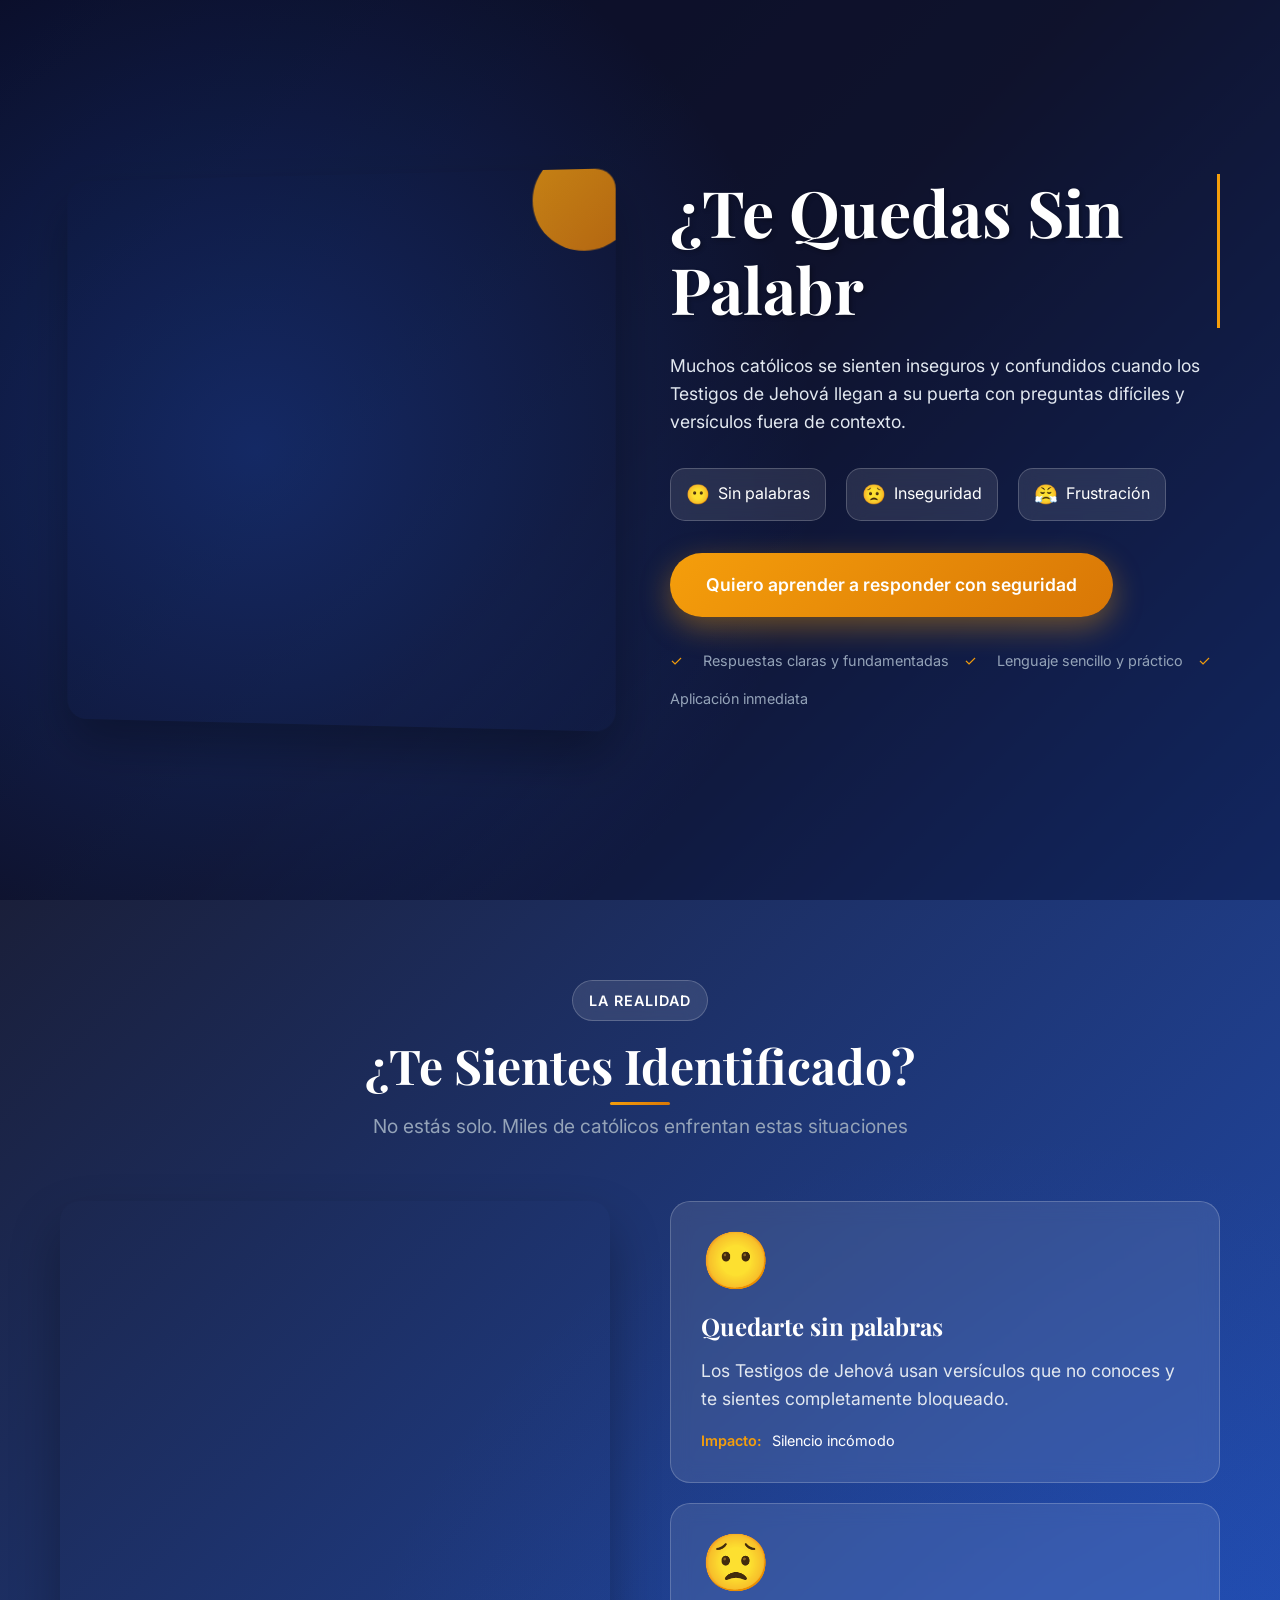
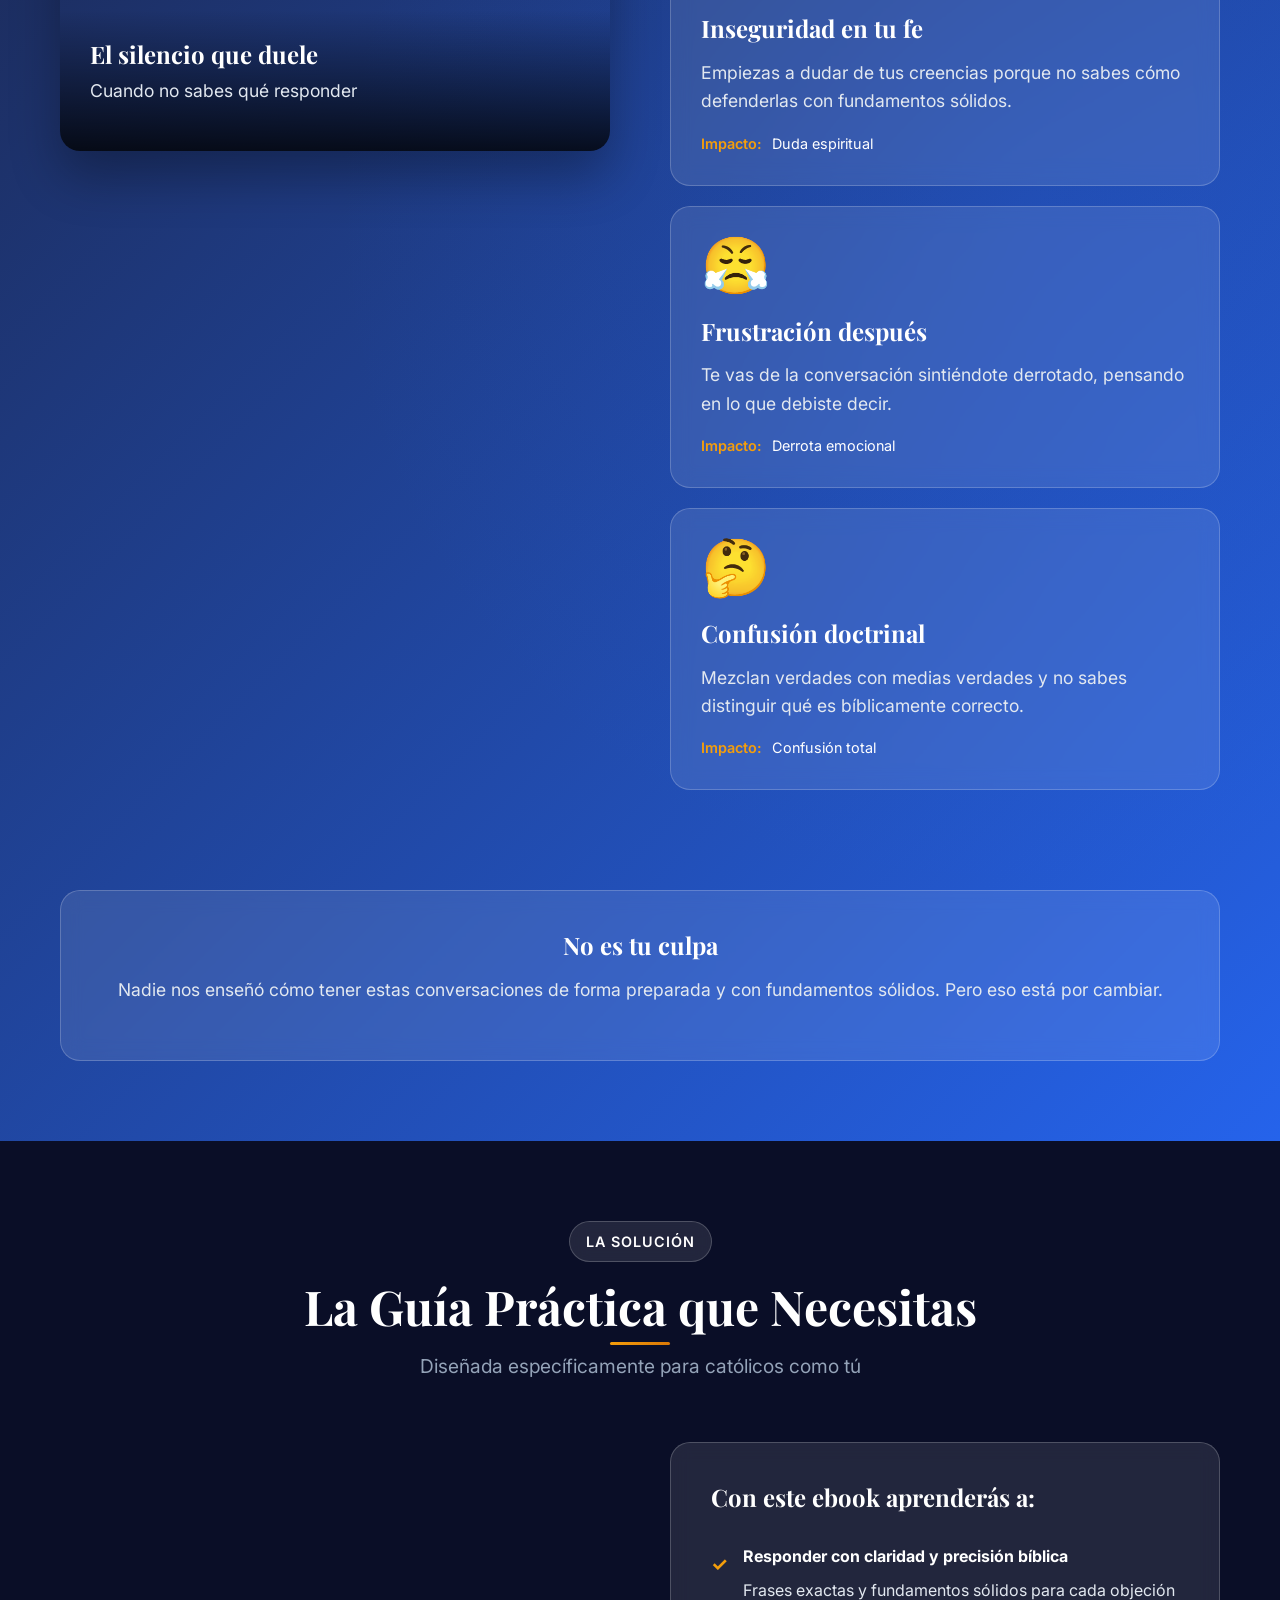
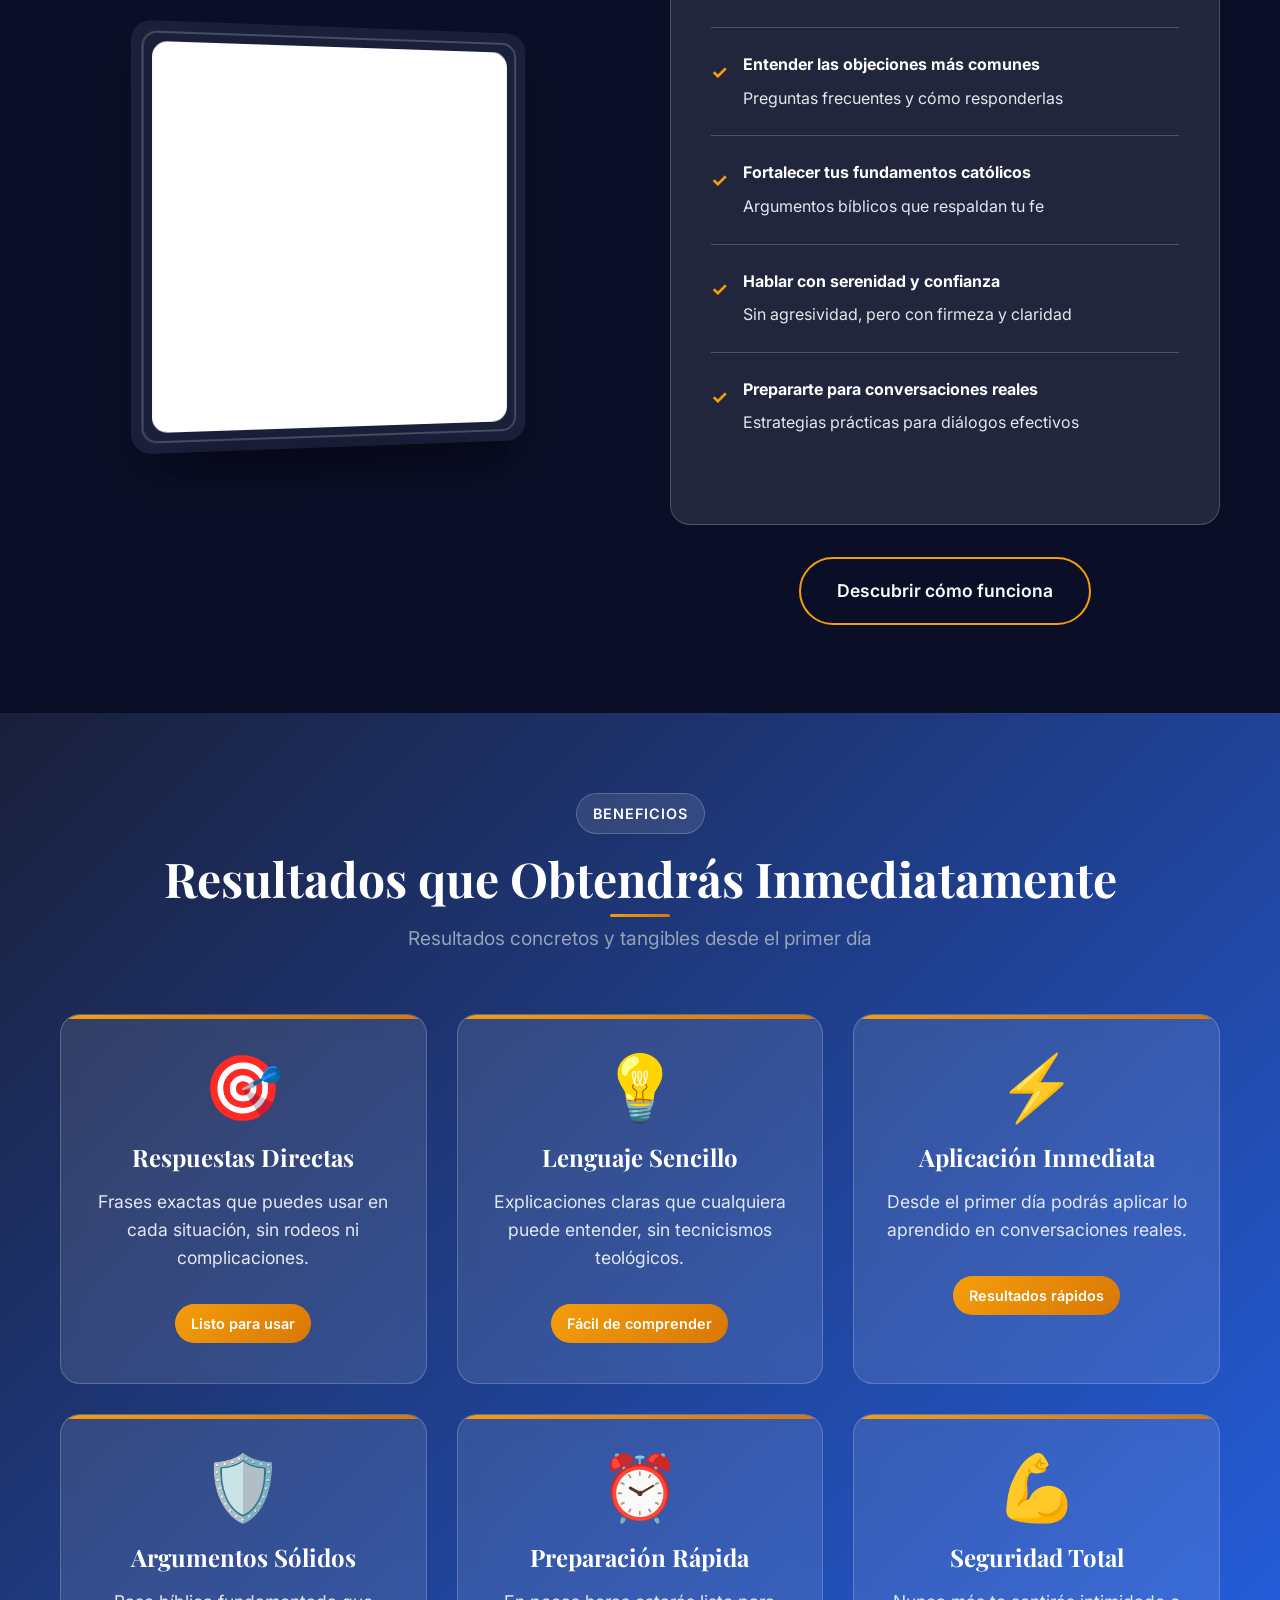
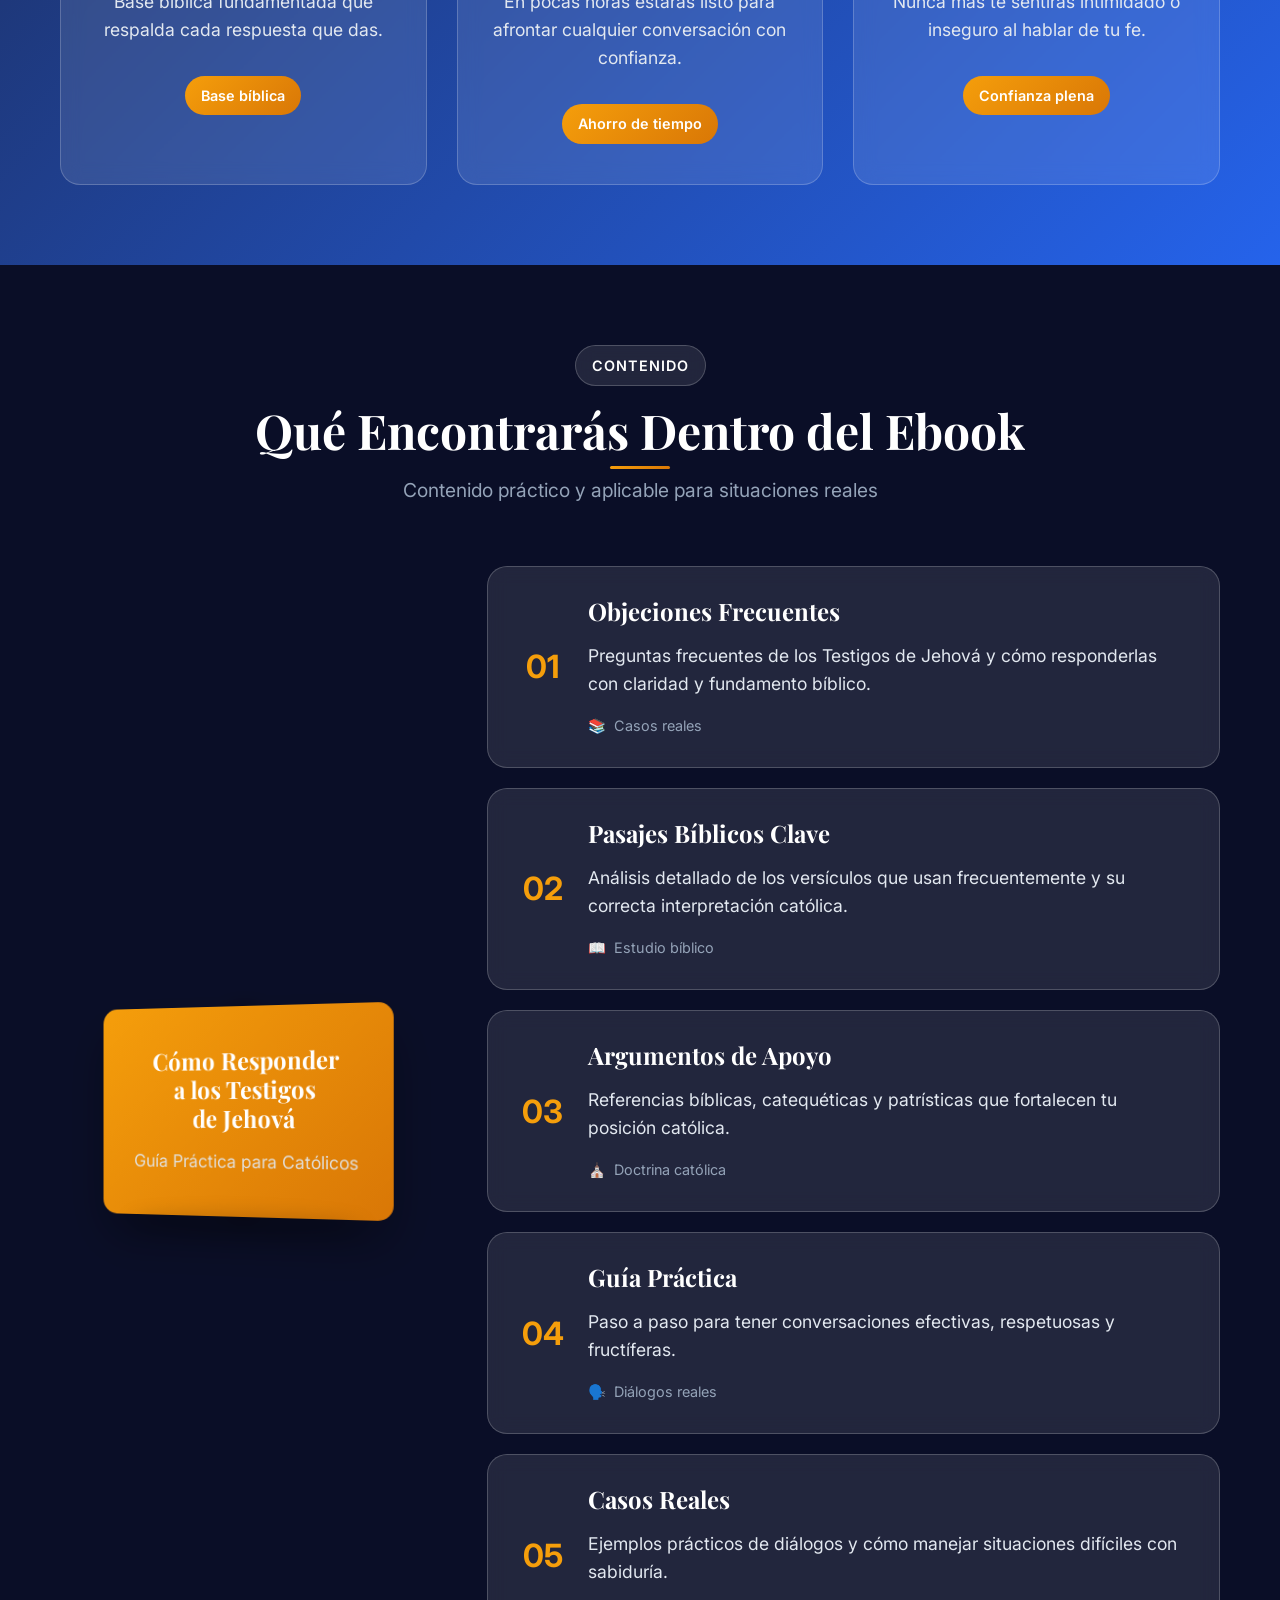
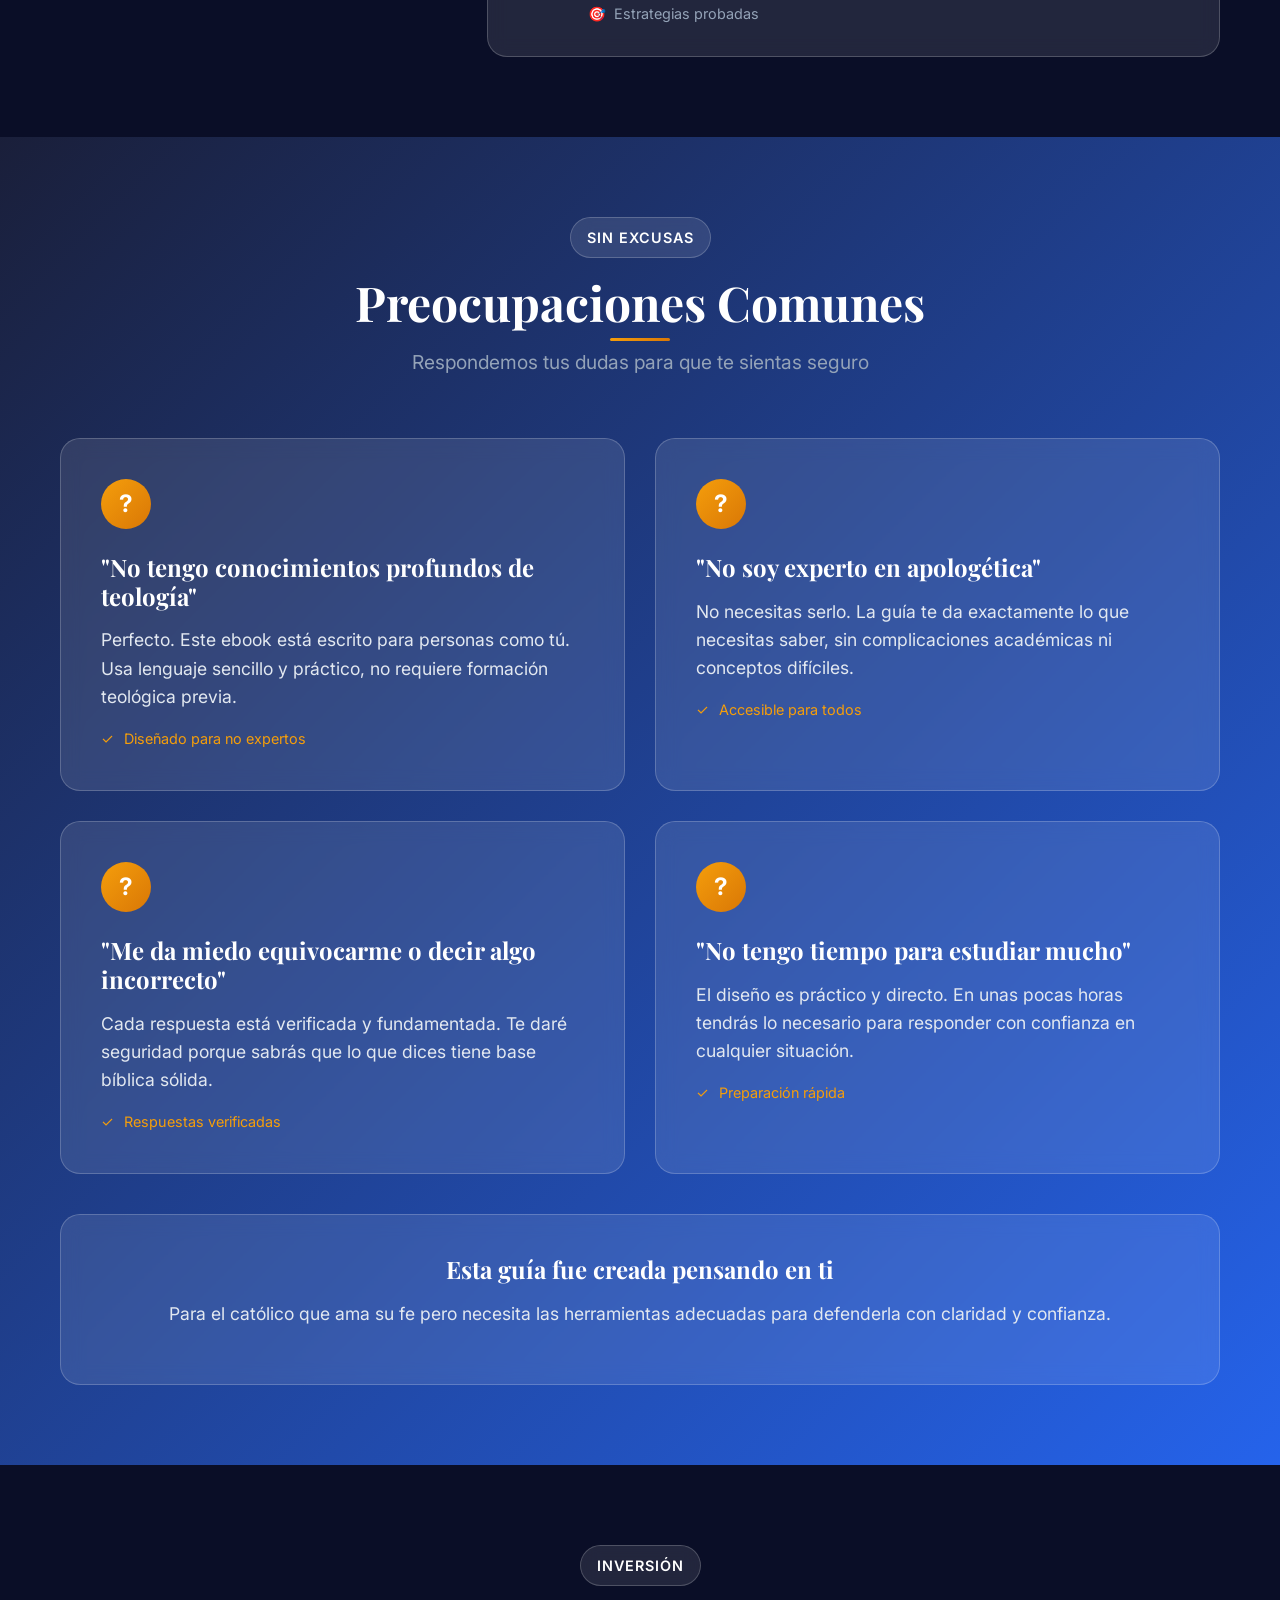
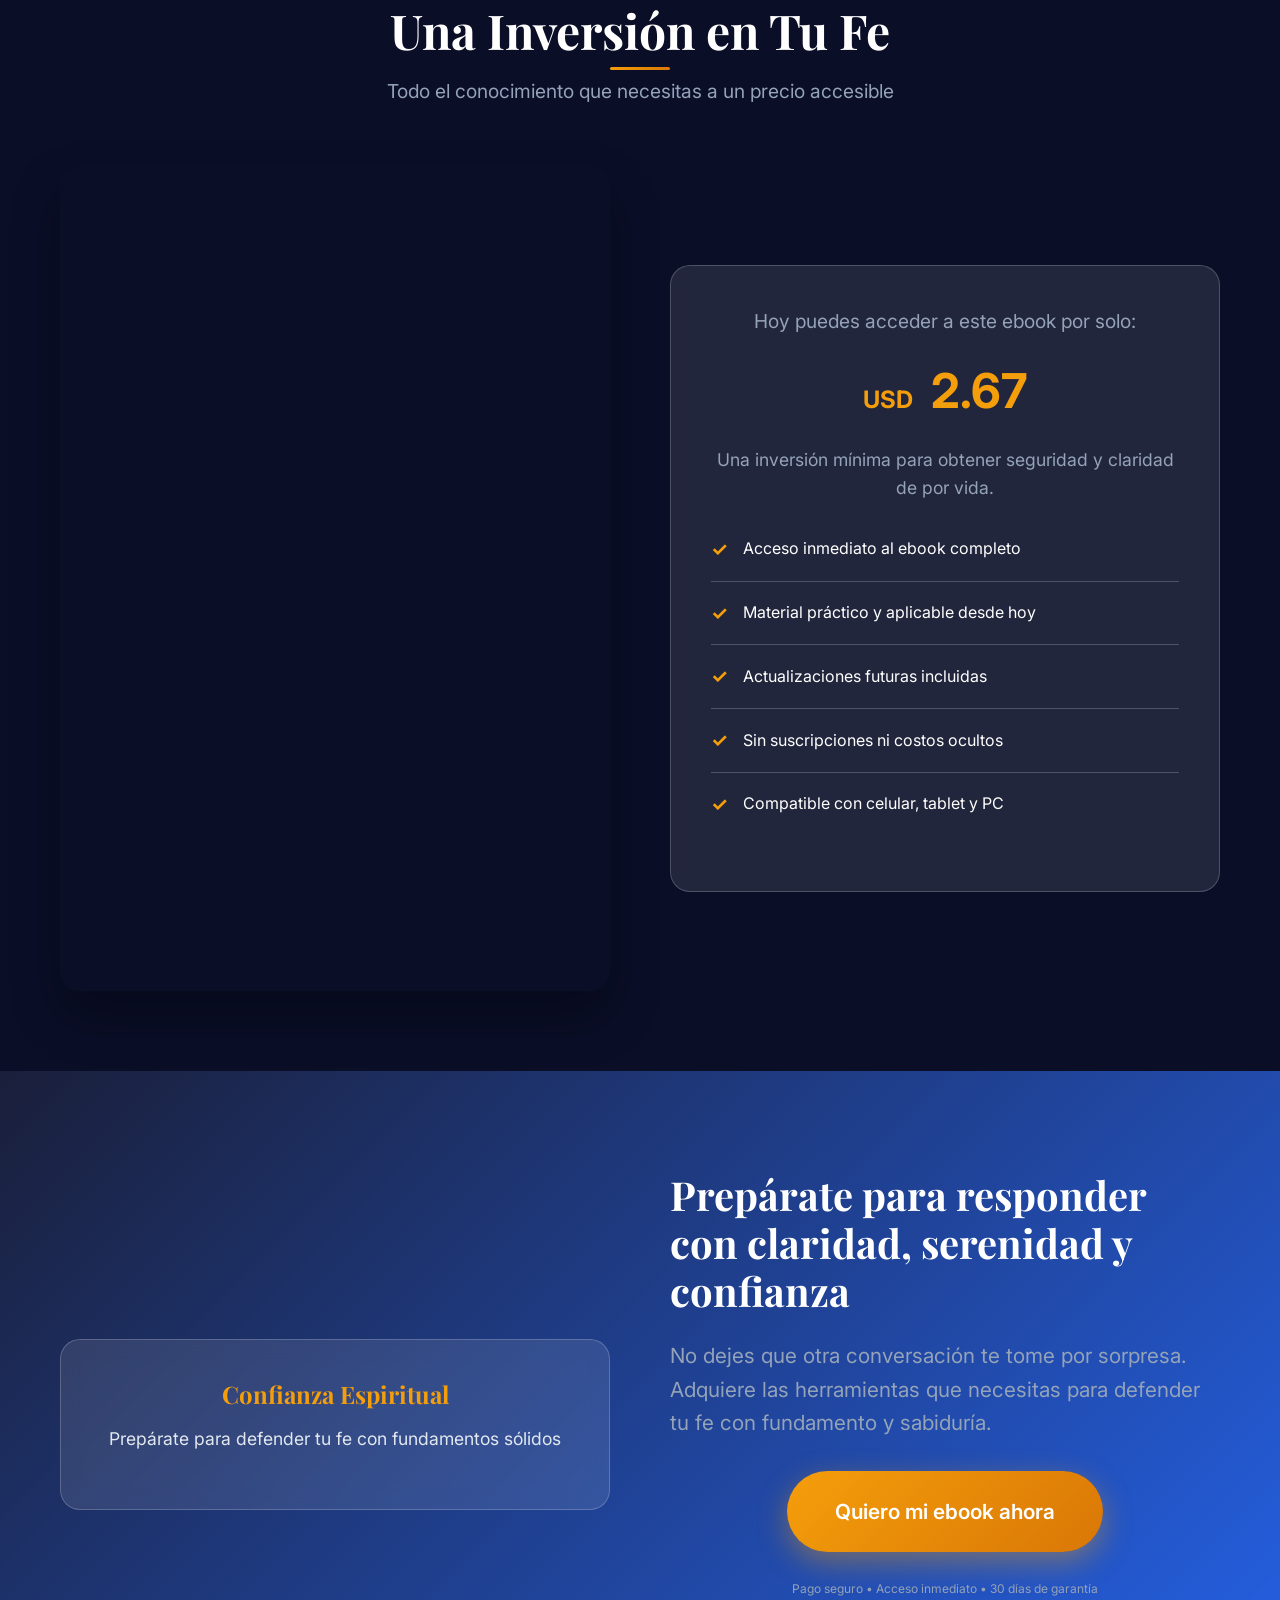
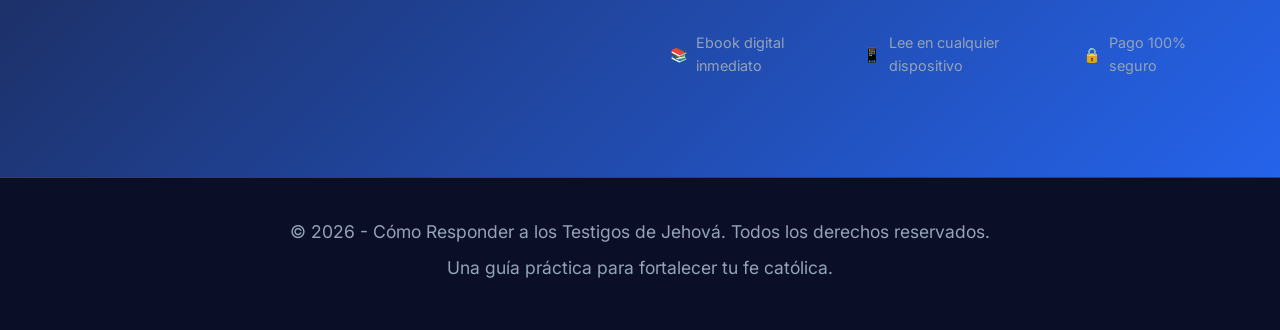
==== index.html @ f0c82db0 "Add files via upload" ====
<!DOCTYPE html>
<html lang="es">
<head>
    <meta charset="UTF-8">
    <meta name="viewport" content="width=device-width, initial-scale=1.0">
    <title>Cómo Responder a los Testigos de Jehová - Guía Práctica para Católicos</title>
    <meta name="description" content="Aprende a responder con claridad y seguridad cuando los Testigos de Jehová cuestionen tu fe. Guía práctica con respuestas bíblicas fundamentadas.">
    <link rel="stylesheet" href="styles-fixed.css">
    <link href="https://fonts.googleapis.com/css2?family=Playfair+Display:wght@700;800&family=Inter:wght@400;500;600;700&display=swap" rel="stylesheet">
    <!-- Meta Pixel Code -->
    <script>
    !function(f,b,e,v,n,t,s)
    {if(f.fbq)return;n=f.fbq=function(){n.callMethod?
    n.callMethod.apply(n,arguments):n.queue.push(arguments)};
    if(!f._fbq)f._fbq=n;n.push=n;n.loaded=!0;n.version='2.0';
    n.queue=[];t=b.createElement(e);t.async=!0;
    t.src=v;s=b.getElementsByTagName(e)[0];
    s.parentNode.insertBefore(t,s)}(window, document,'script',
    'https://connect.facebook.net/en_US/fbevents.js');
    fbq('init', '1646156149348746');
    </script>
        <!-- End Meta Pixel Code -->
</head>
<body>
    <!-- HERO SECTION -->
    <header class="hero">
        <div class="hero-background">
            <div class="hero-overlay"></div>
        </div>
        <div class="container">
            <div class="hero-content">
                <div class="hero-visual">
                    <div class="hero-image-container">
                        <img src="imagenes/1.jpeg" alt="Conversación en puerta de casa con Testigos de Jehová" class="hero-main-image">
                        <div class="image-accent"></div>
                    </div>
                </div>
                <div class="hero-text">
                    <h1 class="hero-title">
                        ¿Te Quedas Sin Palabras Cuando los Testigos de Jehová Cuestionan Tu Fe?
                    </h1>
                    <p class="hero-subtitle">
                        Muchos católicos se sienten inseguros y confundidos cuando los Testigos de Jehová llegan a su puerta con preguntas difíciles y versículos fuera de contexto.
                    </p>
                    <div class="hero-pain-points">
                        <div class="pain-point">
                            <span class="pain-icon">😶</span>
                            <span>Sin palabras</span>
                        </div>
                        <div class="pain-point">
                            <span class="pain-icon">😟</span>
                            <span>Inseguridad</span>
                        </div>
                        <div class="pain-point">
                            <span class="pain-icon">😤</span>
                            <span>Frustración</span>
                        </div>
                    </div>
                    <div class="hero-cta">
                        <a href="https://pay.hotmart.com/F104569263O?bid=1778360615763" class="cta-button primary" target="_blank" rel="noopener noreferrer">
                            Quiero aprender a responder con seguridad
                        </a>
                        <p class="hero-trust">
                            <span class="trust-icon">✓</span> Respuestas claras y fundamentadas
                            <span class="trust-icon">✓</span> Lenguaje sencillo y práctico
                            <span class="trust-icon">✓</span> Aplicación inmediata
                        </p>
                    </div>
                </div>
            </div>
        </div>
    </header>

    <!-- EL PROBLEMA -->
    <section class="problem">
        <div class="container">
            <div class="section-header">
                <div class="section-badge">LA REALIDAD</div>
                <h2 class="section-title">¿Te Sientes Identificado?</h2>
                <p class="section-subtitle">No estás solo. Miles de católicos enfrentan estas situaciones</p>
            </div>
            
            <div class="problem-content">
                <div class="problem-visual">
                    <div class="problem-image-main">
                        <img src="imagenes/2.jpeg" alt="Persona pensativa después de conversación difícil" class="problem-main-image">
                        <div class="image-overlay">
                            <div class="overlay-text">
                                <h3>El silencio que duele</h3>
                                <p>Cuando no sabes qué responder</p>
                            </div>
                        </div>
                    </div>
                </div>
                
                <div class="problems-grid">
                    <div class="problem-card">
                        <div class="problem-icon">
                            <span class="problem-emoji">😶</span>
                        </div>
                        <h3>Quedarte sin palabras</h3>
                        <p>Los Testigos de Jehová usan versículos que no conoces y te sientes completamente bloqueado.</p>
                        <div class="problem-impact">
                            <span class="impact-label">Impacto:</span>
                            <span class="impact-text">Silencio incómodo</span>
                        </div>
                    </div>
                    
                    <div class="problem-card">
                        <div class="problem-icon">
                            <span class="problem-emoji">😟</span>
                        </div>
                        <h3>Inseguridad en tu fe</h3>
                        <p>Empiezas a dudar de tus creencias porque no sabes cómo defenderlas con fundamentos sólidos.</p>
                        <div class="problem-impact">
                            <span class="impact-label">Impacto:</span>
                            <span class="impact-text">Duda espiritual</span>
                        </div>
                    </div>
                    
                    <div class="problem-card">
                        <div class="problem-icon">
                            <span class="problem-emoji">😤</span>
                        </div>
                        <h3>Frustración después</h3>
                        <p>Te vas de la conversación sintiéndote derrotado, pensando en lo que debiste decir.</p>
                        <div class="problem-impact">
                            <span class="impact-label">Impacto:</span>
                            <span class="impact-text">Derrota emocional</span>
                        </div>
                    </div>
                    
                    <div class="problem-card">
                        <div class="problem-icon">
                            <span class="problem-emoji">🤔</span>
                        </div>
                        <h3>Confusión doctrinal</h3>
                        <p>Mezclan verdades con medias verdades y no sabes distinguir qué es bíblicamente correcto.</p>
                        <div class="problem-impact">
                            <span class="impact-label">Impacto:</span>
                            <span class="impact-text">Confusión total</span>
                        </div>
                    </div>
                </div>
                
                <div class="problem-emotional">
                    <div class="emotional-content">
                        <h3>No es tu culpa</h3>
                        <p>Nadie nos enseñó cómo tener estas conversaciones de forma preparada y con fundamentos sólidos. Pero eso está por cambiar.</p>
                    </div>
                </div>
            </div>
        </div>
    </section>

    <!-- PRESENTACIÓN DE LA SOLUCIÓN -->
    <section class="solution">
        <div class="container">
            <div class="section-header">
                <div class="section-badge">LA SOLUCIÓN</div>
                <h2 class="section-title">La Guía Práctica que Necesitas</h2>
                <p class="section-subtitle">Diseñada específicamente para católicos como tú</p>
            </div>
            
            <div class="solution-content">
                <div class="solution-visual">
                    <div class="ebook-mockup">
                        <div class="mockup-device">
                            <div class="device-screen">
                                <img src="imagenes/5.jpeg" alt="Guía Práctica para Católicos" class="ebook-cover-image">
                            </div>
                            <div class="device-frame"></div>
                        </div>
                        <div class="mockup-shadow"></div>
                    </div>
                </div>
                
                <div class="solution-text">
                    <div class="solution-box">
                        <h3>Con este ebook aprenderás a:</h3>
                        <ul class="solution-list">
                            <li>
                                <span class="check-icon">✓</span>
                                <div class="list-content">
                                    <strong>Responder con claridad y precisión bíblica</strong>
                                    <p>Frases exactas y fundamentos sólidos para cada objeción</p>
                                </div>
                            </li>
                            <li>
                                <span class="check-icon">✓</span>
                                <div class="list-content">
                                    <strong>Entender las objeciones más comunes</strong>
                                    <p>Preguntas frecuentes y cómo responderlas</p>
                                </div>
                            </li>
                            <li>
                                <span class="check-icon">✓</span>
                                <div class="list-content">
                                    <strong>Fortalecer tus fundamentos católicos</strong>
                                    <p>Argumentos bíblicos que respaldan tu fe</p>
                                </div>
                            </li>
                            <li>
                                <span class="check-icon">✓</span>
                                <div class="list-content">
                                    <strong>Hablar con serenidad y confianza</strong>
                                    <p>Sin agresividad, pero con firmeza y claridad</p>
                                </div>
                            </li>
                            <li>
                                <span class="check-icon">✓</span>
                                <div class="list-content">
                                    <strong>Prepararte para conversaciones reales</strong>
                                    <p>Estrategias prácticas para diálogos efectivos</p>
                                </div>
                            </li>
                        </ul>
                    </div>
                    
                    <div class="solution-cta">
                        <a href="https://pay.hotmart.com/F104569263O?bid=1778360615763" class="cta-button secondary" target="_blank" rel="noopener noreferrer">
                            Descubrir cómo funciona
                        </a>
                    </div>
                </div>
            </div>
        </div>
    </section>

    <!-- BENEFICIOS -->
    <section class="benefits">
        <div class="container">
            <div class="section-header">
                <div class="section-badge">BENEFICIOS</div>
                <h2 class="section-title">Resultados que Obtendrás Inmediatamente</h2>
                <p class="section-subtitle">Resultados concretos y tangibles desde el primer día</p>
            </div>
            
            <div class="benefits-grid">
                <div class="benefit-card">
                    <div class="benefit-emoji">
                        🎯
                    </div>
                    <h3>Respuestas Directas</h3>
                    <p>Frases exactas que puedes usar en cada situación, sin rodeos ni complicaciones.</p>
                    <div class="benefit-highlight">
                        <span>Listo para usar</span>
                    </div>
                </div>
                
                <div class="benefit-card">
                    <div class="benefit-emoji">
                        💡
                    </div>
                    <h3>Lenguaje Sencillo</h3>
                    <p>Explicaciones claras que cualquiera puede entender, sin tecnicismos teológicos.</p>
                    <div class="benefit-highlight">
                        <span>Fácil de comprender</span>
                    </div>
                </div>
                
                <div class="benefit-card">
                    <div class="benefit-emoji">
                        ⚡
                    </div>
                    <h3>Aplicación Inmediata</h3>
                    <p>Desde el primer día podrás aplicar lo aprendido en conversaciones reales.</p>
                    <div class="benefit-highlight">
                        <span>Resultados rápidos</span>
                    </div>
                </div>
                
                <div class="benefit-card">
                    <div class="benefit-emoji">
                        🛡️
                    </div>
                    <h3>Argumentos Sólidos</h3>
                    <p>Base bíblica fundamentada que respalda cada respuesta que das.</p>
                    <div class="benefit-highlight">
                        <span>Base bíblica</span>
                    </div>
                </div>
                
                <div class="benefit-card">
                    <div class="benefit-emoji">
                        ⏰
                    </div>
                    <h3>Preparación Rápida</h3>
                    <p>En pocas horas estarás listo para afrontar cualquier conversación con confianza.</p>
                    <div class="benefit-highlight">
                        <span>Ahorro de tiempo</span>
                    </div>
                </div>
                
                <div class="benefit-card">
                    <div class="benefit-emoji">
                        💪
                    </div>
                    <h3>Seguridad Total</h3>
                    <p>Nunca más te sentirás intimidado o inseguro al hablar de tu fe.</p>
                    <div class="benefit-highlight">
                        <span>Confianza plena</span>
                    </div>
                </div>
            </div>
        </div>
    </section>

    <!-- QUÉ ENCONTRARÁ DENTRO -->
    <section class="contents">
        <div class="container">
            <div class="section-header">
                <div class="section-badge">CONTENIDO</div>
                <h2 class="section-title">Qué Encontrarás Dentro del Ebook</h2>
                <p class="section-subtitle">Contenido práctico y aplicable para situaciones reales</p>
            </div>
            
            <div class="contents-showcase">
                <div class="contents-visual">
                    <div class="ebook-preview-3d">
                        <div class="book-spine"></div>
                        <div class="book-front">
                            <div class="book-cover">
                                <h3>Cómo Responder<br>a los Testigos<br>de Jehová</h3>
                                <p>Guía Práctica para Católicos</p>
                            </div>
                        </div>
                        <div class="book-shadow"></div>
                    </div>
                </div>
                
                <div class="contents-list">
                    <div class="content-item">
                        <div class="content-number">01</div>
                        <div class="content-text">
                            <h3>Objeciones Frecuentes</h3>
                            <p>Preguntas frecuentes de los Testigos de Jehová y cómo responderlas con claridad y fundamento bíblico.</p>
                            <div class="content-feature">
                                <span class="feature-icon">📚</span>
                                <span>Casos reales</span>
                            </div>
                        </div>
                    </div>
                    
                    <div class="content-item">
                        <div class="content-number">02</div>
                        <div class="content-text">
                            <h3>Pasajes Bíblicos Clave</h3>
                            <p>Análisis detallado de los versículos que usan frecuentemente y su correcta interpretación católica.</p>
                            <div class="content-feature">
                                <span class="feature-icon">📖</span>
                                <span>Estudio bíblico</span>
                            </div>
                        </div>
                    </div>
                    
                    <div class="content-item">
                        <div class="content-number">03</div>
                        <div class="content-text">
                            <h3>Argumentos de Apoyo</h3>
                            <p>Referencias bíblicas, catequéticas y patrísticas que fortalecen tu posición católica.</p>
                            <div class="content-feature">
                                <span class="feature-icon">⛪</span>
                                <span>Doctrina católica</span>
                            </div>
                        </div>
                    </div>
                    
                    <div class="content-item">
                        <div class="content-number">04</div>
                        <div class="content-text">
                            <h3>Guía Práctica</h3>
                            <p>Paso a paso para tener conversaciones efectivas, respetuosas y fructíferas.</p>
                            <div class="content-feature">
                                <span class="feature-icon">🗣️</span>
                                <span>Diálogos reales</span>
                            </div>
                        </div>
                    </div>
                    
                    <div class="content-item">
                        <div class="content-number">05</div>
                        <div class="content-text">
                            <h3>Casos Reales</h3>
                            <p>Ejemplos prácticos de diálogos y cómo manejar situaciones difíciles con sabiduría.</p>
                            <div class="content-feature">
                                <span class="feature-icon">🎯</span>
                                <span>Estrategias probadas</span>
                            </div>
                        </div>
                    </div>
                </div>
            </div>
        </div>
    </section>

    <!-- ROMPER OBJECIONES -->
    <section class="objections">
        <div class="container">
            <div class="section-header">
                <div class="section-badge">SIN EXCUSAS</div>
                <h2 class="section-title">Preocupaciones Comunes</h2>
                <p class="section-subtitle">Respondemos tus dudas para que te sientas seguro</p>
            </div>
            
            <div class="objections-grid">
                <div class="objection-card">
                    <div class="objection-icon">
                        <span class="icon-question">?</span>
                    </div>
                    <div class="objection-content">
                        <h3>"No tengo conocimientos profundos de teología"</h3>
                        <p>Perfecto. Este ebook está escrito para personas como tú. Usa lenguaje sencillo y práctico, no requiere formación teológica previa.</p>
                        <div class="objection-solution">
                            <span class="solution-icon">✓</span>
                            <span>Diseñado para no expertos</span>
                        </div>
                    </div>
                </div>
                
                <div class="objection-card">
                    <div class="objection-icon">
                        <span class="icon-question">?</span>
                    </div>
                    <div class="objection-content">
                        <h3>"No soy experto en apologética"</h3>
                        <p>No necesitas serlo. La guía te da exactamente lo que necesitas saber, sin complicaciones académicas ni conceptos difíciles.</p>
                        <div class="objection-solution">
                            <span class="solution-icon">✓</span>
                            <span>Accesible para todos</span>
                        </div>
                    </div>
                </div>
                
                <div class="objection-card">
                    <div class="objection-icon">
                        <span class="icon-question">?</span>
                    </div>
                    <div class="objection-content">
                        <h3>"Me da miedo equivocarme o decir algo incorrecto"</h3>
                        <p>Cada respuesta está verificada y fundamentada. Te daré seguridad porque sabrás que lo que dices tiene base bíblica sólida.</p>
                        <div class="objection-solution">
                            <span class="solution-icon">✓</span>
                            <span>Respuestas verificadas</span>
                        </div>
                    </div>
                </div>
                
                <div class="objection-card">
                    <div class="objection-icon">
                        <span class="icon-question">?</span>
                    </div>
                    <div class="objection-content">
                        <h3>"No tengo tiempo para estudiar mucho"</h3>
                        <p>El diseño es práctico y directo. En unas pocas horas tendrás lo necesario para responder con confianza en cualquier situación.</p>
                        <div class="objection-solution">
                            <span class="solution-icon">✓</span>
                            <span>Preparación rápida</span>
                        </div>
                    </div>
                </div>
            </div>
            
            <div class="objections-reassurance">
                <div class="reassurance-content">
                    <h3>Esta guía fue creada pensando en ti</h3>
                    <p>Para el católico que ama su fe pero necesita las herramientas adecuadas para defenderla con claridad y confianza.</p>
                </div>
            </div>
        </div>
    </section>

    <!-- PRECIO -->
    <section id="precio" class="pricing">
        <div class="container">
            <div class="section-header">
                <div class="section-badge">INVERSIÓN</div>
                <h2 class="section-title">Una Inversión en Tu Fe</h2>
                <p class="section-subtitle">Todo el conocimiento que necesitas a un precio accesible</p>
            </div>
            
            <div class="pricing-content">
                <div class="pricing-visual">
                    <div class="pricing-image">
                        <img src="imagenes/3.png" alt="Inversión en conocimiento" class="pricing-main-image">
                    </div>
                </div>
                
                <div class="pricing-box">
                    <div class="price-reveal">
                        <p class="price-intro">Hoy puedes acceder a este ebook por solo:</p>
                        <div class="price-amount">
                            <span class="currency">USD</span>
                            <span class="price">6.99</span>
                        </div>
                        <p class="price-description">
                            Una inversión mínima para obtener seguridad y claridad de por vida.
                        </p>
                    </div>
                    
                    <div class="price-features">
                        <div class="feature-item">
                            <span class="feature-check">✓</span>
                            <span>Acceso inmediato al ebook completo</span>
                        </div>
                        <div class="feature-item">
                            <span class="feature-check">✓</span>
                            <span>Material práctico y aplicable desde hoy</span>
                        </div>
                        <div class="feature-item">
                            <span class="feature-check">✓</span>
                            <span>Actualizaciones futuras incluidas</span>
                        </div>
                        <div class="feature-item">
                            <span class="feature-check">✓</span>
                            <span>Sin suscripciones ni costos ocultos</span>
                        </div>
                        <div class="feature-item">
                            <span class="feature-check">✓</span>
                            <span>Compatible con celular, tablet y PC</span>
                        </div>
                    </div>
                </div>
            </div>
        </div>
    </section>

    <!-- CTA FINAL -->
    <section class="final-cta">
        <div class="container">
            <div class="final-content">
                <div class="final-visual">
                    <div class="final-image">
                        <div class="final-visual-content">
                            <h3>Confianza Espiritual</h3>
                            <p>Prepárate para defender tu fe con fundamentos sólidos</p>
                        </div>
                    </div>
                </div>
                
                <div class="final-text">
                    <h2 class="final-title">Prepárate para responder con claridad, serenidad y confianza</h2>
                    <p class="final-subtitle">No dejes que otra conversación te tome por sorpresa. Adquiere las herramientas que necesitas para defender tu fe con fundamento y sabiduría.</p>
                    
                    <div class="final-cta-button">
                        <a href="https://pay.hotmart.com/F104569263O?bid=1778360615763" class="cta-button primary large" target="_blank" rel="noopener noreferrer">
                            Quiero mi ebook ahora
                        </a>
                        <p class="payment-info">
                            <small>Pago seguro • Acceso inmediato • 30 días de garantía</small>
                        </p>
                    </div>
                    
                    <div class="final-benefits">
                        <div class="benefit-item-small">
                            <span class="benefit-icon">📚</span>
                            <span>Ebook digital inmediato</span>
                        </div>
                        <div class="benefit-item-small">
                            <span class="benefit-icon">📱</span>
                            <span>Lee en cualquier dispositivo</span>
                        </div>
                        <div class="benefit-item-small">
                            <span class="benefit-icon">🔒</span>
                            <span>Pago 100% seguro</span>
                        </div>
                    </div>
                </div>
            </div>
        </div>
    </section>

    <!-- FOOTER -->
    <footer class="footer">
        <div class="container">
            <div class="footer-content">
                <p>&copy; 2026 - Cómo Responder a los Testigos de Jehová. Todos los derechos reservados.</p>
                <p>Una guía práctica para fortalecer tu fe católica.</p>
            </div>
        </div>
    </footer>

    <script src="script-fixed.js"></script>
</body>
</html>
---- styles-fixed.css ----
/* ESTILOS MODERNOS Y PROFESIONALES */

/* ===== VARIABLES DE COLOR ===== */
:root {
    --primary-dark: #0a0e27;
    --secondary-dark: #1a1f3a;
    --accent-blue: #2563eb;
    --accent-gold: #f59e0b;
    --text-primary: #ffffff;
    --text-secondary: #e2e8f0;
    --text-muted: #94a3b8;
    --gradient-primary: linear-gradient(135deg, #0a0e27 0%, #1a1f3a 50%, #2563eb 100%);
    --gradient-secondary: linear-gradient(135deg, #1a1f3a 0%, #2563eb 100%);
    --gradient-accent: linear-gradient(135deg, #f59e0b 0%, #d97706 100%);
    --glass-bg: rgba(255, 255, 255, 0.1);
    --glass-border: rgba(255, 255, 255, 0.2);
}

/* ===== ESTILOS GENERALES ===== */
* {
    margin: 0;
    padding: 0;
    box-sizing: border-box;
}

body {
    font-family: 'Inter', -apple-system, BlinkMacSystemFont, 'Segoe UI', Roboto, sans-serif;
    line-height: 1.6;
    color: var(--text-primary);
    background: var(--gradient-primary);
    overflow-x: hidden;
    min-height: 100vh;
}

.container {
    max-width: 1200px;
    margin: 0 auto;
    padding: 0 20px;
}

/* ===== TIPOGRAFÍA ===== */
h1, h2, h3 {
    font-family: 'Playfair Display', serif;
    font-weight: 700;
    line-height: 1.2;
}

h1 {
    font-size: clamp(2.5rem, 5vw, 4rem);
    margin-bottom: 1.5rem;
    color: var(--text-primary);
    text-shadow: 2px 2px 4px rgba(0,0,0,0.3);
}

h2 {
    font-size: clamp(2rem, 4vw, 3rem);
    margin-bottom: 1rem;
    color: var(--text-primary);
}

h3 {
    font-size: clamp(1.25rem, 3vw, 1.5rem);
    margin-bottom: 1rem;
    color: var(--text-primary);
}

p {
    font-size: 1.1rem;
    margin-bottom: 1rem;
    color: var(--text-secondary);
}

/* ===== SECCIONES ===== */
section {
    padding: 80px 0;
    position: relative;
}

/* ===== HERO SECTION ===== */
.hero {
    min-height: 100vh;
    display: flex;
    align-items: center;
    position: relative;
    background: var(--gradient-primary);
    overflow: hidden;
}

.hero::before {
    content: '';
    position: absolute;
    top: 0;
    left: 0;
    right: 0;
    bottom: 0;
    background: radial-gradient(circle at 20% 50%, rgba(37, 99, 235, 0.3) 0%, transparent 50%);
    z-index: 1;
}

.hero-background {
    position: absolute;
    top: 0;
    left: 0;
    right: 0;
    bottom: 0;
    background: linear-gradient(135deg, #0a0e27 0%, #1a1f3a 50%, #2563eb 100%);
    z-index: 0;
}

.hero-overlay {
    position: absolute;
    top: 0;
    left: 0;
    right: 0;
    bottom: 0;
    background: rgba(10, 14, 39, 0.7);
    z-index: 1;
}

.hero-content {
    display: grid;
    grid-template-columns: 1fr 1fr;
    gap: 60px;
    align-items: center;
    position: relative;
    z-index: 2;
}

.hero-visual {
    position: relative;
}

.hero-image-container {
    position: relative;
    border-radius: 20px;
    overflow: hidden;
    box-shadow: 0 25px 50px rgba(0, 0, 0, 0.3);
    transform: perspective(1000px) rotateY(-5deg);
    transition: transform 0.3s ease;
}

.hero-image-container:hover {
    transform: perspective(1000px) rotateY(0deg);
}

.hero-main-image {
    width: 100%;
    height: auto;
    display: block;
}

.image-accent {
    position: absolute;
    top: -20px;
    right: -20px;
    width: 100px;
    height: 100px;
    background: var(--gradient-accent);
    border-radius: 50%;
    opacity: 0.8;
    animation: float 3s ease-in-out infinite;
}

@keyframes float {
    0%, 100% { transform: translateY(0px); }
    50% { transform: translateY(-20px); }
}

.hero-badge {
    display: inline-block;
    padding: 8px 16px;
    background: var(--gradient-accent);
    color: white;
    border-radius: 25px;
    font-size: 0.9rem;
    font-weight: 600;
    margin-bottom: 1rem;
    text-transform: uppercase;
    letter-spacing: 1px;
}

.hero-pain-points {
    display: flex;
    gap: 20px;
    margin: 2rem 0;
}

.pain-point {
    display: flex;
    align-items: center;
    gap: 8px;
    padding: 10px 15px;
    background: var(--glass-bg);
    border: 1px solid var(--glass-border);
    border-radius: 15px;
    backdrop-filter: blur(10px);
}

.pain-icon {
    font-size: 1.2rem;
}

.hero-trust {
    display: flex;
    flex-wrap: wrap;
    gap: 15px;
    margin-top: 1.5rem;
    font-size: 0.9rem;
    color: var(--text-muted);
}

.trust-icon {
    color: var(--accent-gold);
    margin-right: 5px;
}

/* ===== BOTONES ===== */
.cta-button {
    display: inline-block;
    padding: 18px 36px;
    border-radius: 50px;
    text-decoration: none;
    font-weight: 600;
    font-size: 1.1rem;
    text-align: center;
    transition: all 0.3s ease;
    cursor: pointer;
    border: none;
    position: relative;
    overflow: hidden;
}

.cta-button::before {
    content: '';
    position: absolute;
    top: 0;
    left: -100%;
    width: 100%;
    height: 100%;
    background: rgba(255, 255, 255, 0.2);
    transition: left 0.3s ease;
}

.cta-button:hover::before {
    left: 100%;
}

.cta-button.primary {
    background: var(--gradient-accent);
    color: white;
    box-shadow: 0 10px 30px rgba(245, 158, 11, 0.4);
}

.cta-button.primary:hover {
    transform: translateY(-2px);
    box-shadow: 0 15px 40px rgba(245, 158, 11, 0.5);
}

.cta-button.secondary {
    background: transparent;
    color: var(--text-primary);
    border: 2px solid var(--accent-gold);
}

.cta-button.secondary:hover {
    background: var(--accent-gold);
    color: white;
}

.cta-button.large {
    padding: 24px 48px;
    font-size: 1.3rem;
}

/* ===== SECTION HEADERS ===== */
.section-header {
    text-align: center;
    margin-bottom: 60px;
}

.section-badge {
    display: inline-block;
    padding: 8px 16px;
    background: var(--glass-bg);
    border: 1px solid var(--glass-border);
    border-radius: 25px;
    font-size: 0.9rem;
    font-weight: 600;
    margin-bottom: 1rem;
    text-transform: uppercase;
    letter-spacing: 1px;
    backdrop-filter: blur(10px);
}

.section-title {
    margin-bottom: 1rem;
    position: relative;
}

.section-title::after {
    content: '';
    position: absolute;
    bottom: -10px;
    left: 50%;
    transform: translateX(-50%);
    width: 60px;
    height: 3px;
    background: var(--gradient-accent);
    border-radius: 2px;
}

.section-subtitle {
    font-size: 1.2rem;
    color: var(--text-muted);
    max-width: 600px;
    margin: 0 auto;
}

/* ===== PROBLEM SECTION ===== */
.problem {
    background: var(--gradient-secondary);
    position: relative;
}

.problem::before {
    content: '';
    position: absolute;
    top: 0;
    left: 0;
    right: 0;
    bottom: 0;
    background: radial-gradient(circle at 80% 50%, rgba(37, 99, 235, 0.2) 0%, transparent 50%);
}

.problem-content {
    display: grid;
    grid-template-columns: 1fr 1fr;
    gap: 60px;
    align-items: start;
}

.problem-visual {
    position: relative;
}

.problem-image-main {
    position: relative;
    border-radius: 20px;
    overflow: hidden;
    box-shadow: 0 25px 50px rgba(0, 0, 0, 0.3);
}

.problem-main-image {
    width: 100%;
    height: auto;
    display: block;
}

.image-overlay {
    position: absolute;
    bottom: 0;
    left: 0;
    right: 0;
    background: linear-gradient(to top, rgba(0,0,0,0.8) 0%, transparent 100%);
    padding: 30px;
    color: white;
}

.overlay-text h3 {
    margin-bottom: 0.5rem;
}

.problems-grid {
    display: grid;
    grid-template-columns: 1fr;
    gap: 20px;
}

.problem-card {
    padding: 30px;
    background: var(--glass-bg);
    border: 1px solid var(--glass-border);
    border-radius: 20px;
    backdrop-filter: blur(10px);
    transition: all 0.3s ease;
}

.problem-card:hover {
    transform: translateY(-5px);
    box-shadow: 0 15px 30px rgba(0, 0, 0, 0.2);
}

.problem-icon {
    margin-bottom: 1.5rem;
}

.problem-emoji {
    font-size: 3.5rem;
    line-height: 1;
}

.problem-impact {
    display: flex;
    align-items: center;
    gap: 10px;
    margin-top: 1rem;
    font-size: 0.9rem;
}

.impact-label {
    color: var(--accent-gold);
    font-weight: 600;
}

.problem-emotional {
    grid-column: 1 / -1;
    text-align: center;
    padding: 40px;
    background: var(--glass-bg);
    border: 1px solid var(--glass-border);
    border-radius: 20px;
    backdrop-filter: blur(10px);
    margin-top: 40px;
}

/* ===== SOLUTION SECTION ===== */
.solution {
    background: var(--primary-dark);
}

.solution-content {
    display: grid;
    grid-template-columns: 1fr 1fr;
    gap: 60px;
    align-items: center;
}

.solution-visual {
    position: relative;
}

.ebook-mockup {
    position: relative;
    max-width: 400px;
    margin: 0 auto;
}

.mockup-device {
    position: relative;
    background: var(--secondary-dark);
    border-radius: 20px;
    padding: 20px;
    box-shadow: 0 25px 50px rgba(0, 0, 0, 0.3);
    transform: perspective(1000px) rotateY(10deg);
    transition: transform 0.3s ease;
}

.mockup-device:hover {
    transform: perspective(1000px) rotateY(0deg);
}

.device-screen {
    background: white;
    border-radius: 15px;
    padding: 40px 30px;
    text-align: center;
    color: var(--primary-dark);
}

.ebook-cover-image {
    width: 100%;
    height: auto;
    display: block;
    border-radius: 10px;
}

.ebook-preview h3 {
    font-size: 1.2rem;
    margin-bottom: 0.5rem;
}

.ebook-preview p {
    font-size: 1rem;
    color: var(--text-muted);
}

.device-frame {
    position: absolute;
    top: 10px;
    left: 10px;
    right: 10px;
    bottom: 10px;
    border: 2px solid var(--glass-border);
    border-radius: 15px;
    pointer-events: none;
}

.mockup-shadow {
    position: absolute;
    bottom: -20px;
    left: 50%;
    transform: translateX(-50%);
    width: 80%;
    height: 20px;
    background: rgba(0, 0, 0, 0.2);
    border-radius: 50%;
    filter: blur(10px);
}

.solution-box {
    padding: 40px;
    background: var(--glass-bg);
    border: 1px solid var(--glass-border);
    border-radius: 20px;
    backdrop-filter: blur(10px);
}

.solution-list {
    list-style: none;
    margin-top: 2rem;
}

.solution-list li {
    display: flex;
    align-items: flex-start;
    gap: 15px;
    margin-bottom: 1.5rem;
    padding-bottom: 1.5rem;
    border-bottom: 1px solid var(--glass-border);
}

.solution-list li:last-child {
    border-bottom: none;
}

.check-icon {
    color: var(--accent-gold);
    font-size: 1.2rem;
    font-weight: bold;
    margin-top: 5px;
    flex-shrink: 0;
}

.list-content strong {
    display: block;
    margin-bottom: 0.5rem;
    color: var(--text-primary);
}

.list-content p {
    margin-bottom: 0;
    font-size: 1rem;
}

.solution-cta {
    text-align: center;
    margin-top: 2rem;
}

/* ===== BENEFITS SECTION ===== */
.benefits {
    background: var(--gradient-secondary);
}

.benefits-grid {
    display: grid;
    grid-template-columns: repeat(auto-fit, minmax(350px, 1fr));
    gap: 30px;
}

.benefit-card {
    padding: 40px 30px;
    background: var(--glass-bg);
    border: 1px solid var(--glass-border);
    border-radius: 20px;
    backdrop-filter: blur(10px);
    text-align: center;
    transition: all 0.3s ease;
    position: relative;
    overflow: hidden;
}

.benefit-card::before {
    content: '';
    position: absolute;
    top: 0;
    left: 0;
    right: 0;
    height: 4px;
    background: var(--gradient-accent);
}

.benefit-card:hover {
    transform: translateY(-10px);
    box-shadow: 0 20px 40px rgba(0, 0, 0, 0.2);
}

.benefit-emoji {
    font-size: 4rem;
    margin-bottom: 1.5rem;
    line-height: 1;
}

.benefit-highlight {
    display: inline-block;
    padding: 8px 16px;
    background: var(--gradient-accent);
    color: white;
    border-radius: 25px;
    font-size: 0.9rem;
    font-weight: 600;
    margin-top: 1rem;
}

/* ===== CONTENTS SECTION ===== */
.contents {
    background: var(--primary-dark);
}

.contents-showcase {
    display: grid;
    grid-template-columns: 1fr 2fr;
    gap: 60px;
    align-items: center;
}

.contents-visual {
    position: relative;
}

.ebook-preview-3d {
    position: relative;
    max-width: 300px;
    margin: 0 auto;
    transform: perspective(1000px) rotateY(-15deg);
    transition: transform 0.3s ease;
}

.ebook-preview-3d:hover {
    transform: perspective(1000px) rotateY(0deg);
}

.book-spine {
    position: absolute;
    left: 50%;
    top: 0;
    bottom: 0;
    width: 30px;
    background: var(--secondary-dark);
    transform: translateX(-50%);
    border-radius: 5px;
    box-shadow: 0 0 20px rgba(0, 0, 0, 0.3);
}

.book-front {
    background: var(--gradient-accent);
    border-radius: 15px;
    padding: 40px 30px;
    text-align: center;
    color: white;
    box-shadow: 0 25px 50px rgba(0, 0, 0, 0.3);
    position: relative;
}

.book-cover h3 {
    font-size: 1.5rem;
    margin-bottom: 1rem;
    line-height: 1.2;
}

.book-cover p {
    margin-bottom: 0;
    opacity: 0.9;
}

.book-shadow {
    position: absolute;
    bottom: -20px;
    left: 50%;
    transform: translateX(-50%);
    width: 80%;
    height: 20px;
    background: rgba(0, 0, 0, 0.2);
    border-radius: 50%;
    filter: blur(10px);
}

.contents-list {
    display: grid;
    grid-template-columns: 1fr;
    gap: 20px;
}

.content-item {
    display: flex;
    gap: 20px;
    padding: 30px;
    background: var(--glass-bg);
    border: 1px solid var(--glass-border);
    border-radius: 20px;
    backdrop-filter: blur(10px);
    transition: all 0.3s ease;
}

.content-item:hover {
    transform: translateX(10px);
    box-shadow: 0 15px 30px rgba(0, 0, 0, 0.2);
}

.content-number {
    font-size: 2rem;
    font-weight: bold;
    color: var(--accent-gold);
    min-width: 50px;
    display: flex;
    align-items: center;
    justify-content: center;
}

.content-text {
    flex: 1;
}

.content-feature {
    display: flex;
    align-items: center;
    gap: 8px;
    margin-top: 1rem;
    font-size: 0.9rem;
    color: var(--text-muted);
}

.feature-icon {
    color: var(--accent-gold);
}

/* ===== OBJECTIONS SECTION ===== */
.objections {
    background: var(--gradient-secondary);
}

.objections-grid {
    display: grid;
    grid-template-columns: repeat(auto-fit, minmax(400px, 1fr));
    gap: 30px;
}

.objection-card {
    padding: 40px;
    background: var(--glass-bg);
    border: 1px solid var(--glass-border);
    border-radius: 20px;
    backdrop-filter: blur(10px);
    transition: all 0.3s ease;
}

.objection-card:hover {
    transform: translateY(-5px);
    box-shadow: 0 15px 30px rgba(0, 0, 0, 0.2);
}

.objection-icon {
    width: 50px;
    height: 50px;
    background: var(--gradient-accent);
    border-radius: 50%;
    display: flex;
    align-items: center;
    justify-content: center;
    margin-bottom: 1.5rem;
}

.icon-question {
    color: white;
    font-size: 1.5rem;
    font-weight: bold;
}

.objection-solution {
    display: flex;
    align-items: center;
    gap: 10px;
    margin-top: 1rem;
    font-size: 0.9rem;
    color: var(--accent-gold);
}

.solution-icon {
    color: var(--accent-gold);
}

.objections-reassurance {
    text-align: center;
    padding: 40px;
    background: var(--glass-bg);
    border: 1px solid var(--glass-border);
    border-radius: 20px;
    backdrop-filter: blur(10px);
    margin-top: 40px;
}

/* ===== PRICING SECTION ===== */
.pricing {
    background: var(--primary-dark);
}

.pricing-content {
    display: grid;
    grid-template-columns: 1fr 1fr;
    gap: 60px;
    align-items: center;
}

.pricing-visual {
    position: relative;
}

.pricing-image {
    position: relative;
    border-radius: 20px;
    overflow: hidden;
    box-shadow: 0 25px 50px rgba(0, 0, 0, 0.3);
}

.pricing-main-image {
    width: 100%;
    height: auto;
    display: block;
}

.pricing-box {
    padding: 40px;
    background: var(--glass-bg);
    border: 1px solid var(--glass-border);
    border-radius: 20px;
    backdrop-filter: blur(10px);
    text-align: center;
}

.price-reveal {
    margin-bottom: 2rem;
}

.price-intro {
    font-size: 1.2rem;
    margin-bottom: 1rem;
    color: var(--text-muted);
}

.price-amount {
    font-size: 3rem;
    font-weight: bold;
    color: var(--accent-gold);
    margin-bottom: 1rem;
}

.currency {
    font-size: 1.5rem;
    margin-right: 0.5rem;
}

.price-description {
    font-size: 1.1rem;
    color: var(--text-muted);
}

.price-features {
    text-align: left;
    margin-top: 2rem;
}

.feature-item {
    display: flex;
    align-items: center;
    gap: 15px;
    margin-bottom: 1rem;
    padding-bottom: 1rem;
    border-bottom: 1px solid var(--glass-border);
}

.feature-item:last-child {
    border-bottom: none;
}

.feature-check {
    color: var(--accent-gold);
    font-size: 1.2rem;
    font-weight: bold;
}

/* ===== FINAL CTA SECTION ===== */
.final-cta {
    background: var(--gradient-secondary);
    padding: 100px 0;
}

.final-content {
    display: grid;
    grid-template-columns: 1fr 1fr;
    gap: 60px;
    align-items: center;
}

.final-visual {
    position: relative;
}

.final-image {
    padding: 40px;
    background: var(--glass-bg);
    border: 1px solid var(--glass-border);
    border-radius: 20px;
    backdrop-filter: blur(10px);
    text-align: center;
}

.final-visual-content h3 {
    font-size: 1.5rem;
    margin-bottom: 1rem;
    color: var(--accent-gold);
}

.final-title {
    font-size: 2.5rem;
    margin-bottom: 1.5rem;
    line-height: 1.2;
}

.final-subtitle {
    font-size: 1.3rem;
    margin-bottom: 2rem;
    color: var(--text-muted);
}

.final-cta-button {
    text-align: center;
    margin-bottom: 2rem;
}

.payment-info {
    margin-top: 1rem;
    color: var(--text-muted);
    font-size: 0.9rem;
}

.final-benefits {
    display: flex;
    justify-content: center;
    gap: 30px;
    margin-top: 2rem;
}

.benefit-item-small {
    display: flex;
    align-items: center;
    gap: 8px;
    font-size: 0.9rem;
    color: var(--text-muted);
}

.benefit-icon {
    color: var(--accent-gold);
}

/* ===== FOOTER ===== */
.footer {
    background: var(--primary-dark);
    padding: 40px 0;
    text-align: center;
    border-top: 1px solid var(--glass-border);
}

.footer-content p {
    margin-bottom: 0.5rem;
    color: var(--text-muted);
}

/* ===== RESPONSIVE DESIGN ===== */
@media (max-width: 768px) {
    .hero-content,
    .problem-content,
    .solution-content,
    .contents-showcase,
    .pricing-content,
    .final-content {
        grid-template-columns: 1fr;
        gap: 40px;
    }
    
    .hero-pain-points {
        flex-wrap: wrap;
    }
    
    .benefits-grid {
        grid-template-columns: 1fr;
    }
    
    .objections-grid {
        grid-template-columns: 1fr;
    }
    
    .final-benefits {
        flex-direction: column;
        gap: 15px;
    }
    
    section {
        padding: 60px 0;
    }
    
    .final-cta {
        padding: 80px 0;
    }
}

@media (max-width: 480px) {
    .container {
        padding: 0 15px;
    }
    
    h1 {
        font-size: 2rem;
    }
    
    h2 {
        font-size: 1.5rem;
    }
    
    .cta-button {
        padding: 15px 30px;
        font-size: 1rem;
    }
    
    .cta-button.large {
        padding: 20px 40px;
        font-size: 1.1rem;
    }
    
    .price-amount {
        font-size: 2.5rem;
    }
    
    .final-title {
        font-size: 2rem;
    }
}

/* ===== ANIMACIONES ===== */
@keyframes fadeInUp {
    from {
        opacity: 0;
        transform: translateY(30px);
    }
    to {
        opacity: 1;
        transform: translateY(0);
    }
}

.fade-in-up {
    animation: fadeInUp 0.6s ease-out;
}

/* ===== SCROLLBAR ===== */
::-webkit-scrollbar {
    width: 10px;
}

::-webkit-scrollbar-track {
    background: var(--primary-dark);
}

::-webkit-scrollbar-thumb {
    background: var(--accent-gold);
    border-radius: 5px;
}

::-webkit-scrollbar-thumb:hover {
    background: #d97706;
}
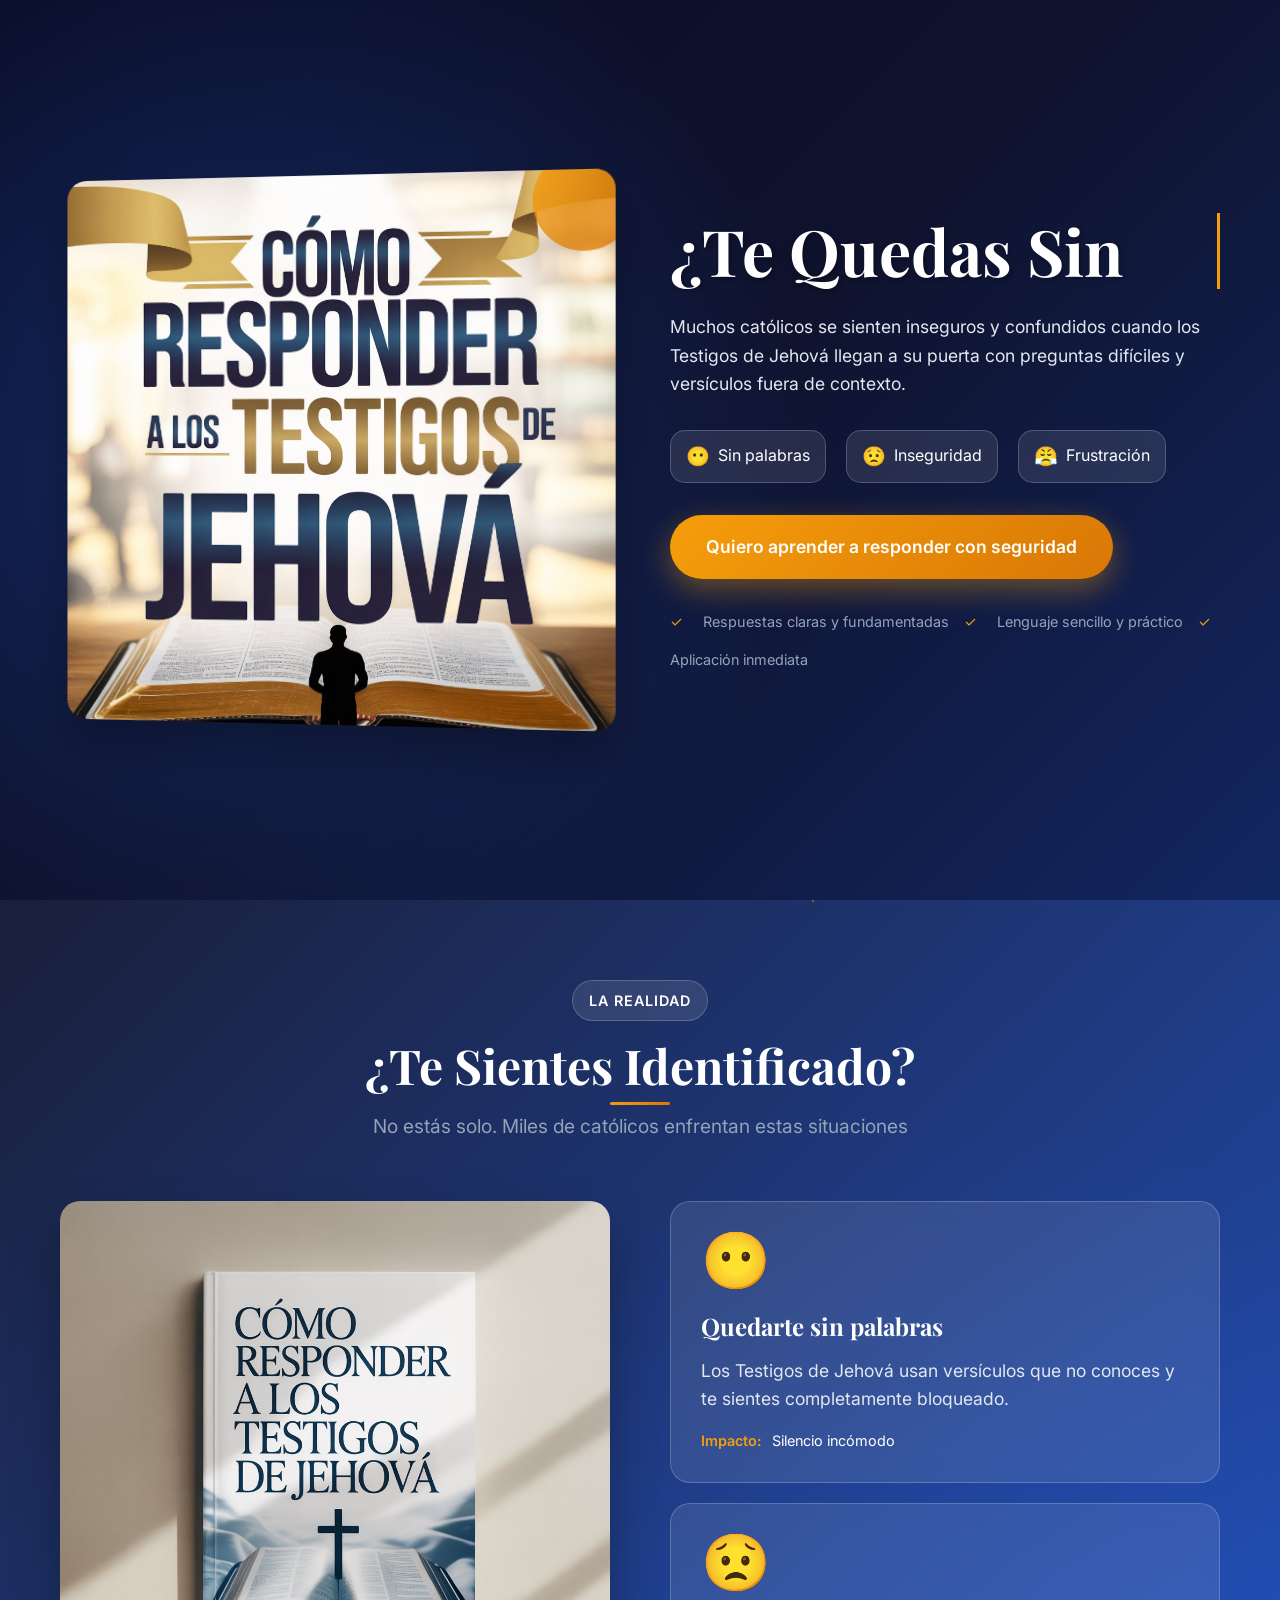
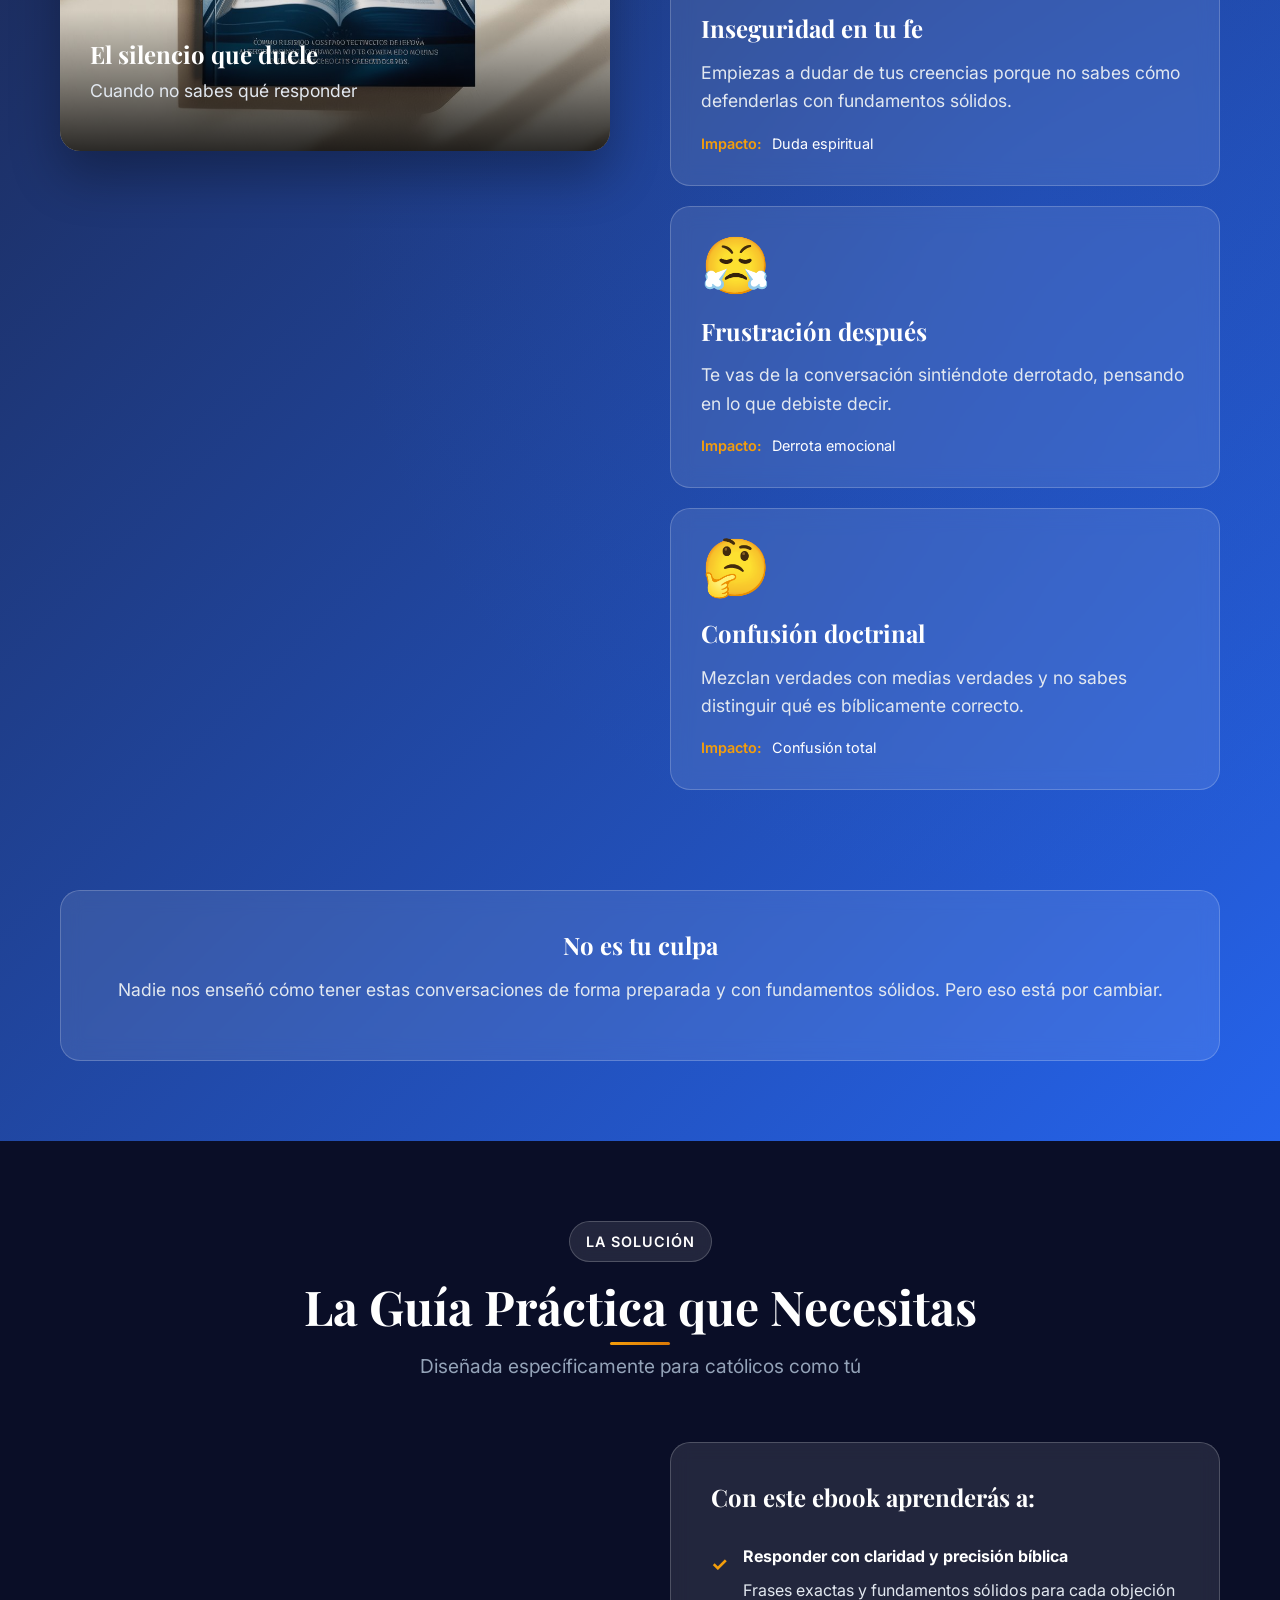
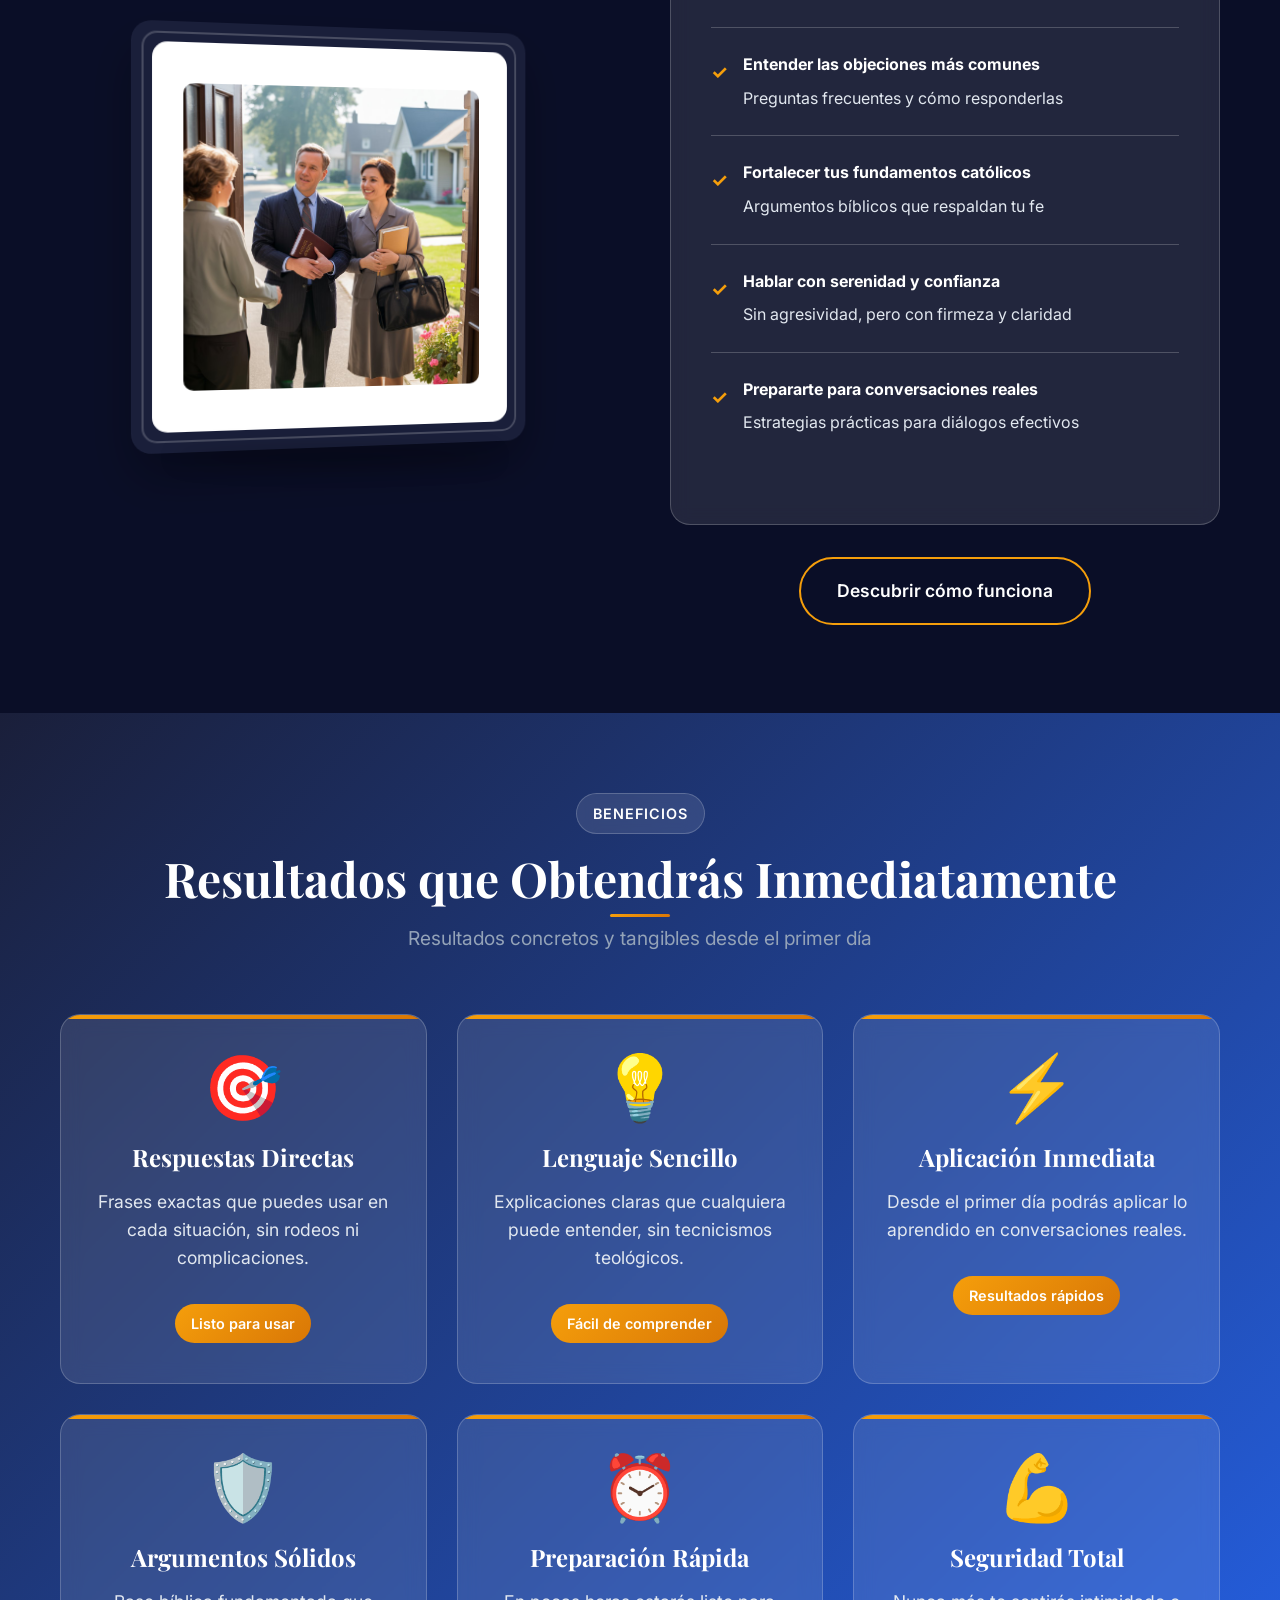
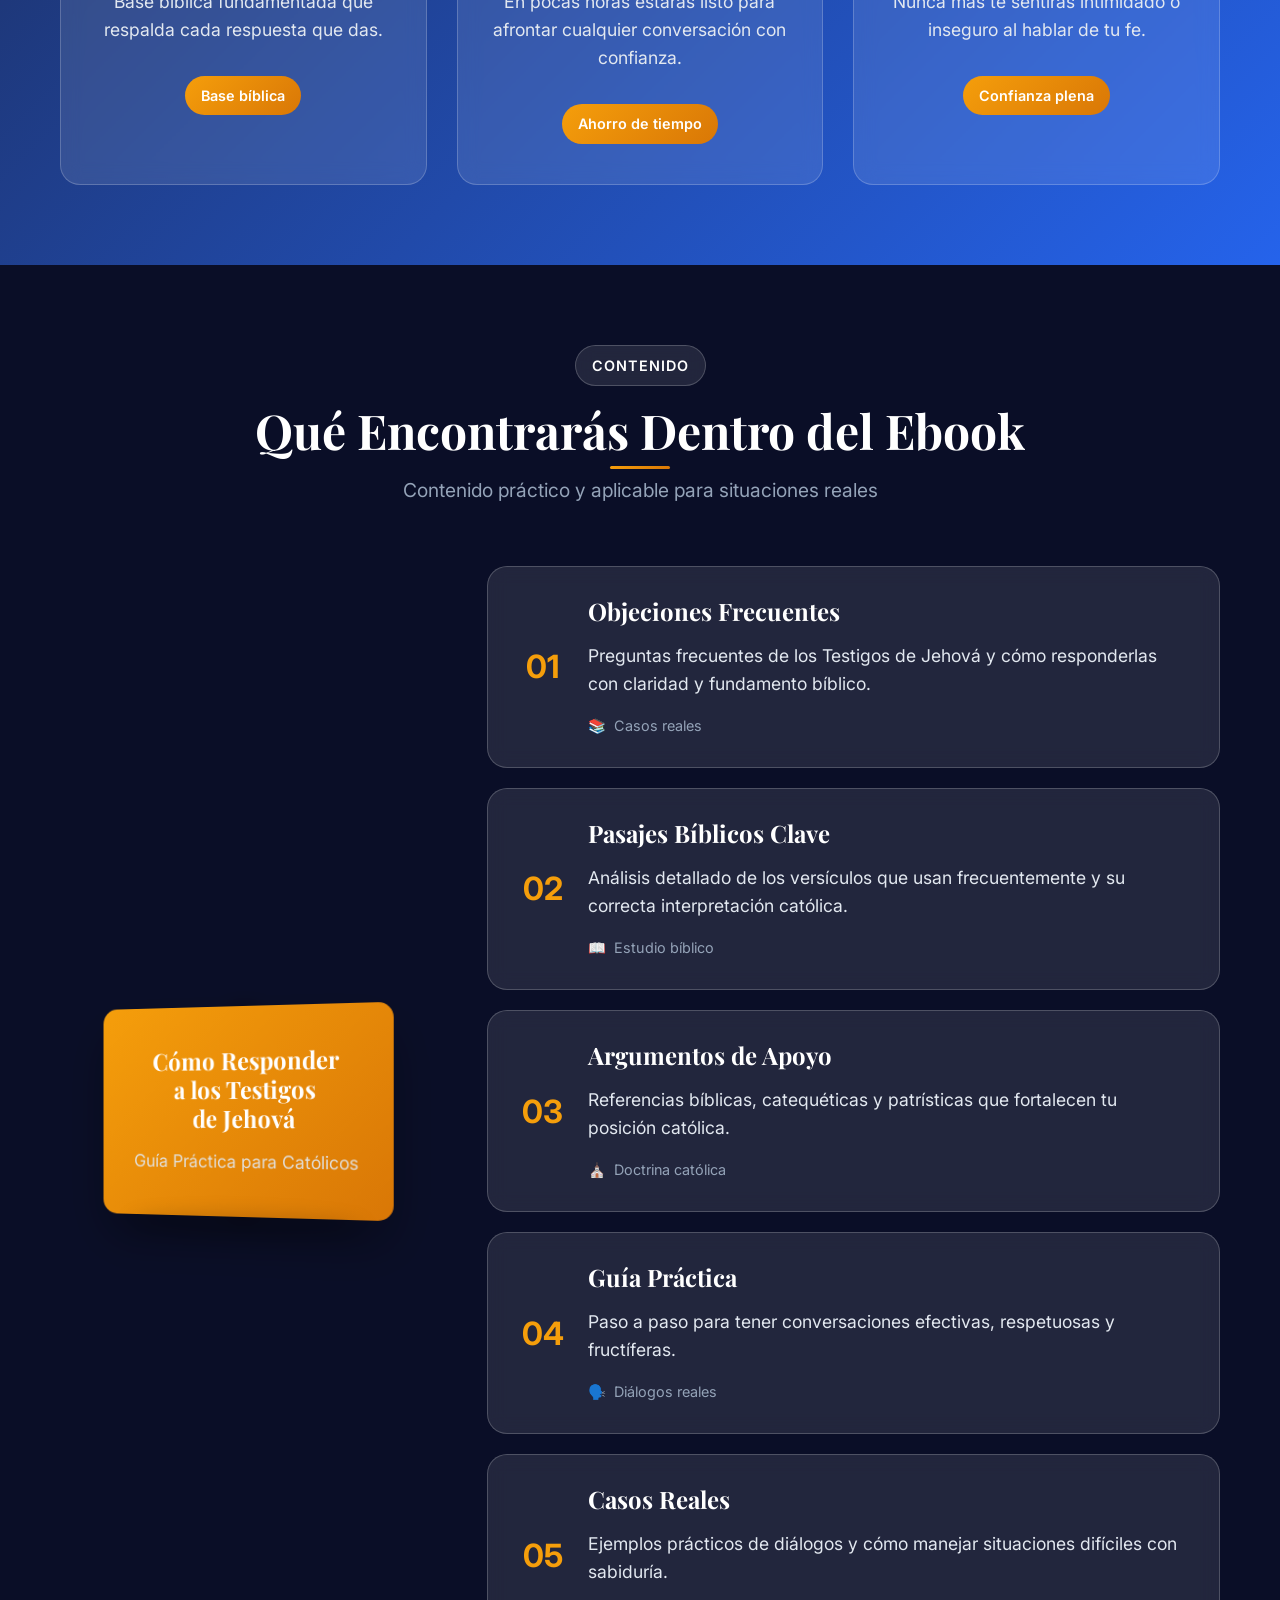
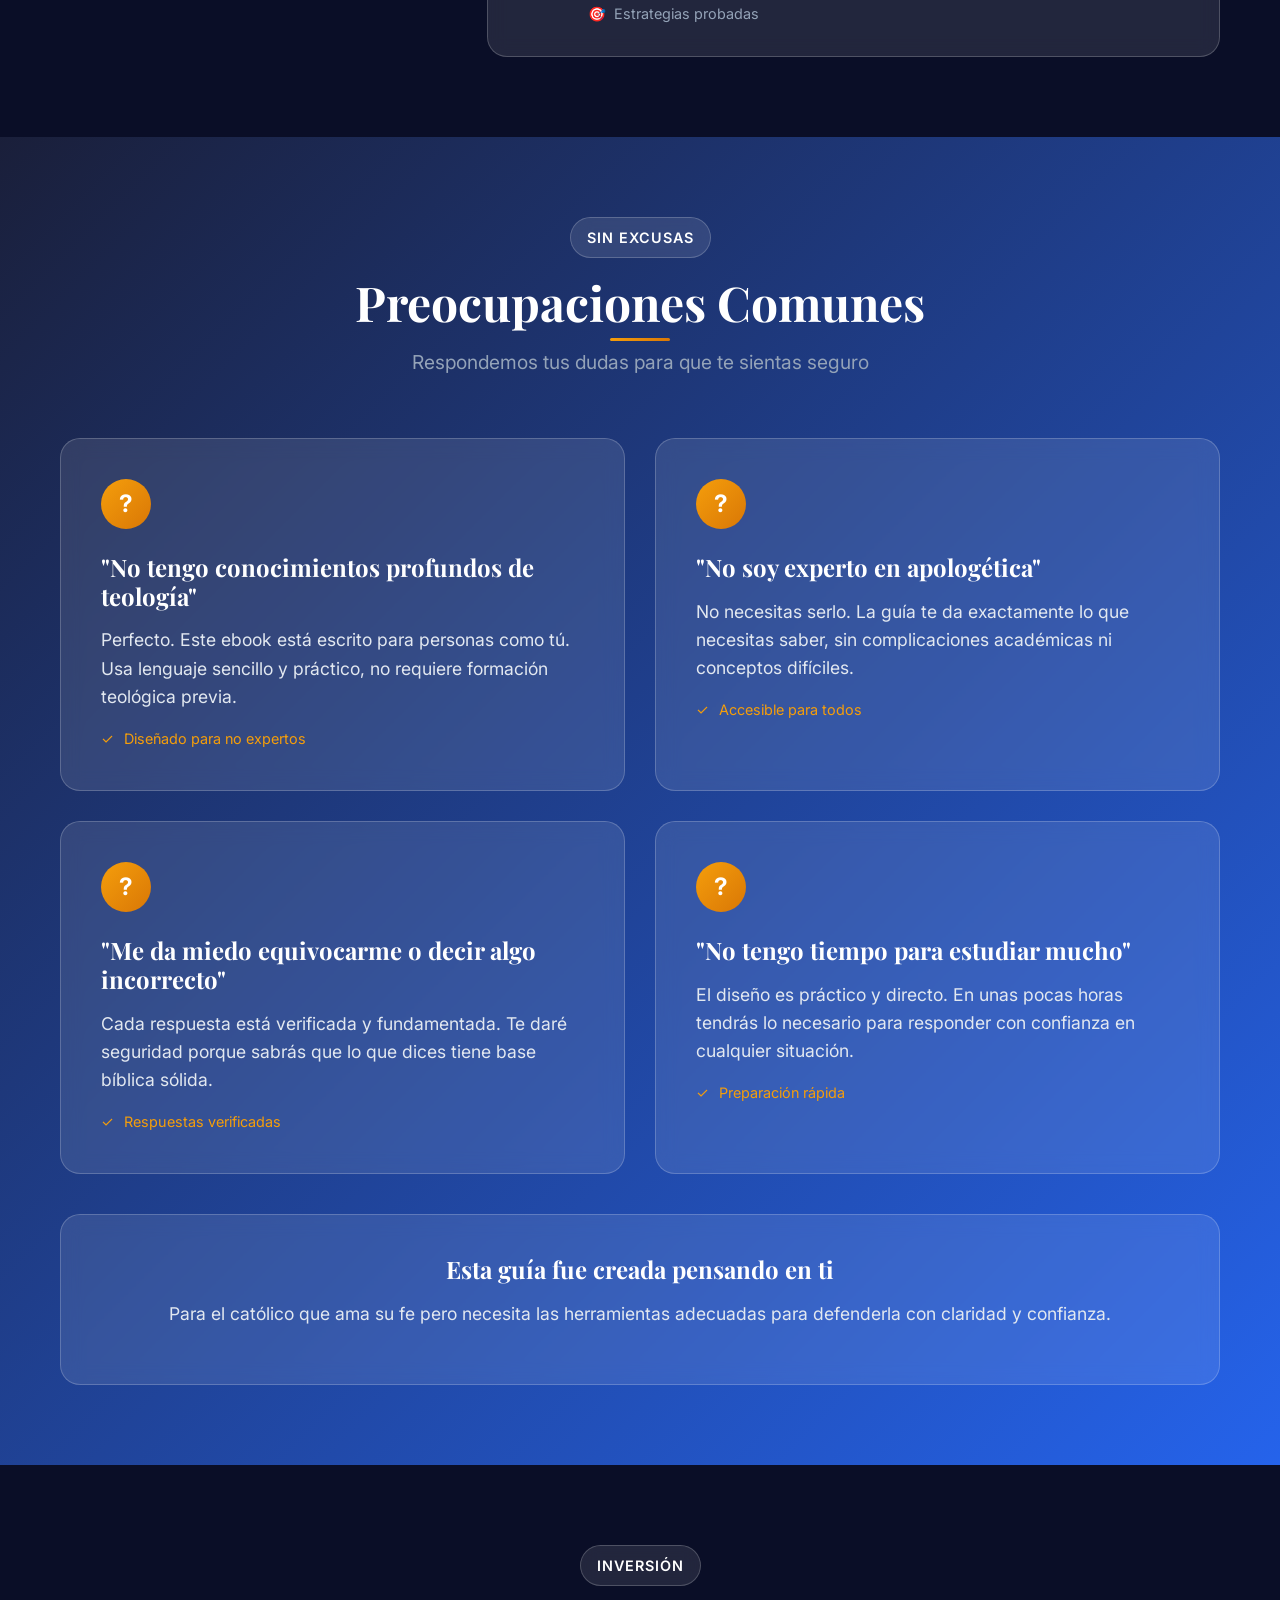
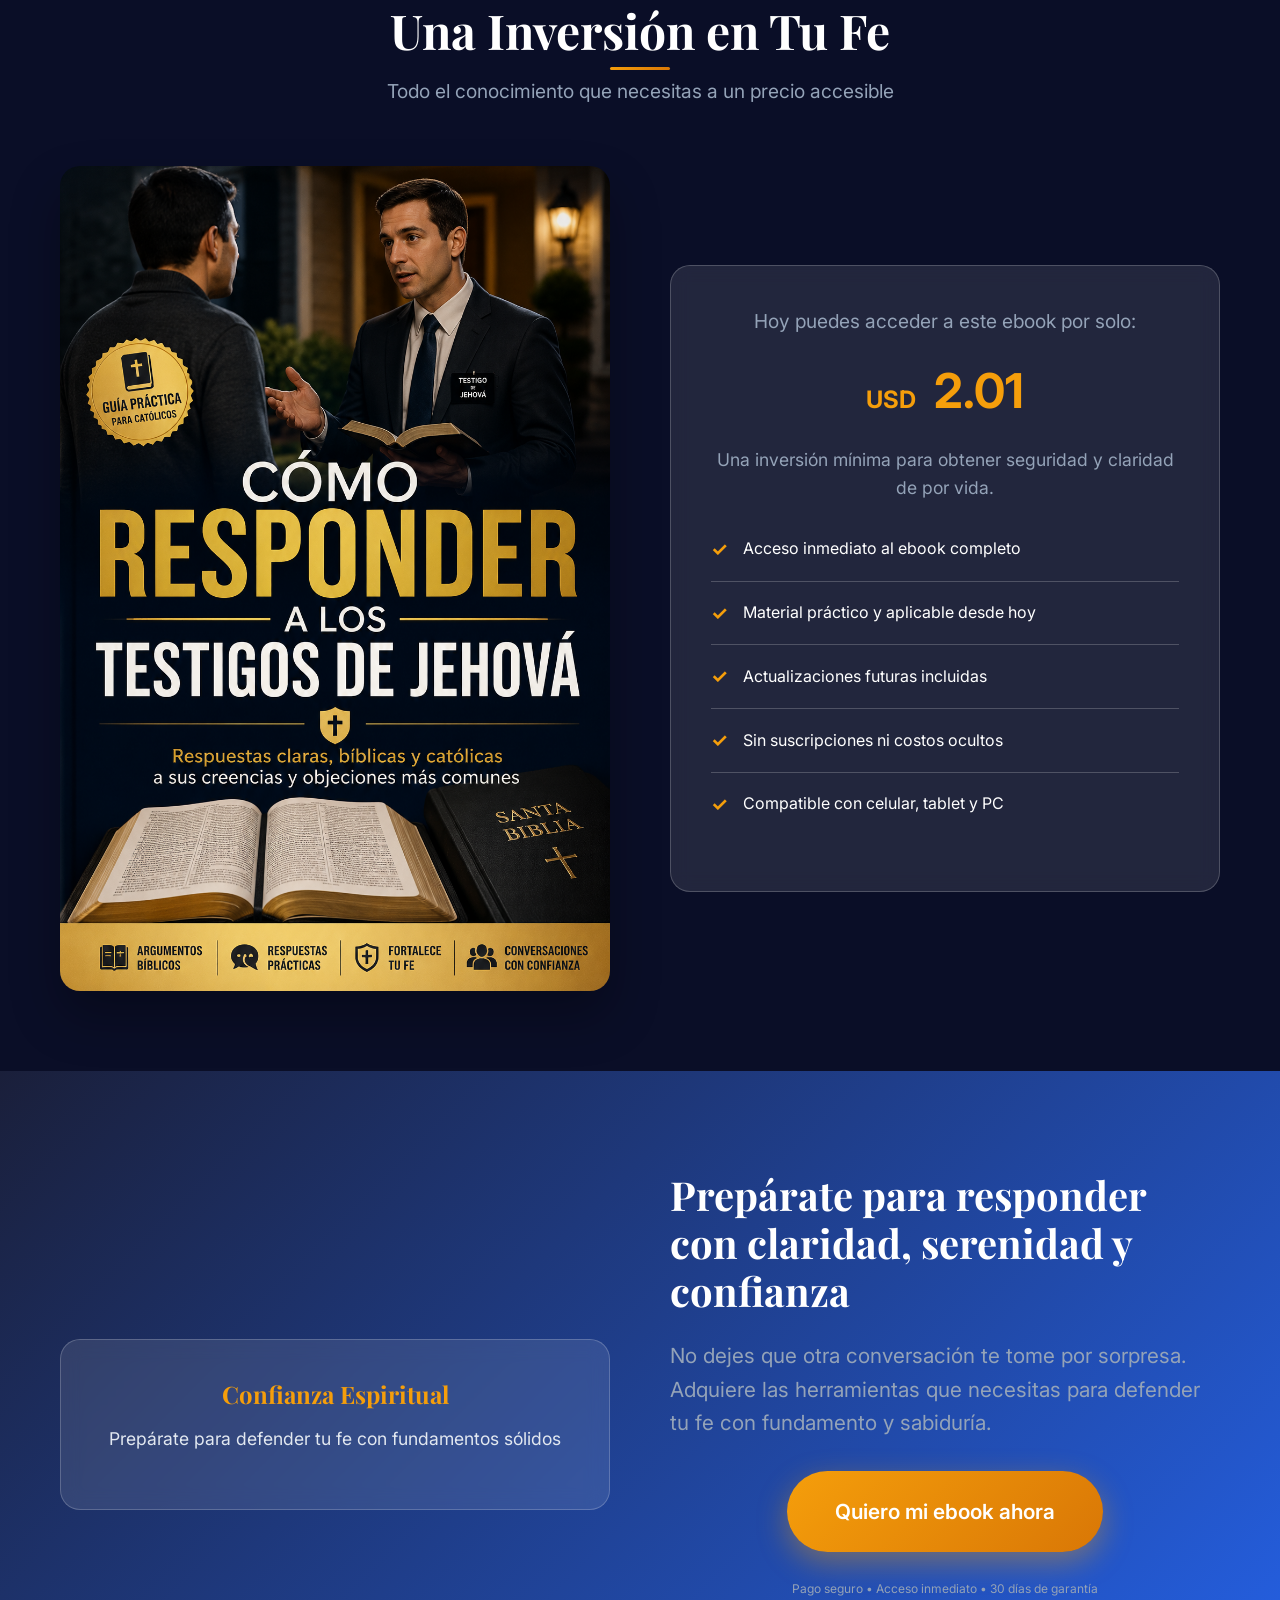
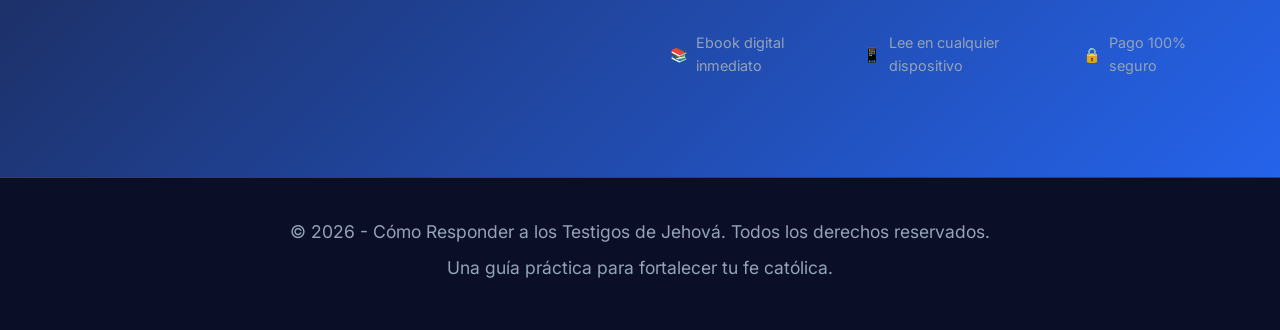
==== commit 1206b424: "Add files via upload" ====
--- a/index.html
+++ b/index.html
@@ -31,7 +31,7 @@
             <div class="hero-content">
                 <div class="hero-visual">
                     <div class="hero-image-container">
-                        <img src="imagenes/1.jpeg" alt="Conversación en puerta de casa con Testigos de Jehová" class="hero-main-image">
+                        <img src="./imagenes/1.jpeg" alt="Conversación en puerta de casa con Testigos de Jehová" class="hero-main-image">
                         <div class="image-accent"></div>
                     </div>
                 </div>
@@ -57,7 +57,7 @@
                         </div>
                     </div>
                     <div class="hero-cta">
-                        <a href="https://pay.hotmart.com/F104569263O?bid=1778360615763" class="cta-button primary" target="_blank" rel="noopener noreferrer">
+                        <a href="#solution" class="cta-button primary">
                             Quiero aprender a responder con seguridad
                         </a>
                         <p class="hero-trust">
@@ -83,7 +83,7 @@
             <div class="problem-content">
                 <div class="problem-visual">
                     <div class="problem-image-main">
-                        <img src="imagenes/2.jpeg" alt="Persona pensativa después de conversación difícil" class="problem-main-image">
+                        <img src="./imagenes/2.jpeg" alt="Persona pensativa después de conversación difícil" class="problem-main-image">
                         <div class="image-overlay">
                             <div class="overlay-text">
                                 <h3>El silencio que duele</h3>
@@ -154,7 +154,7 @@
     </section>
 
     <!-- PRESENTACIÓN DE LA SOLUCIÓN -->
-    <section class="solution">
+    <section id="solution" class="solution">
         <div class="container">
             <div class="section-header">
                 <div class="section-badge">LA SOLUCIÓN</div>
@@ -167,7 +167,7 @@
                     <div class="ebook-mockup">
                         <div class="mockup-device">
                             <div class="device-screen">
-                                <img src="imagenes/5.jpeg" alt="Guía Práctica para Católicos" class="ebook-cover-image">
+                                <img src="./imagenes/5.jpeg" alt="Guía Práctica para Católicos" class="ebook-cover-image">
                             </div>
                             <div class="device-frame"></div>
                         </div>
@@ -218,7 +218,7 @@
                     </div>
                     
                     <div class="solution-cta">
-                        <a href="https://pay.hotmart.com/F104569263O?bid=1778360615763" class="cta-button secondary" target="_blank" rel="noopener noreferrer">
+                        <a href="#contents" class="cta-button secondary">
                             Descubrir cómo funciona
                         </a>
                     </div>
@@ -307,7 +307,7 @@
     </section>
 
     <!-- QUÉ ENCONTRARÁ DENTRO -->
-    <section class="contents">
+    <section id="contents" class="contents">
         <div class="container">
             <div class="section-header">
                 <div class="section-badge">CONTENIDO</div>
@@ -482,7 +482,7 @@
             <div class="pricing-content">
                 <div class="pricing-visual">
                     <div class="pricing-image">
-                        <img src="imagenes/3.png" alt="Inversión en conocimiento" class="pricing-main-image">
+                        <img src="./imagenes/3.png" alt="Inversión en conocimiento" class="pricing-main-image">
                     </div>
                 </div>
                 
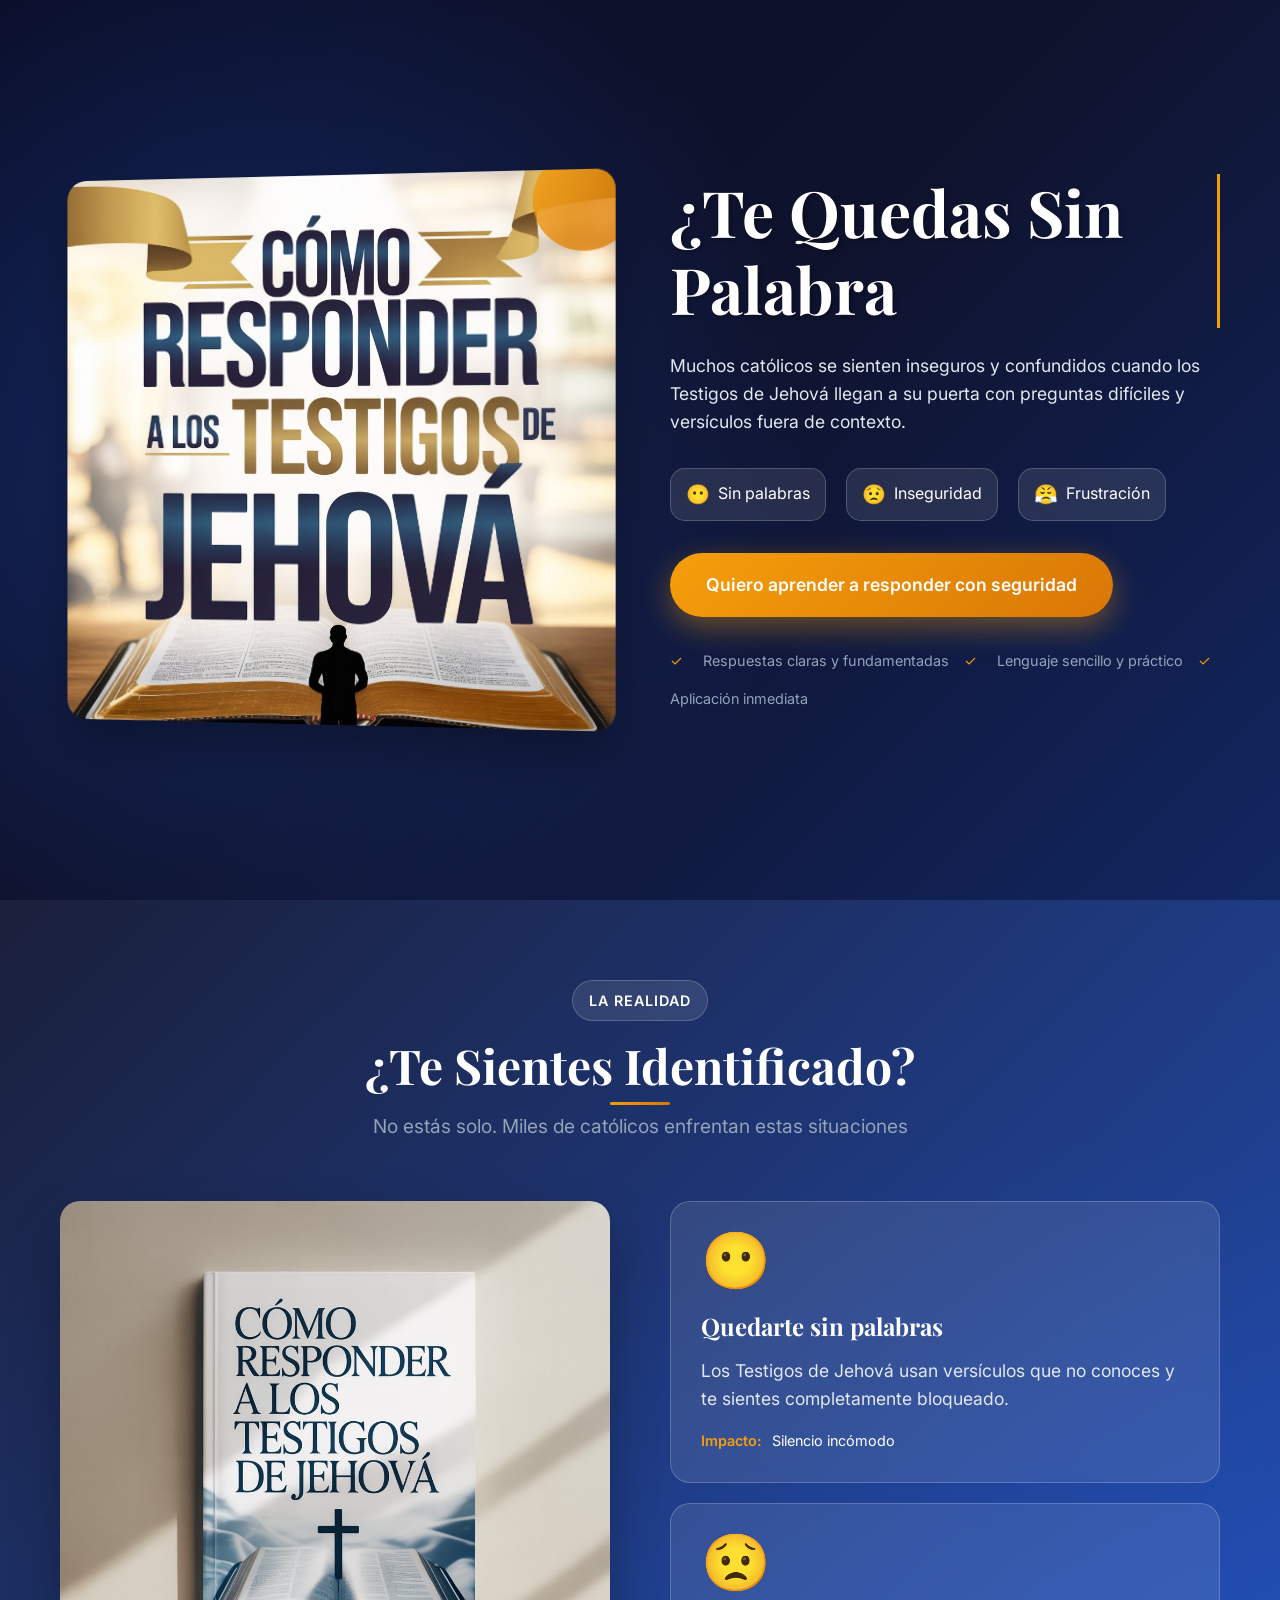
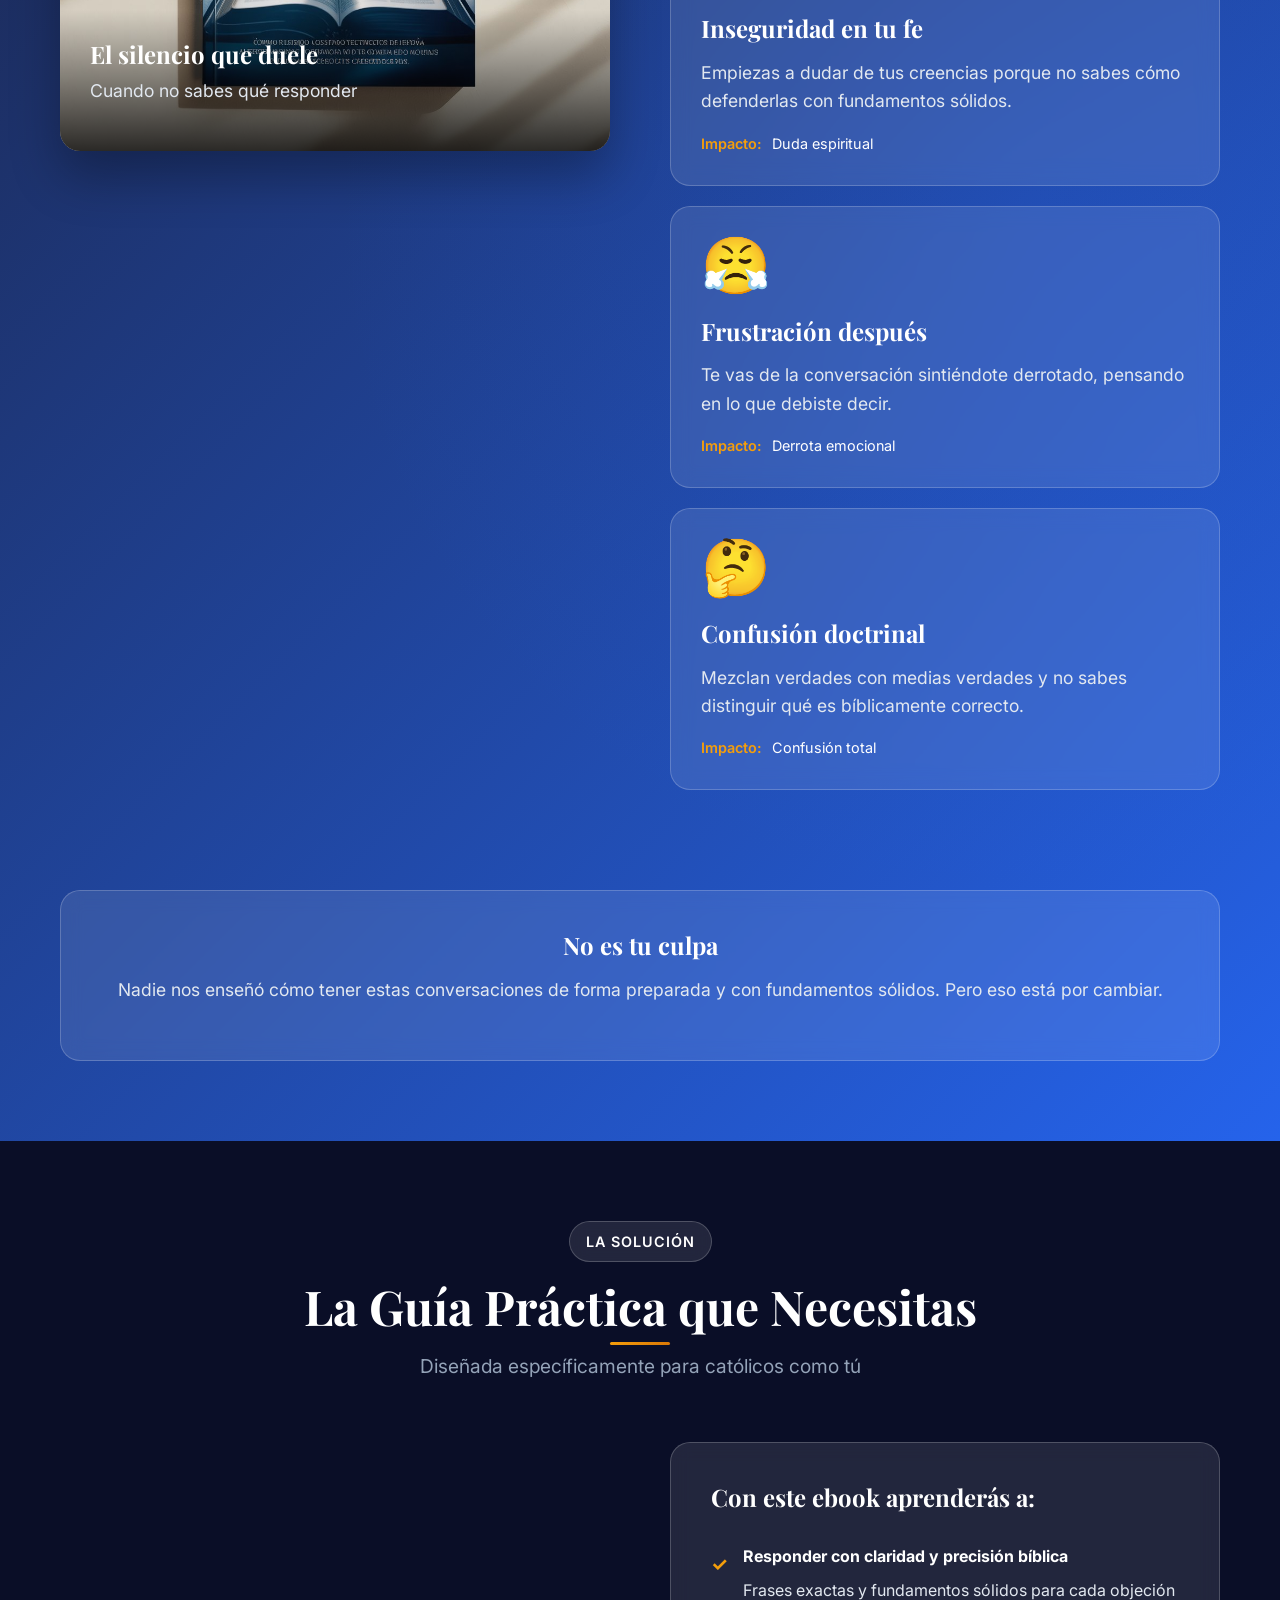
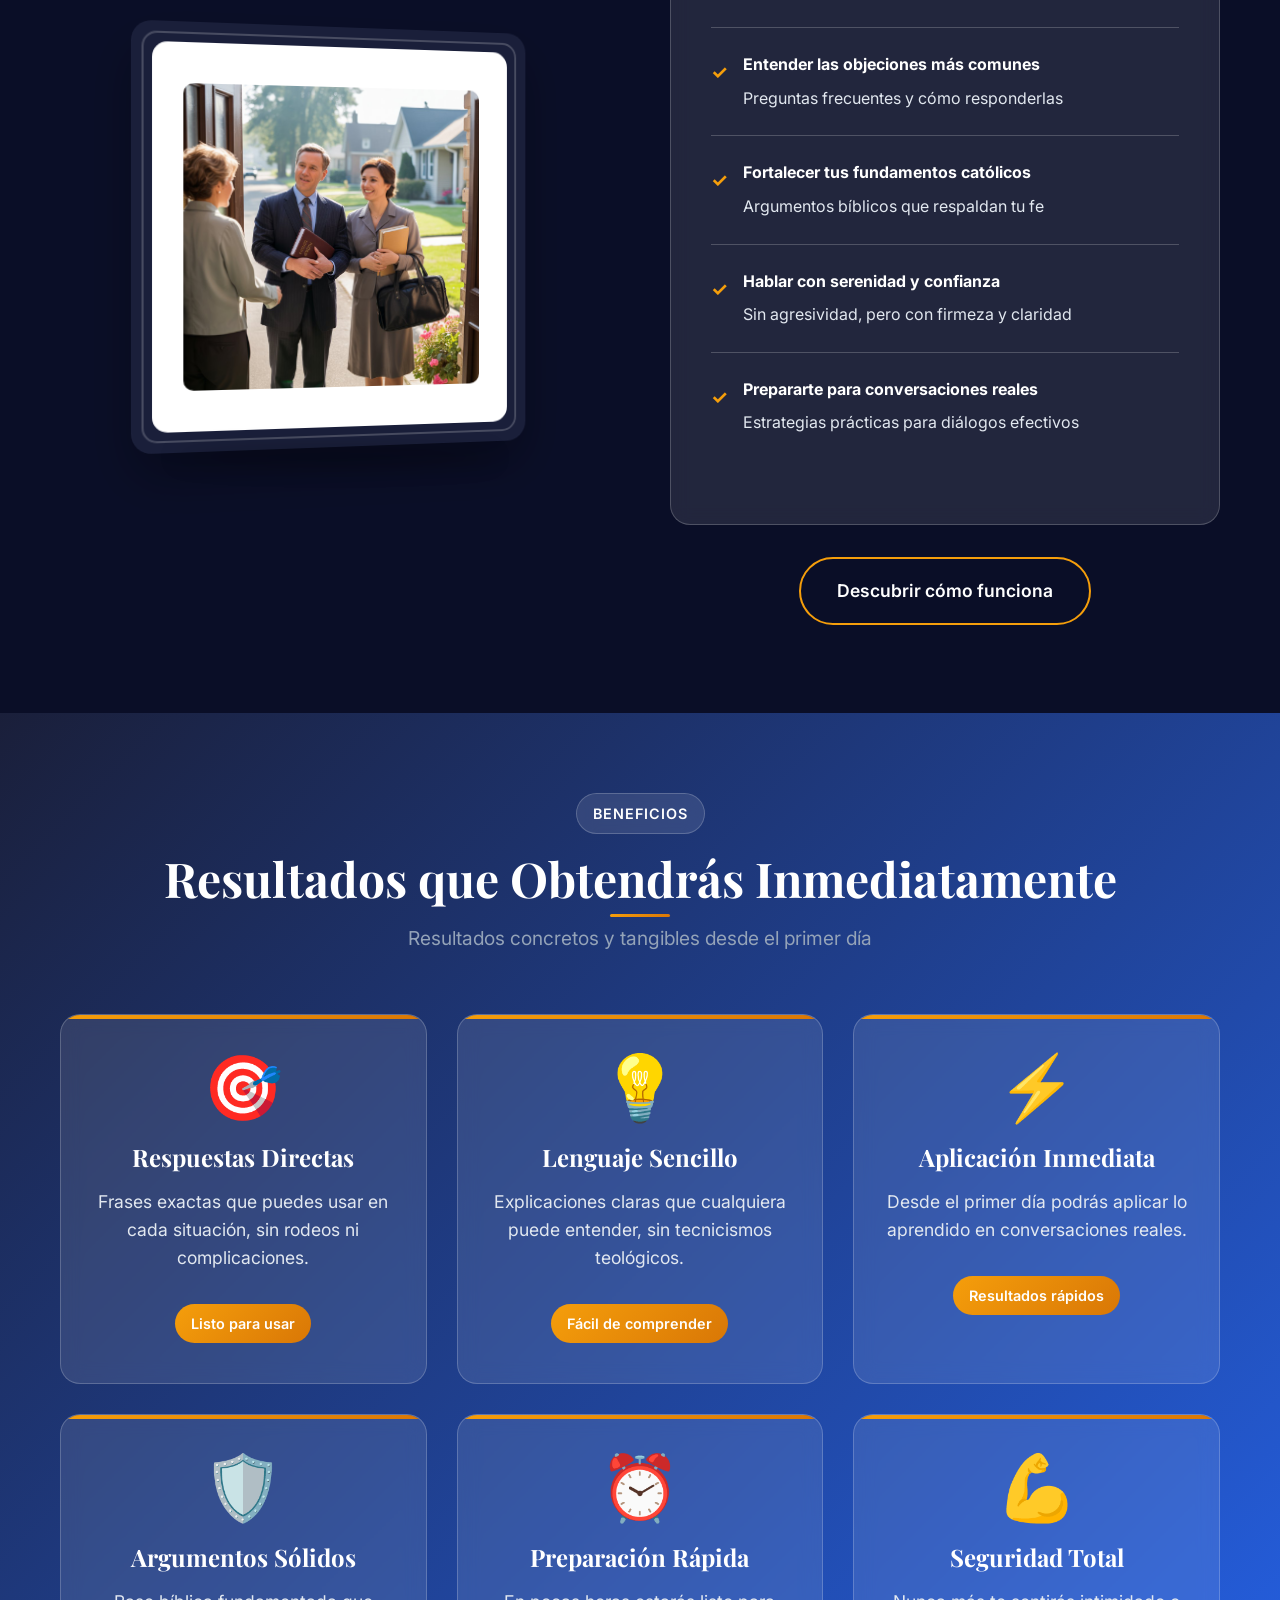
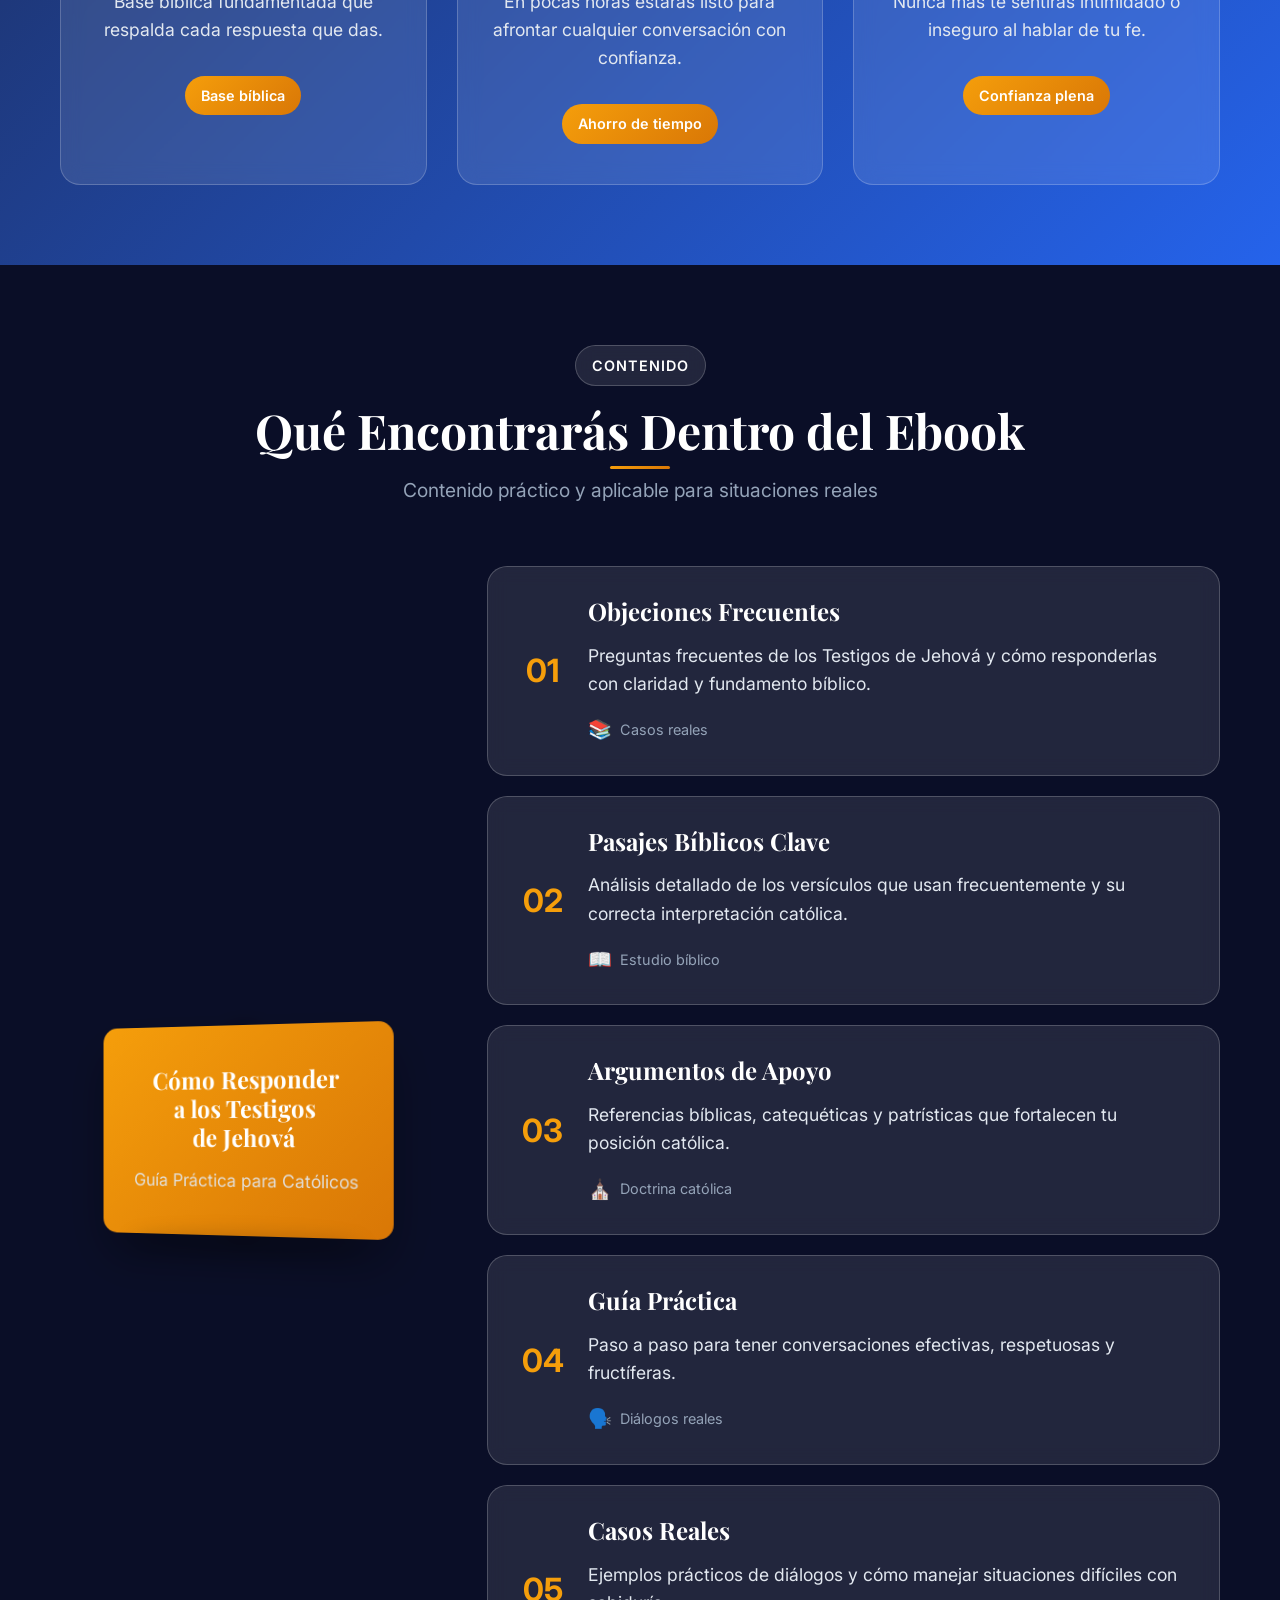
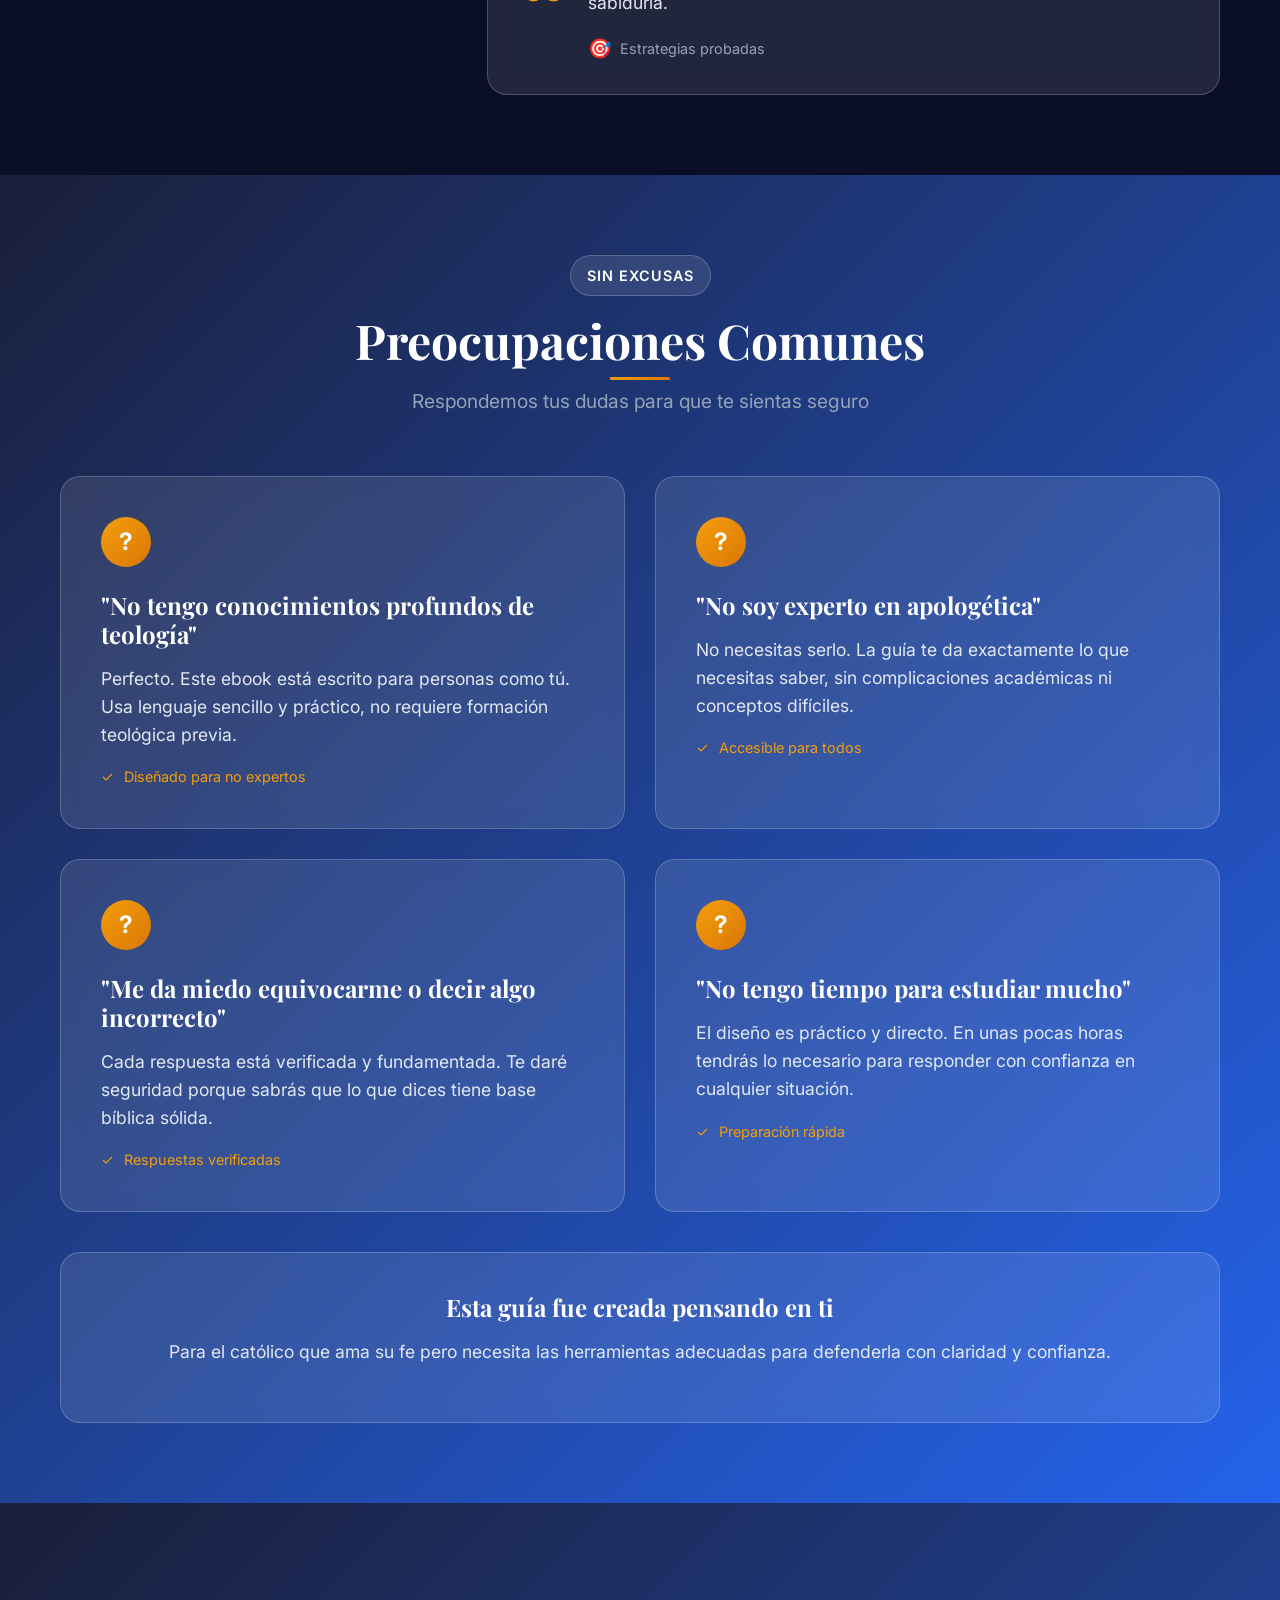
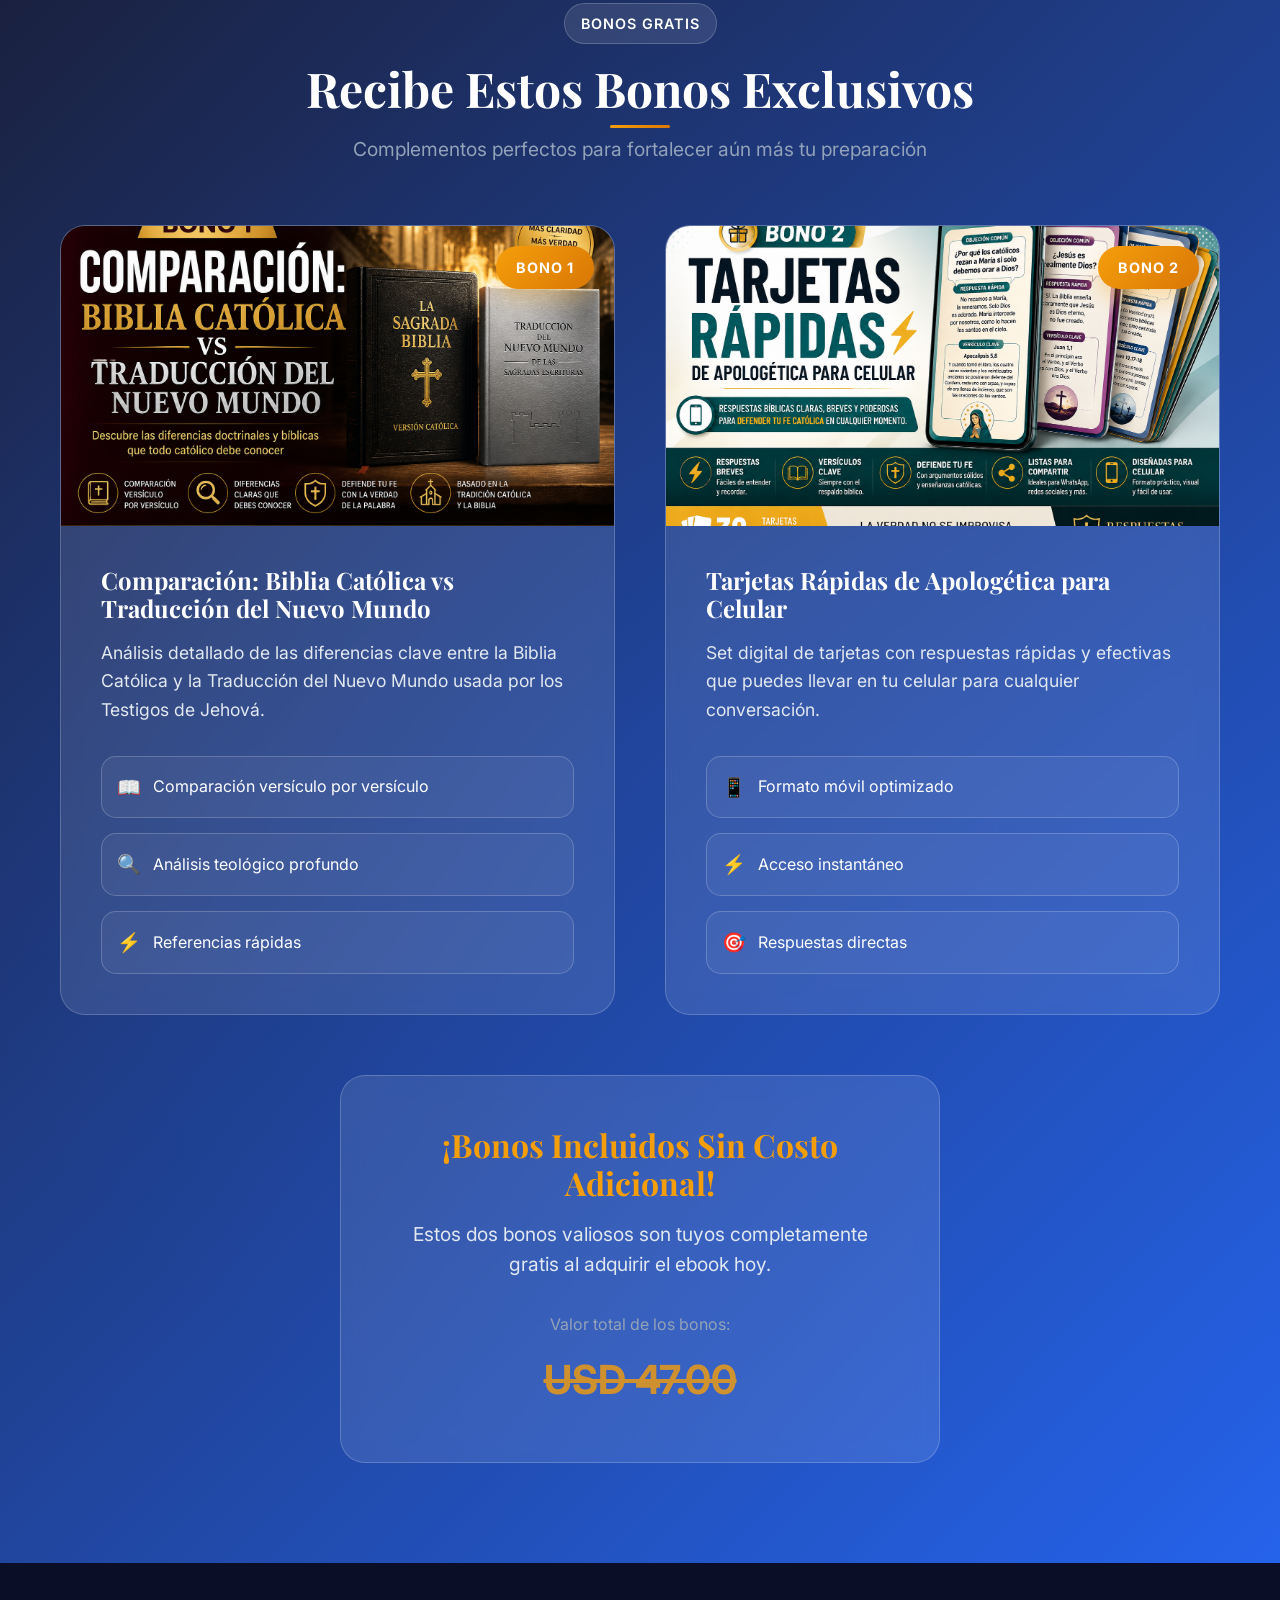
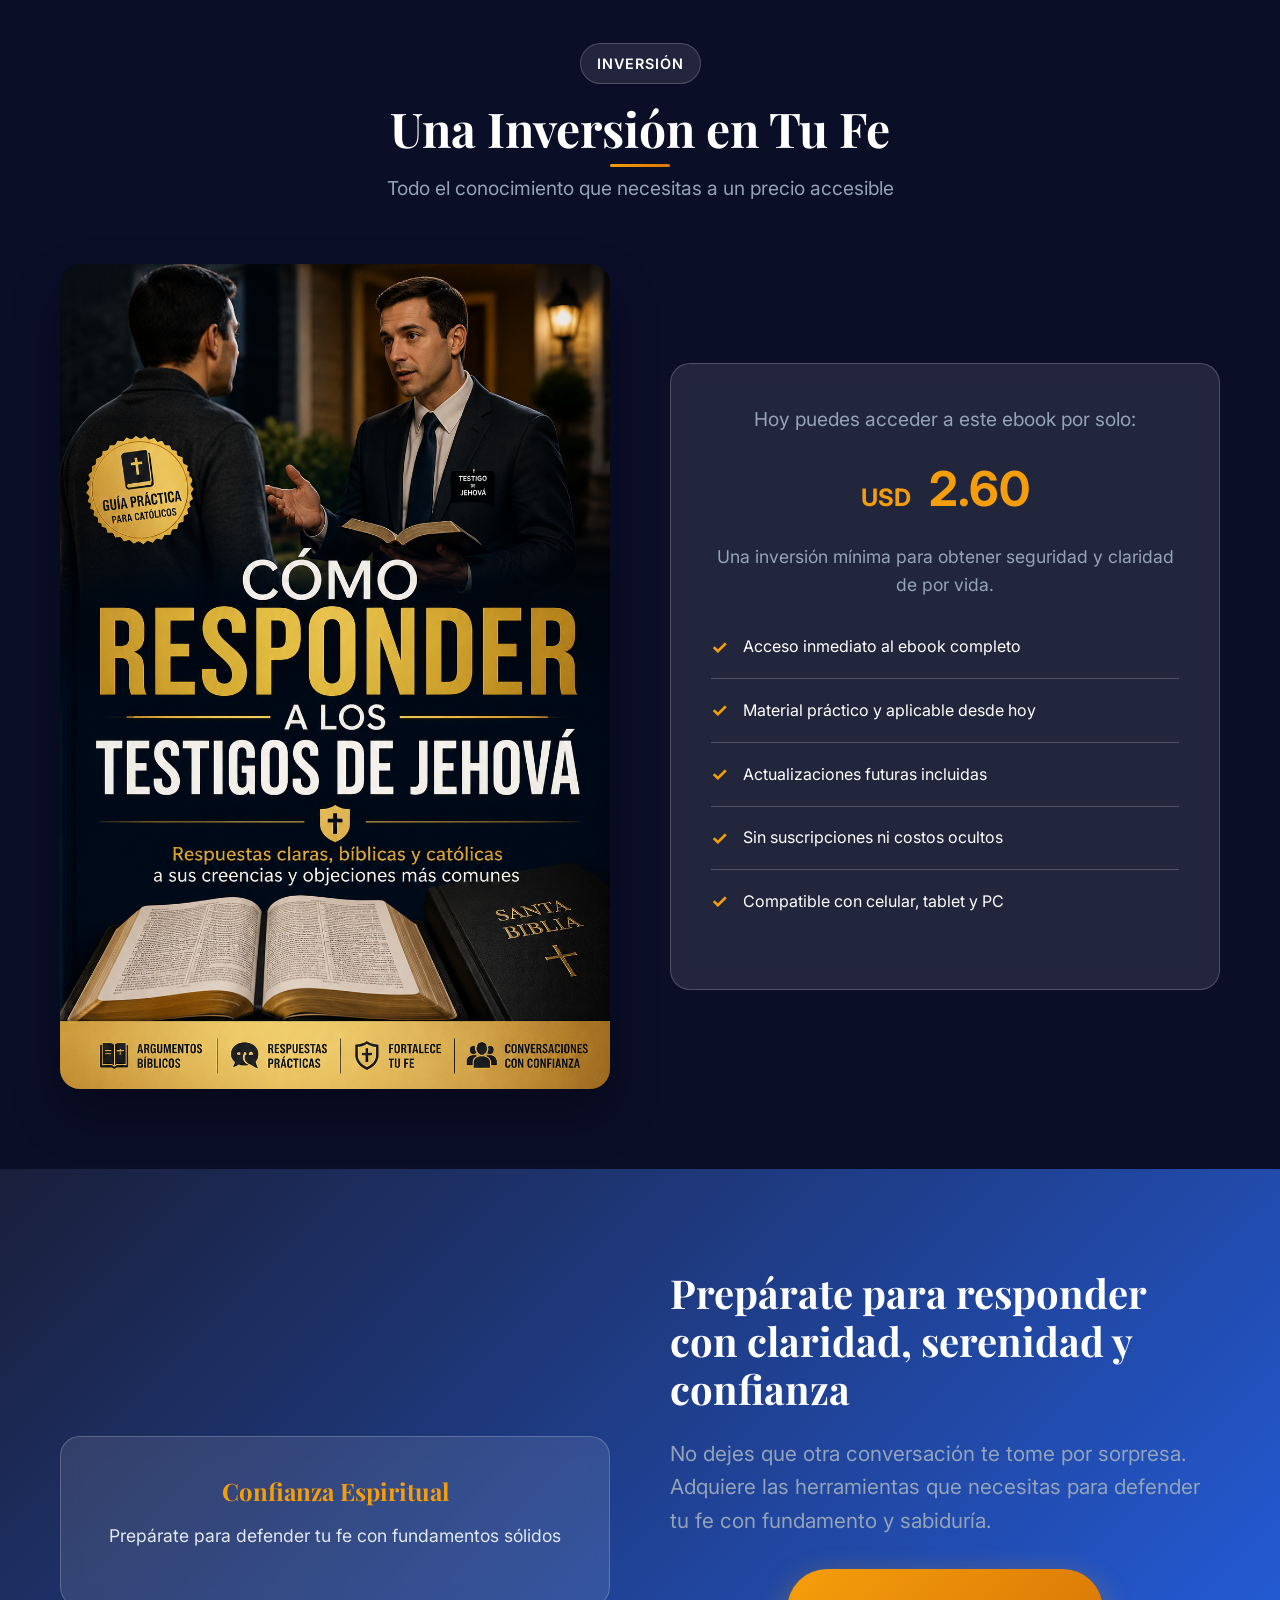
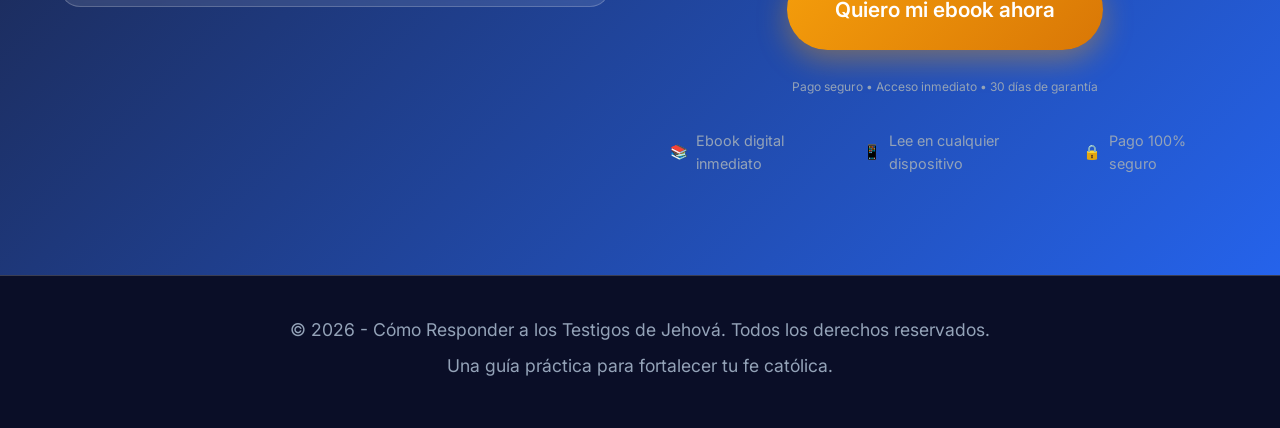
==== commit 722238ea: "Add files via upload" ====
--- a/index.html
+++ b/index.html
@@ -218,7 +218,7 @@
                     </div>
                     
                     <div class="solution-cta">
-                        <a href="#contents" class="cta-button secondary">
+                        <a href="#bonuses" class="cta-button secondary">
                             Descubrir cómo funciona
                         </a>
                     </div>
@@ -470,6 +470,80 @@
         </div>
     </section>
 
+    <!-- BONOS GRATIS -->
+    <section id="bonuses" class="bonuses">
+        <div class="container">
+            <div class="section-header">
+                <div class="section-badge">BONOS GRATIS</div>
+                <h2 class="section-title">Recibe Estos Bonos Exclusivos</h2>
+                <p class="section-subtitle">Complementos perfectos para fortalecer aún más tu preparación</p>
+            </div>
+            
+            <div class="bonuses-grid">
+                <div class="bonus-card">
+                    <div class="bonus-visual">
+                        <img src="./imagenes/BONO - 1.png" alt="Comparación: Biblia Católica vs Traducción del Nuevo Mundo" class="bonus-image">
+                        <div class="bonus-badge">BONO 1</div>
+                    </div>
+                    <div class="bonus-content">
+                        <h3>Comparación: Biblia Católica vs Traducción del Nuevo Mundo</h3>
+                        <p>Análisis detallado de las diferencias clave entre la Biblia Católica y la Traducción del Nuevo Mundo usada por los Testigos de Jehová.</p>
+                        <div class="bonus-features">
+                            <div class="bonus-feature">
+                                <span class="feature-icon">📖</span>
+                                <span>Comparación versículo por versículo</span>
+                            </div>
+                            <div class="bonus-feature">
+                                <span class="feature-icon">🔍</span>
+                                <span>Análisis teológico profundo</span>
+                            </div>
+                            <div class="bonus-feature">
+                                <span class="feature-icon">⚡</span>
+                                <span>Referencias rápidas</span>
+                            </div>
+                        </div>
+                    </div>
+                </div>
+                
+                <div class="bonus-card">
+                    <div class="bonus-visual">
+                        <img src="./imagenes/BONO - 2.png" alt="Tarjetas Rápidas de Apologética para Celular" class="bonus-image">
+                        <div class="bonus-badge">BONO 2</div>
+                    </div>
+                    <div class="bonus-content">
+                        <h3>Tarjetas Rápidas de Apologética para Celular</h3>
+                        <p>Set digital de tarjetas con respuestas rápidas y efectivas que puedes llevar en tu celular para cualquier conversación.</p>
+                        <div class="bonus-features">
+                            <div class="bonus-feature">
+                                <span class="feature-icon">📱</span>
+                                <span>Formato móvil optimizado</span>
+                            </div>
+                            <div class="bonus-feature">
+                                <span class="feature-icon">⚡</span>
+                                <span>Acceso instantáneo</span>
+                            </div>
+                            <div class="bonus-feature">
+                                <span class="feature-icon">🎯</span>
+                                <span>Respuestas directas</span>
+                            </div>
+                        </div>
+                    </div>
+                </div>
+            </div>
+            
+            <div class="bonuses-cta">
+                <div class="cta-content">
+                    <h3>¡Bonos Incluidos Sin Costo Adicional!</h3>
+                    <p>Estos dos bonos valiosos son tuyos completamente gratis al adquirir el ebook hoy.</p>
+                    <div class="bonus-value">
+                        <span class="value-label">Valor total de los bonos:</span>
+                        <span class="value-amount">USD 47.00</span>
+                    </div>
+                </div>
+            </div>
+        </div>
+    </section>
+
     <!-- PRECIO -->
     <section id="precio" class="pricing">
         <div class="container">
--- a/styles-fixed.css
+++ b/styles-fixed.css
@@ -962,6 +962,188 @@
     color: var(--accent-gold);
 }
 
+/* ===== BONOS SECTION ===== */
+.bonuses {
+    background: var(--gradient-secondary);
+    padding: 100px 0;
+    position: relative;
+}
+
+.bonuses::before {
+    content: '';
+    position: absolute;
+    top: 0;
+    left: 0;
+    right: 0;
+    bottom: 0;
+    background: radial-gradient(circle at 50% 50%, rgba(37, 99, 235, 0.1) 0%, transparent 70%);
+}
+
+.bonuses-grid {
+    display: grid;
+    grid-template-columns: repeat(auto-fit, minmax(500px, 1fr));
+    gap: 50px;
+    margin-bottom: 60px;
+}
+
+/* Responsive para bonuses */
+@media (max-width: 768px) {
+    .bonuses-grid {
+        grid-template-columns: 1fr;
+        gap: 30px;
+    }
+    
+    .bonus-card {
+        border-radius: 20px;
+    }
+    
+    .bonus-image {
+        height: 250px;
+    }
+    
+    .bonus-content {
+        padding: 30px;
+    }
+    
+    .cta-content {
+        padding: 30px;
+    }
+    
+    .cta-content h3 {
+        font-size: 1.5rem;
+    }
+    
+    .value-amount {
+        font-size: 2rem;
+    }
+}
+
+.bonus-card {
+    background: var(--glass-bg);
+    border: 1px solid var(--glass-border);
+    border-radius: 25px;
+    overflow: hidden;
+    backdrop-filter: blur(10px);
+    transition: all 0.3s ease;
+    position: relative;
+}
+
+.bonus-card:hover {
+    transform: translateY(-10px);
+    box-shadow: 0 25px 50px rgba(0, 0, 0, 0.3);
+}
+
+.bonus-visual {
+    position: relative;
+    overflow: hidden;
+}
+
+.bonus-image {
+    width: 100%;
+    height: 300px;
+    object-fit: cover;
+    display: block;
+}
+
+.bonus-badge {
+    position: absolute;
+    top: 20px;
+    right: 20px;
+    background: var(--gradient-accent);
+    color: white;
+    padding: 10px 20px;
+    border-radius: 25px;
+    font-weight: bold;
+    font-size: 0.9rem;
+    text-transform: uppercase;
+    letter-spacing: 1px;
+    box-shadow: 0 10px 20px rgba(245, 158, 11, 0.3);
+}
+
+.bonus-content {
+    padding: 40px;
+}
+
+.bonus-content h3 {
+    font-size: 1.5rem;
+    margin-bottom: 1rem;
+    color: var(--text-primary);
+}
+
+.bonus-content p {
+    font-size: 1.1rem;
+    line-height: 1.6;
+    margin-bottom: 2rem;
+    color: var(--text-secondary);
+}
+
+.bonus-features {
+    display: grid;
+    grid-template-columns: 1fr;
+    gap: 15px;
+}
+
+.bonus-feature {
+    display: flex;
+    align-items: center;
+    gap: 12px;
+    padding: 15px;
+    background: rgba(255, 255, 255, 0.05);
+    border-radius: 15px;
+    border: 1px solid var(--glass-border);
+}
+
+.feature-icon {
+    color: var(--accent-gold);
+    font-size: 1.2rem;
+}
+
+.bonuses-cta {
+    text-align: center;
+}
+
+.cta-content {
+    background: var(--glass-bg);
+    border: 1px solid var(--glass-border);
+    border-radius: 25px;
+    padding: 50px;
+    backdrop-filter: blur(10px);
+    max-width: 600px;
+    margin: 0 auto;
+}
+
+.cta-content h3 {
+    font-size: 2rem;
+    margin-bottom: 1rem;
+    color: var(--accent-gold);
+}
+
+.cta-content p {
+    font-size: 1.2rem;
+    margin-bottom: 2rem;
+    color: var(--text-secondary);
+}
+
+.bonus-value {
+    display: flex;
+    flex-direction: column;
+    align-items: center;
+    gap: 10px;
+}
+
+.value-label {
+    font-size: 1rem;
+    color: var(--text-muted);
+}
+
+.value-amount {
+    font-size: 2.5rem;
+    font-weight: bold;
+    color: var(--accent-gold);
+    text-decoration: line-through;
+    opacity: 0.8;
+}
+
 /* ===== FOOTER ===== */
 .footer {
     background: var(--primary-dark);
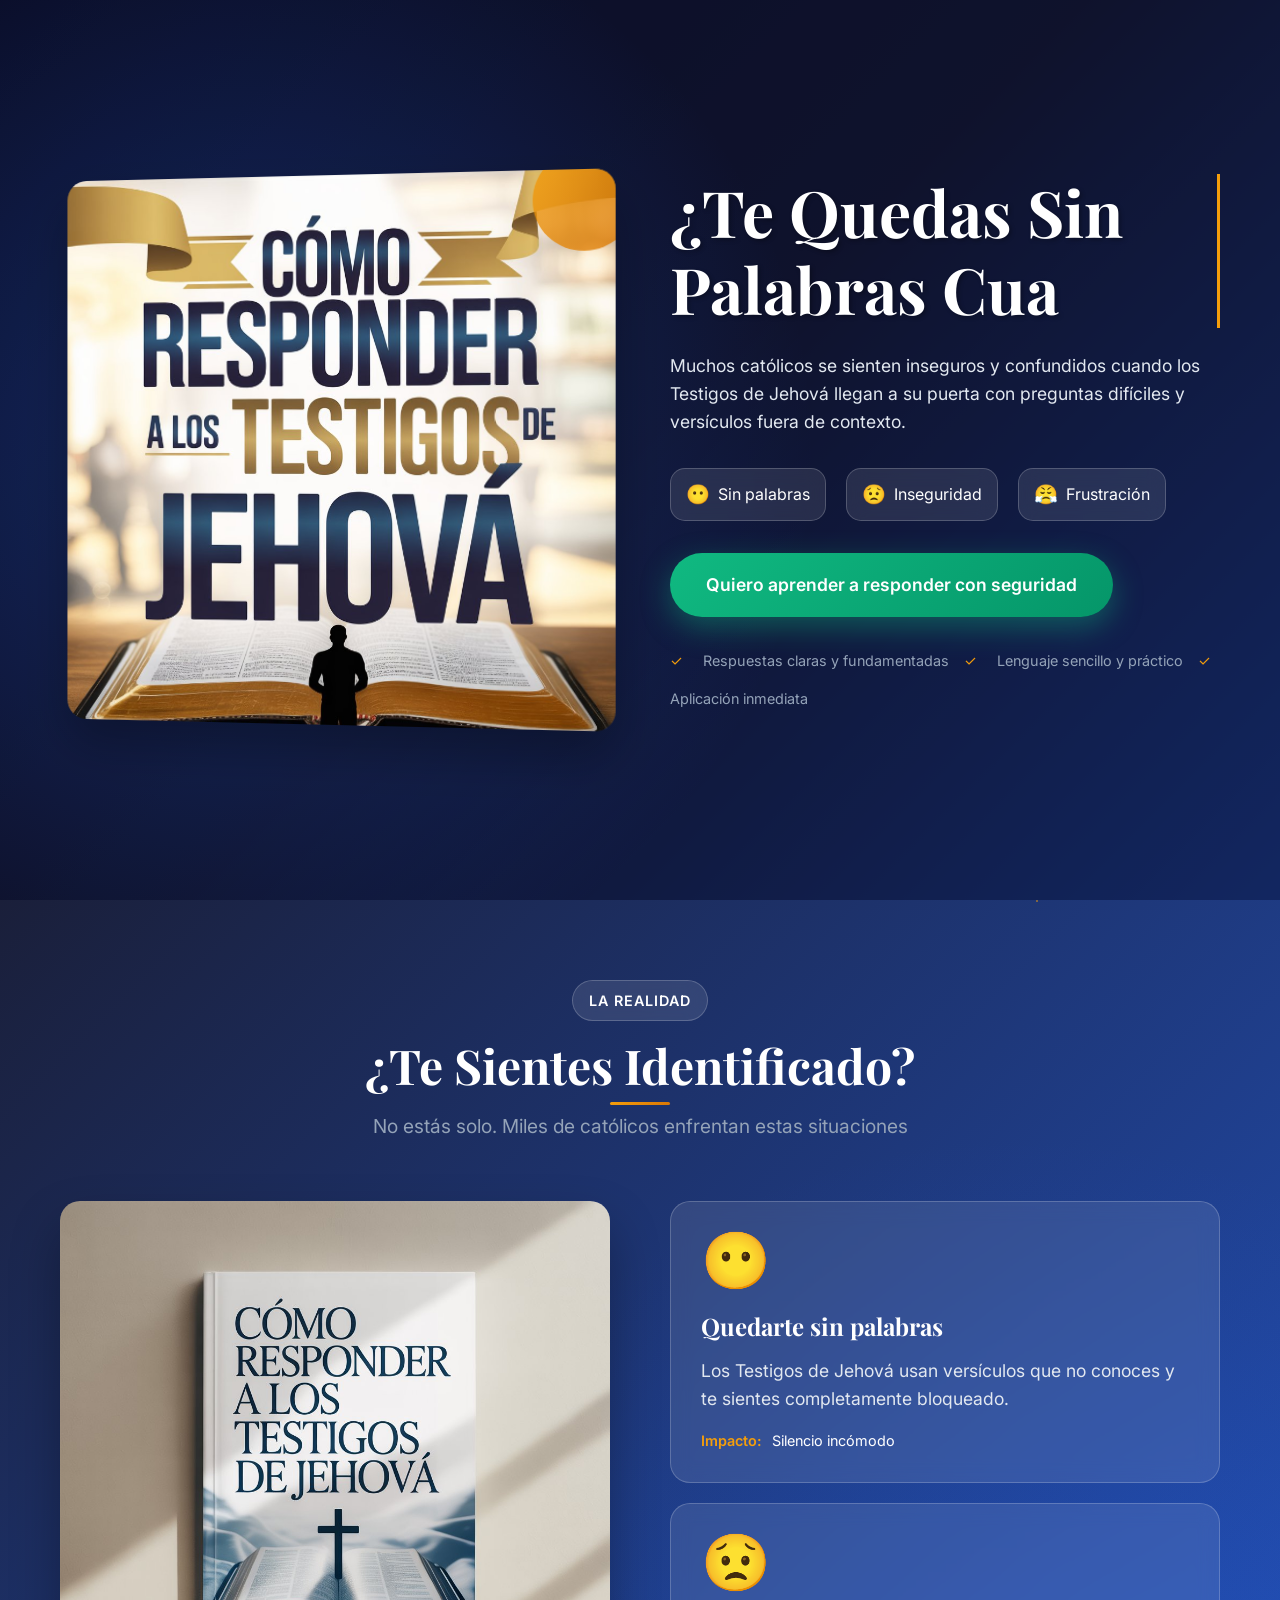
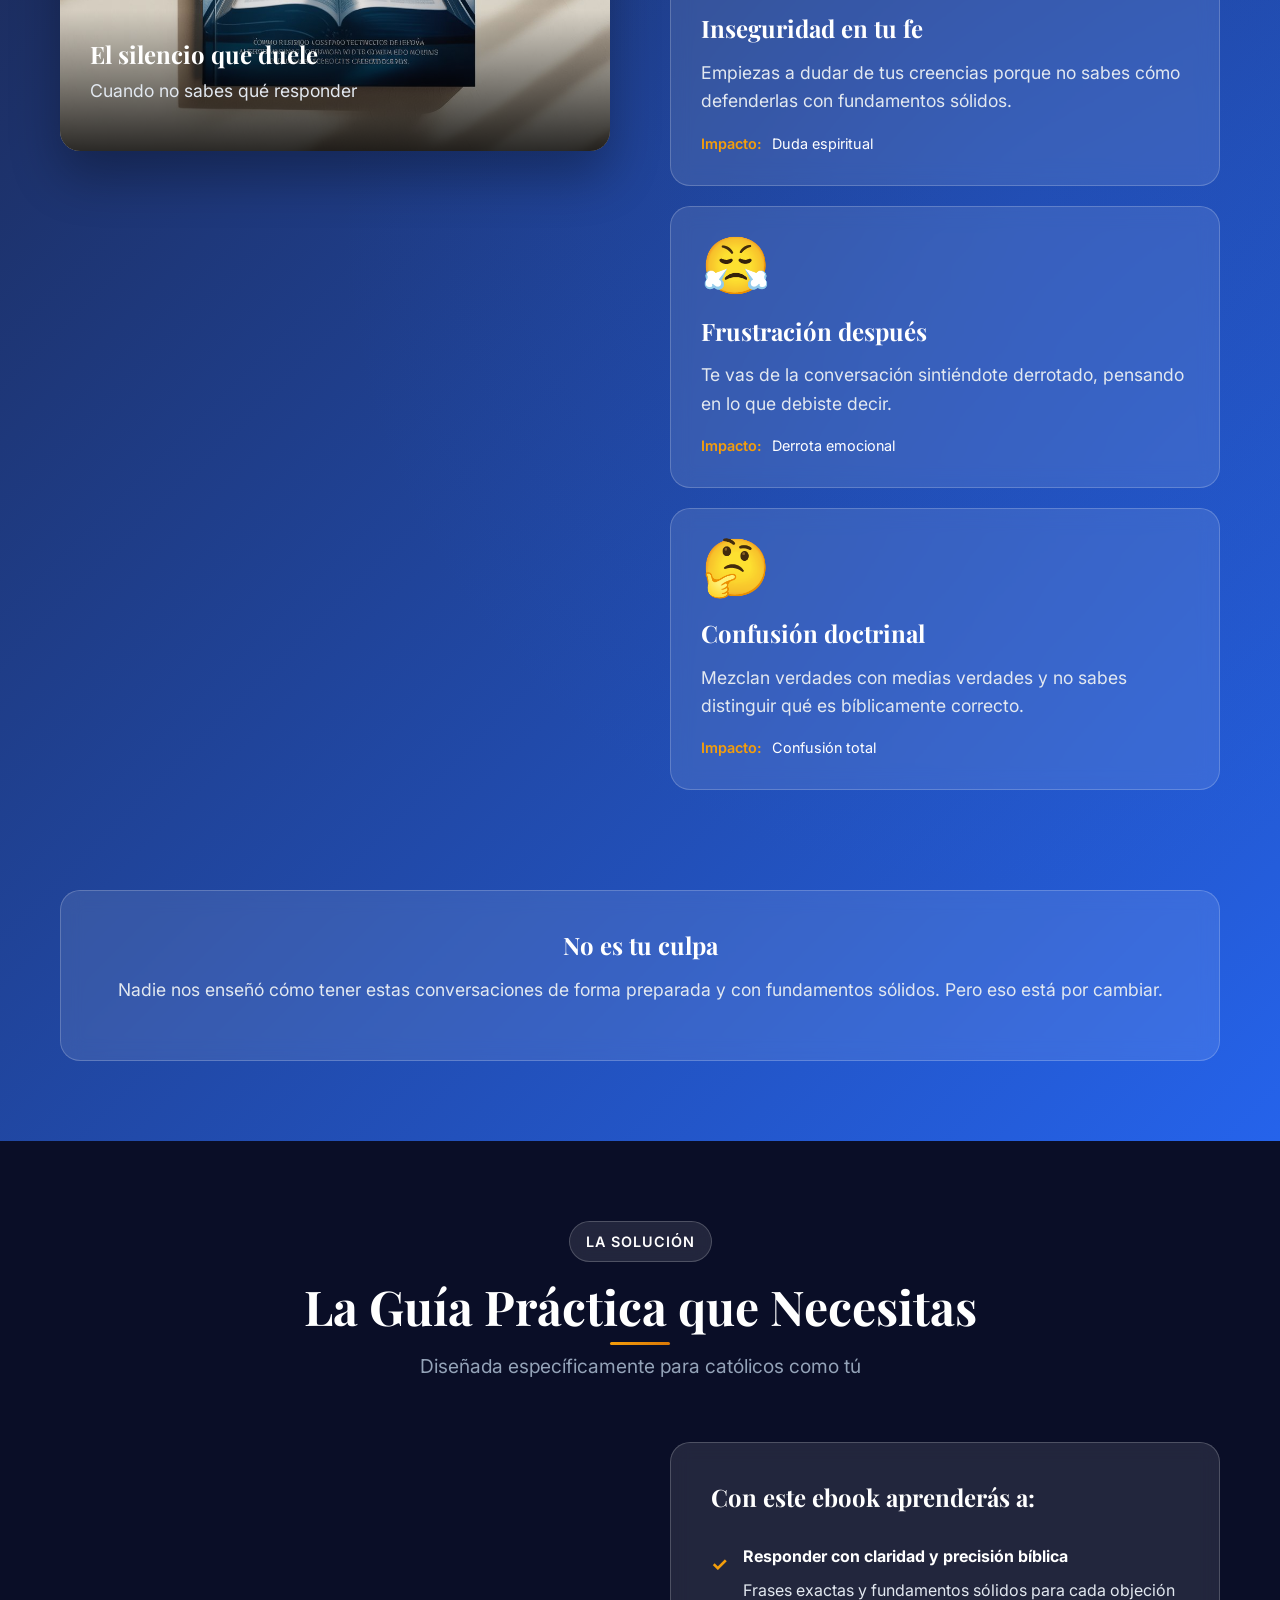
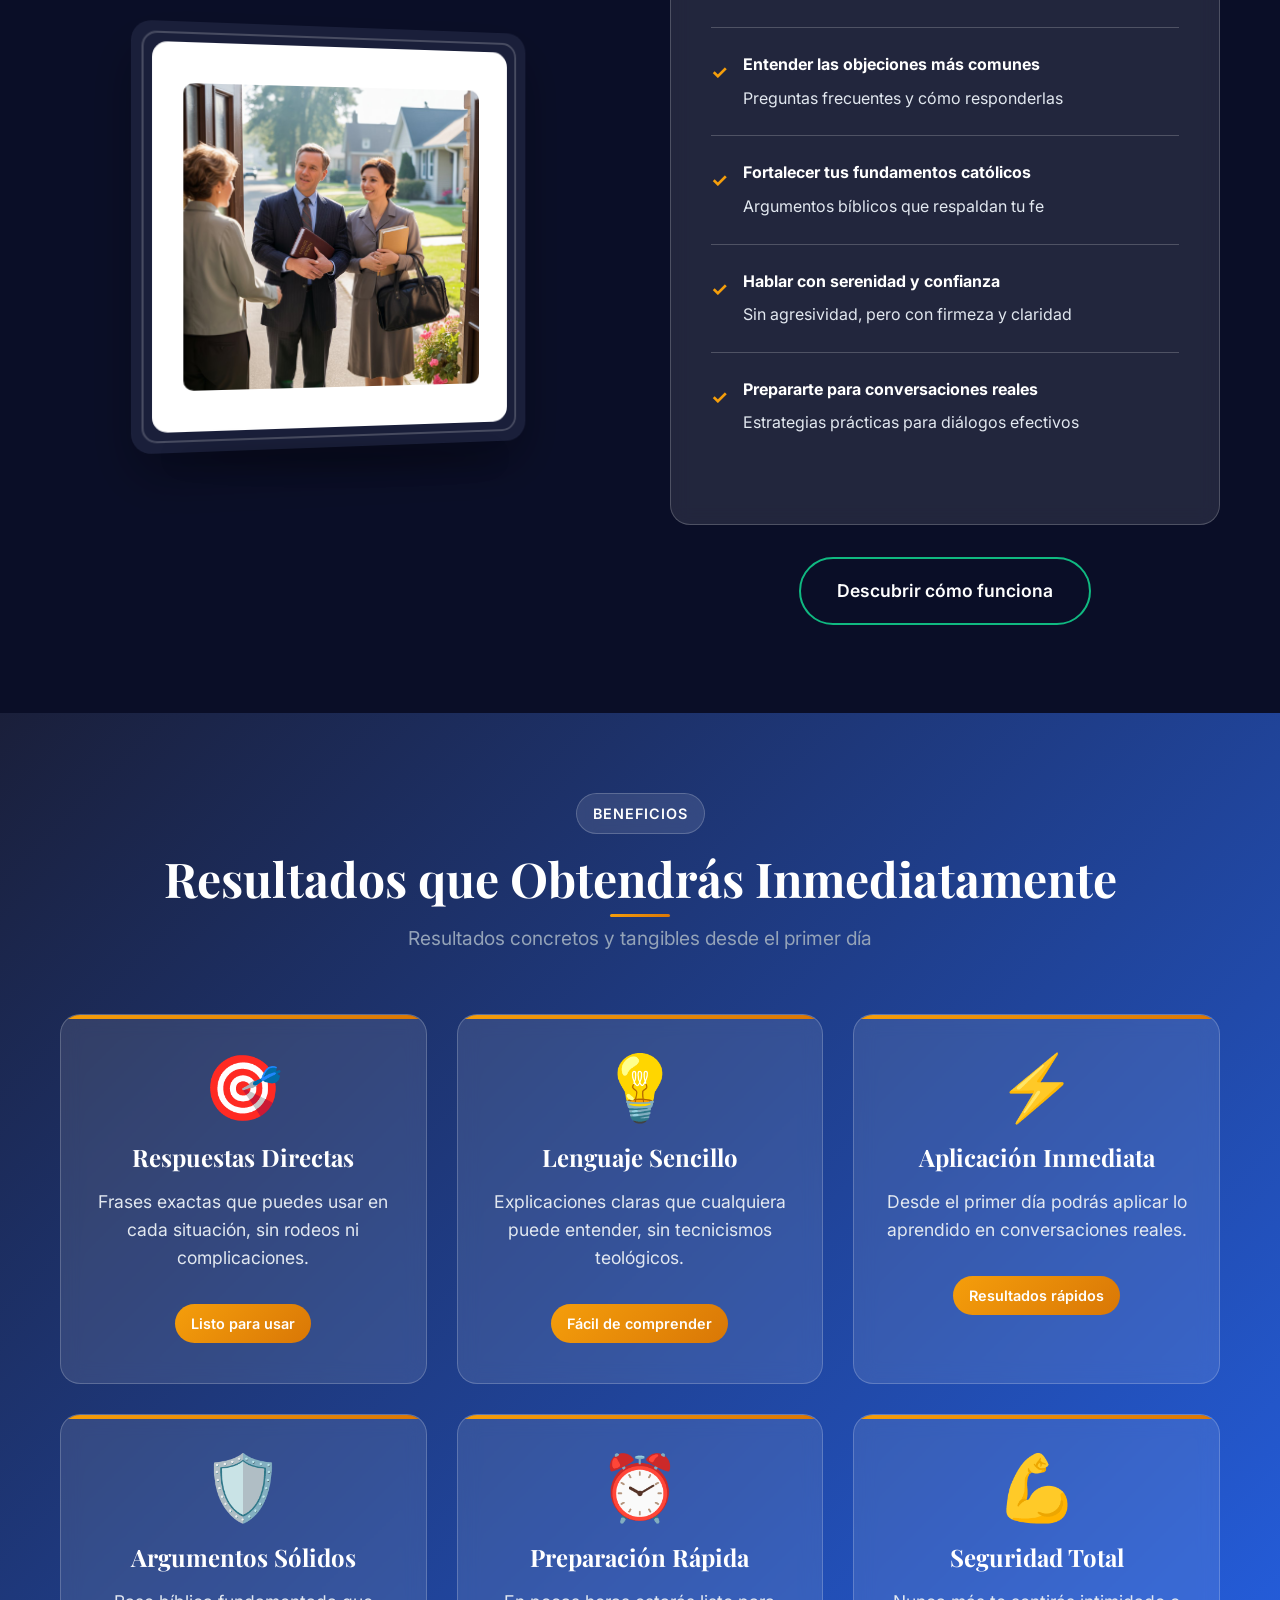
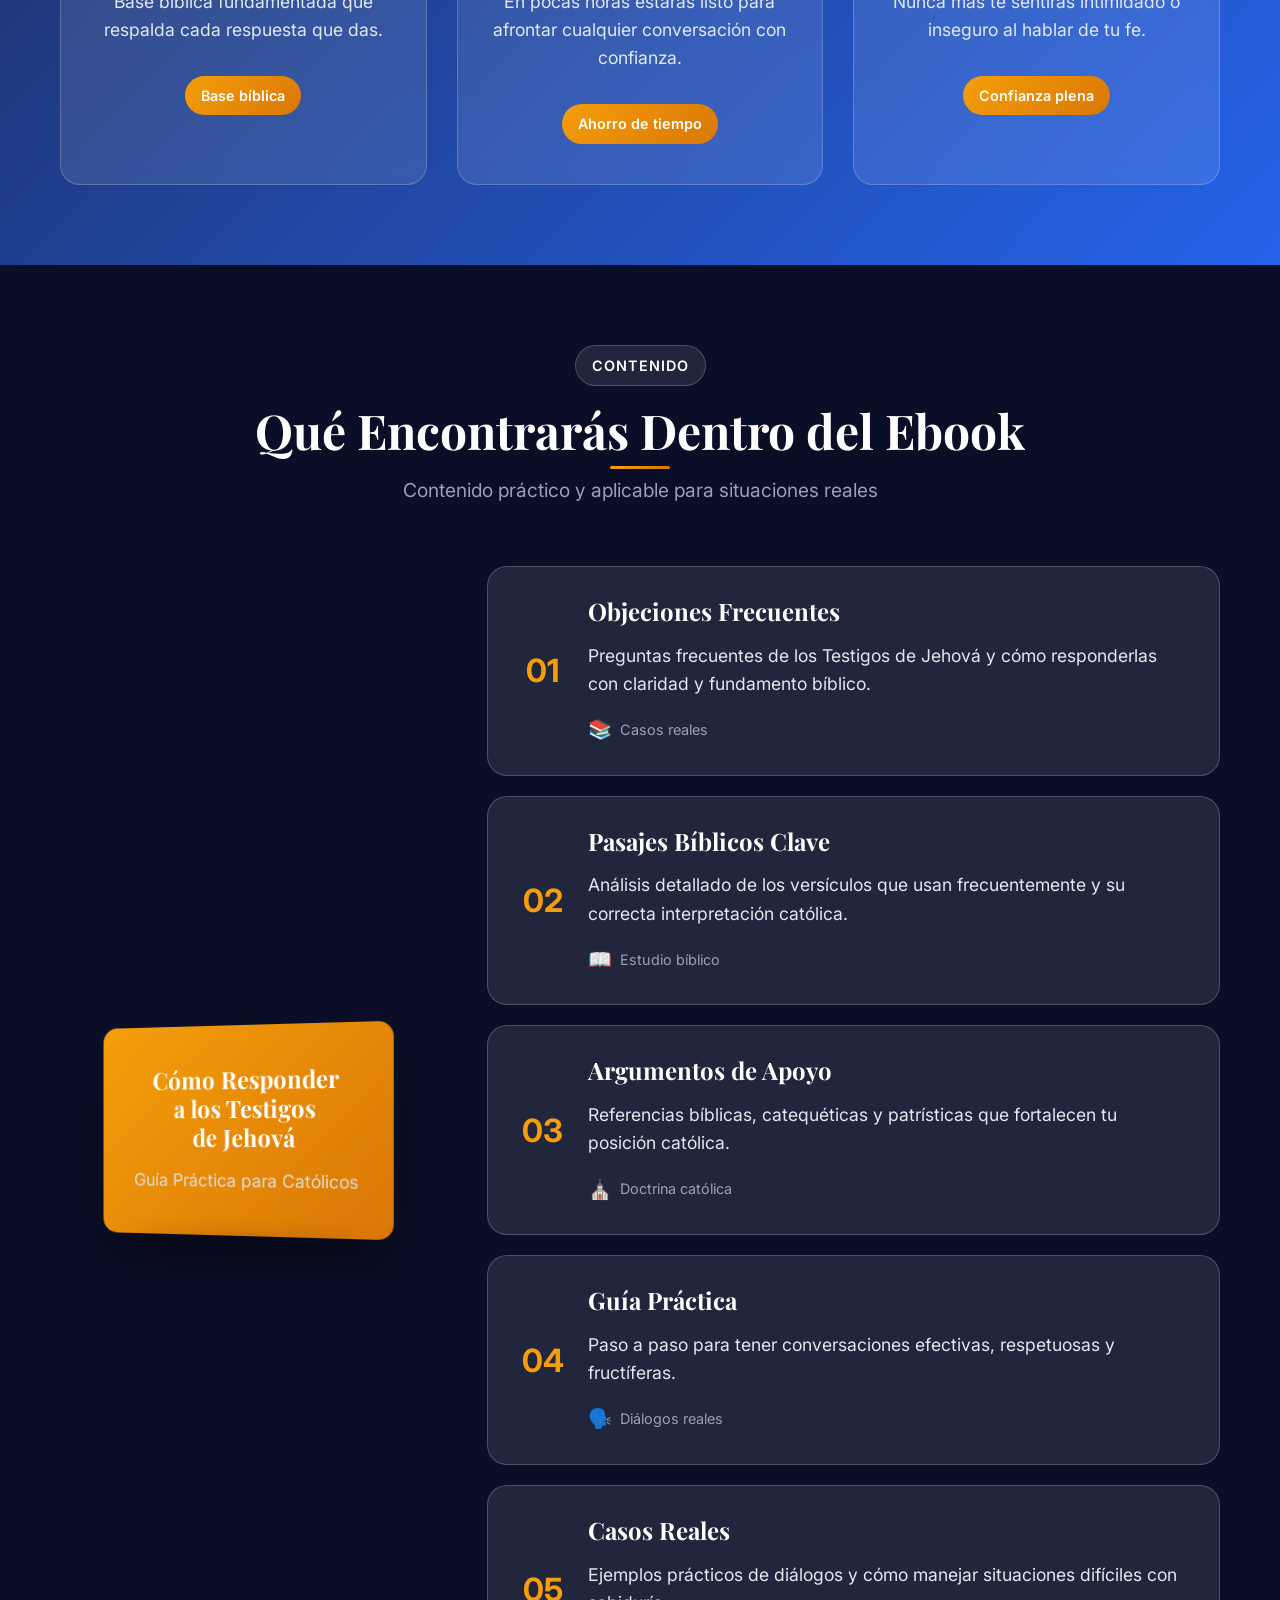
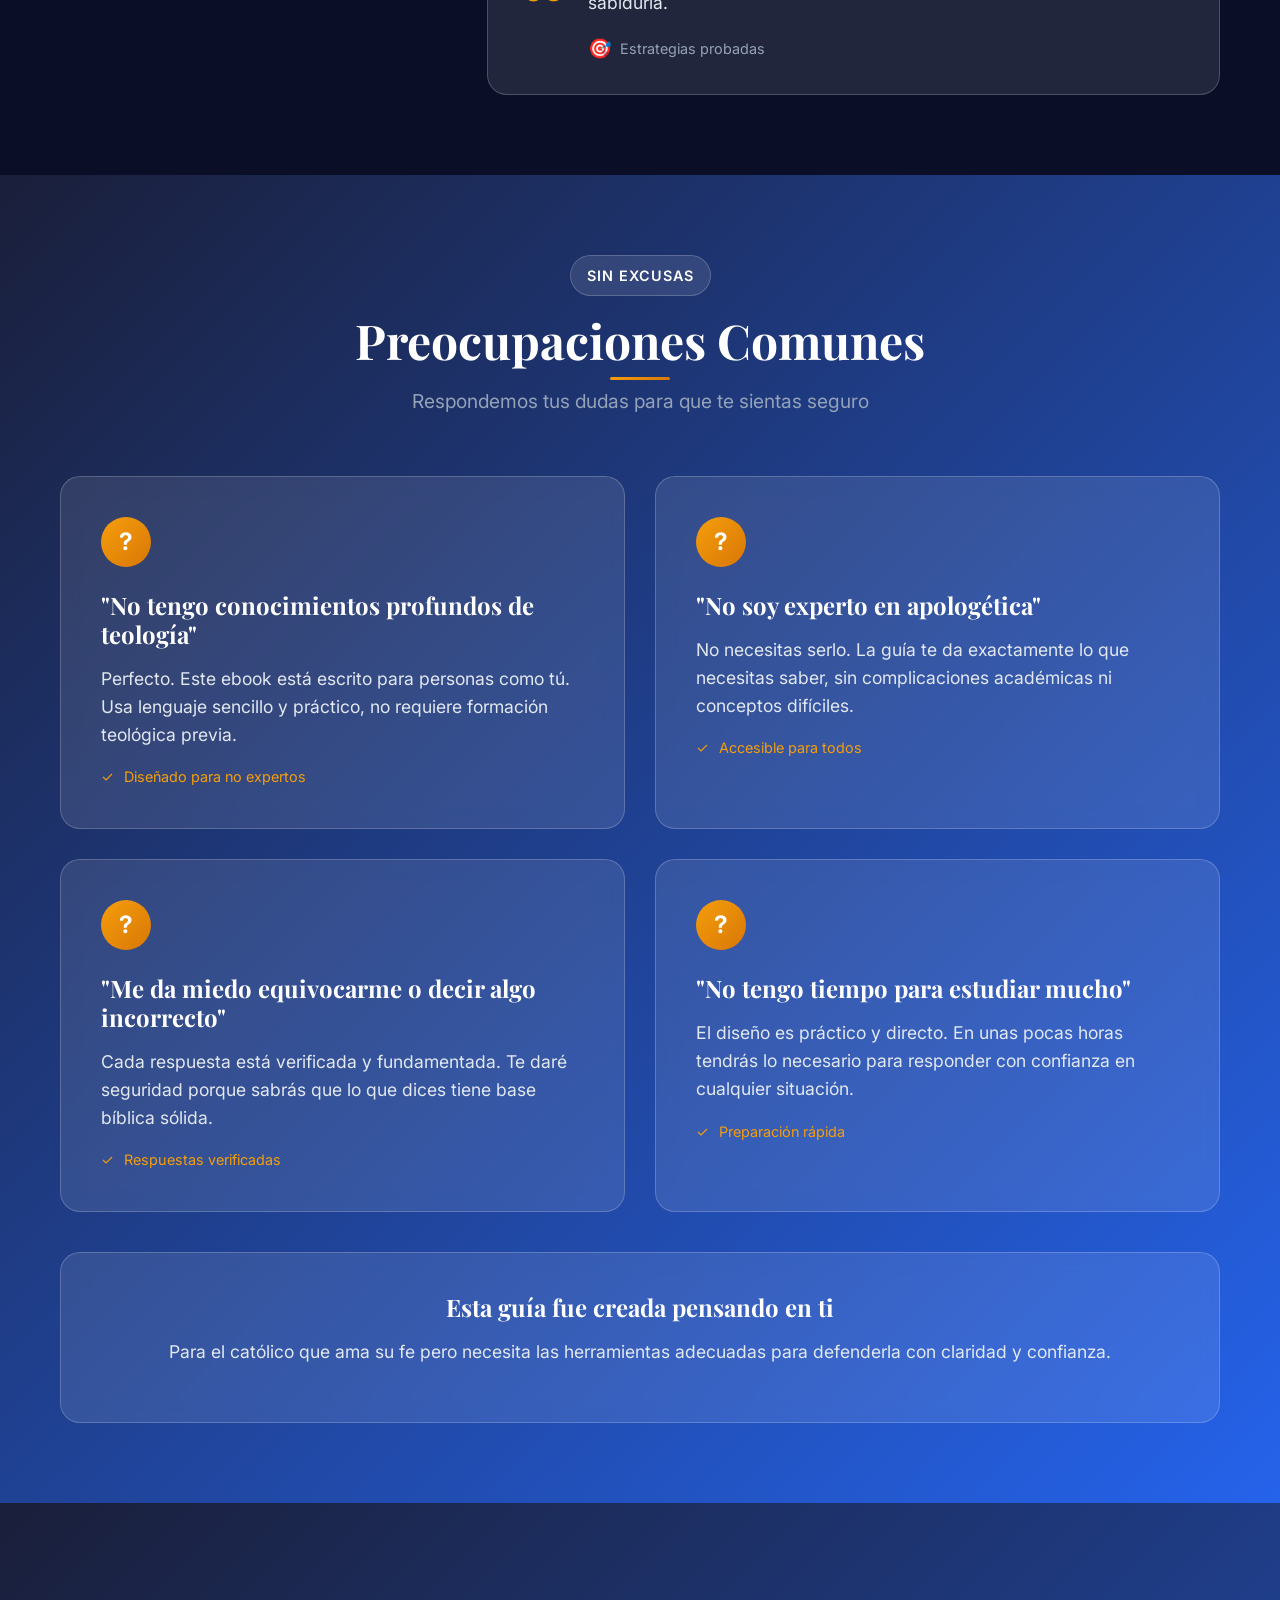
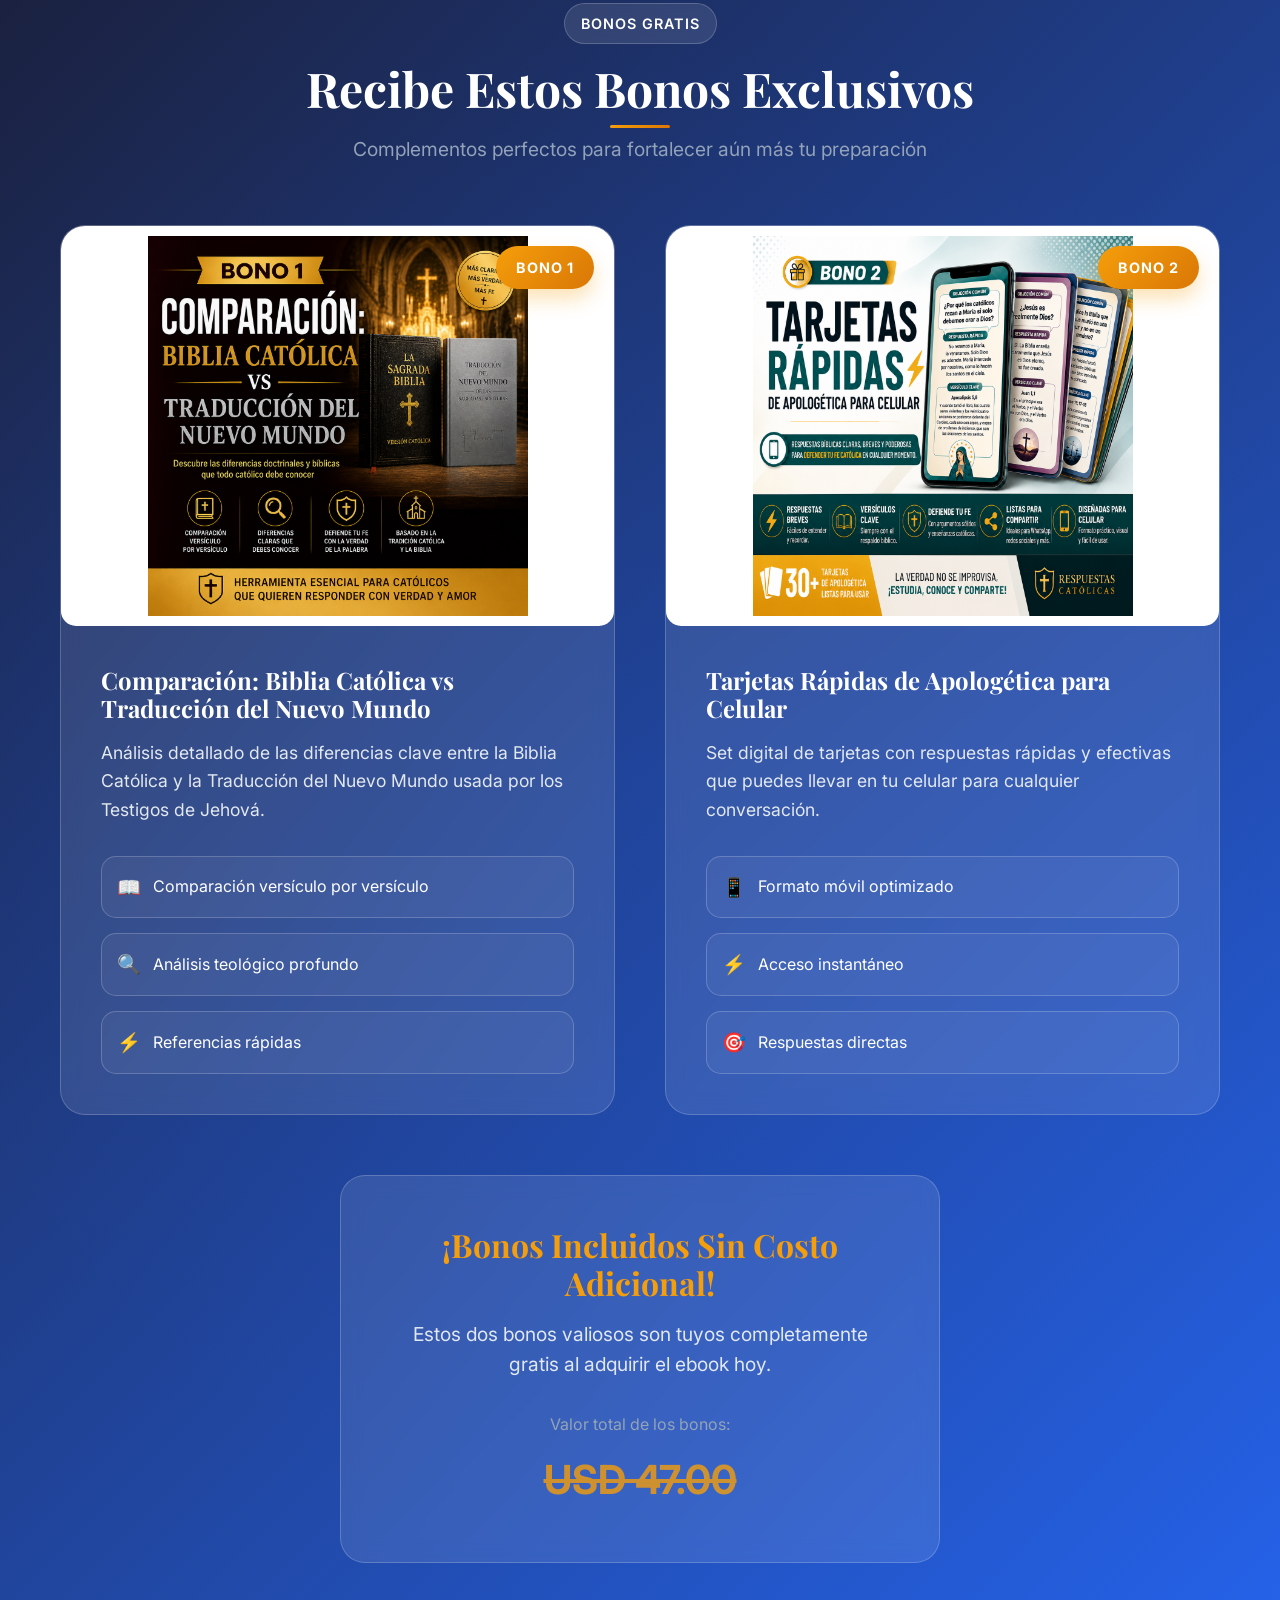
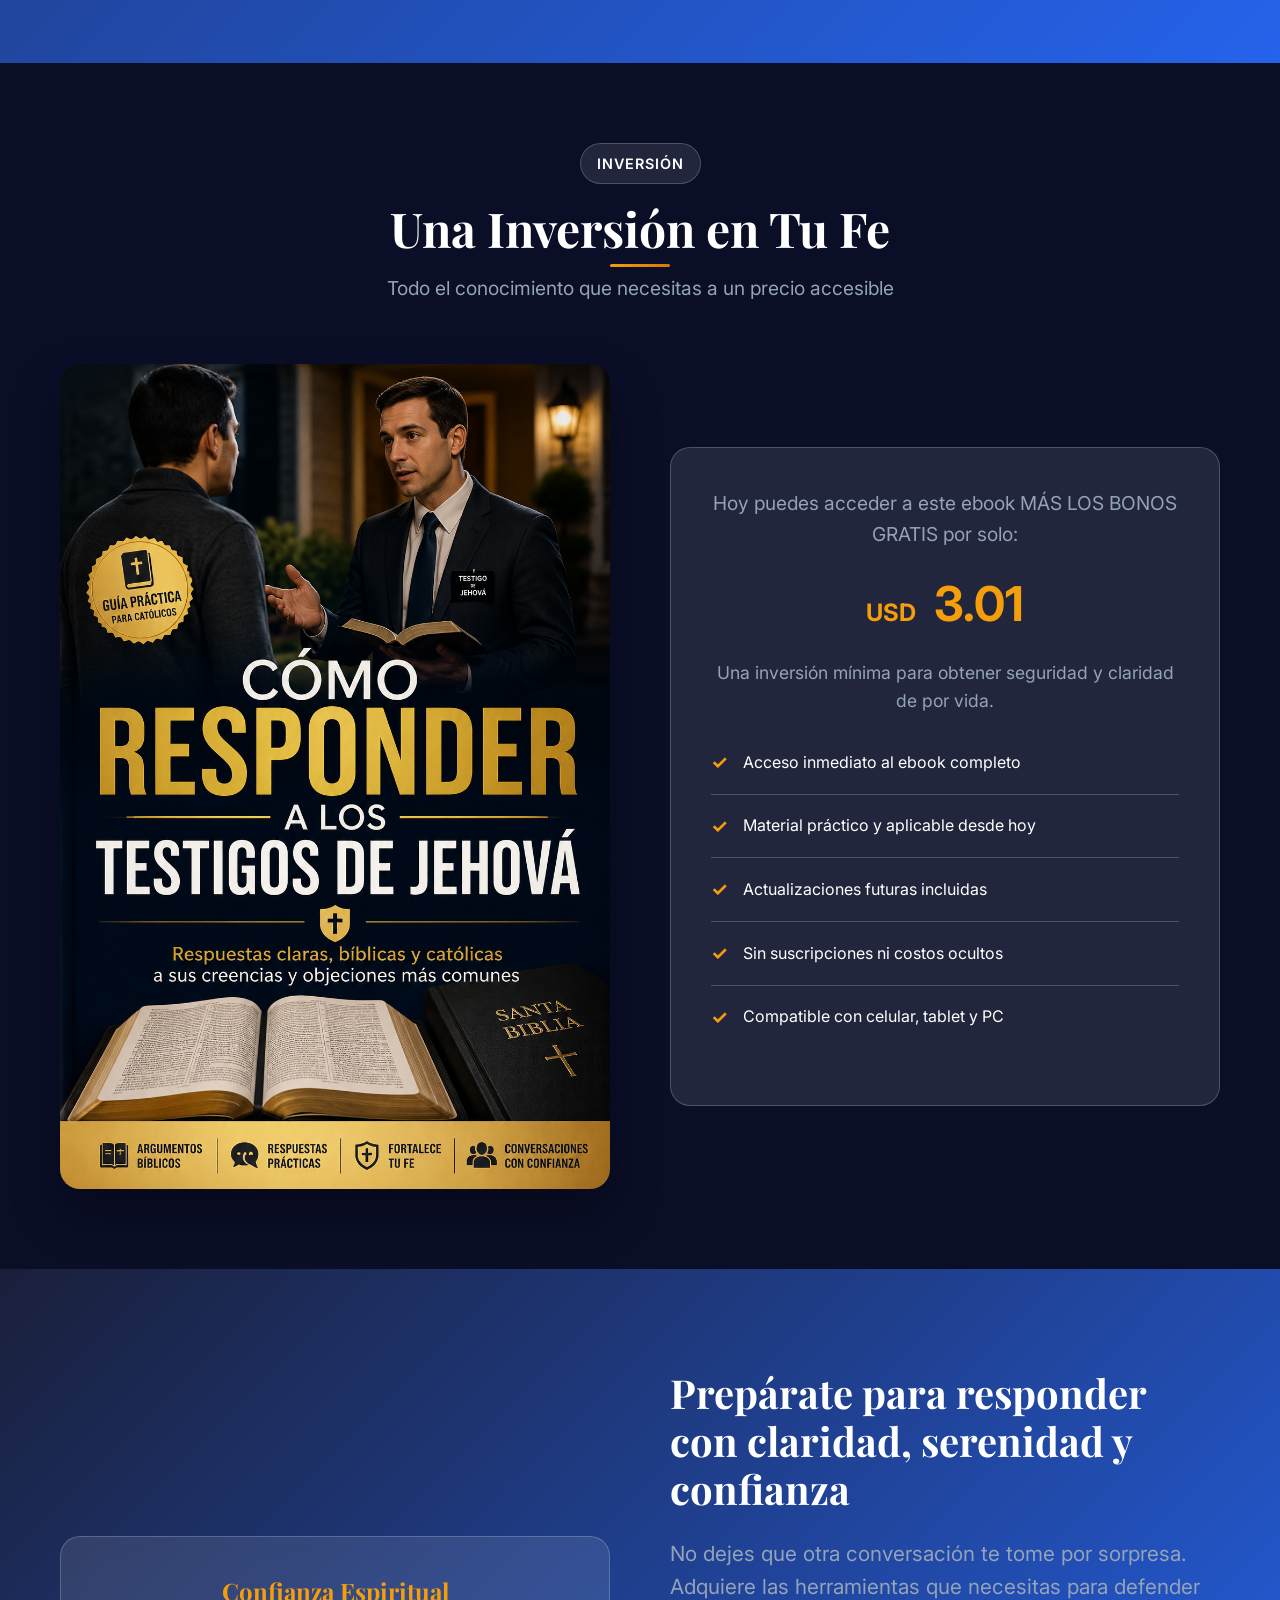
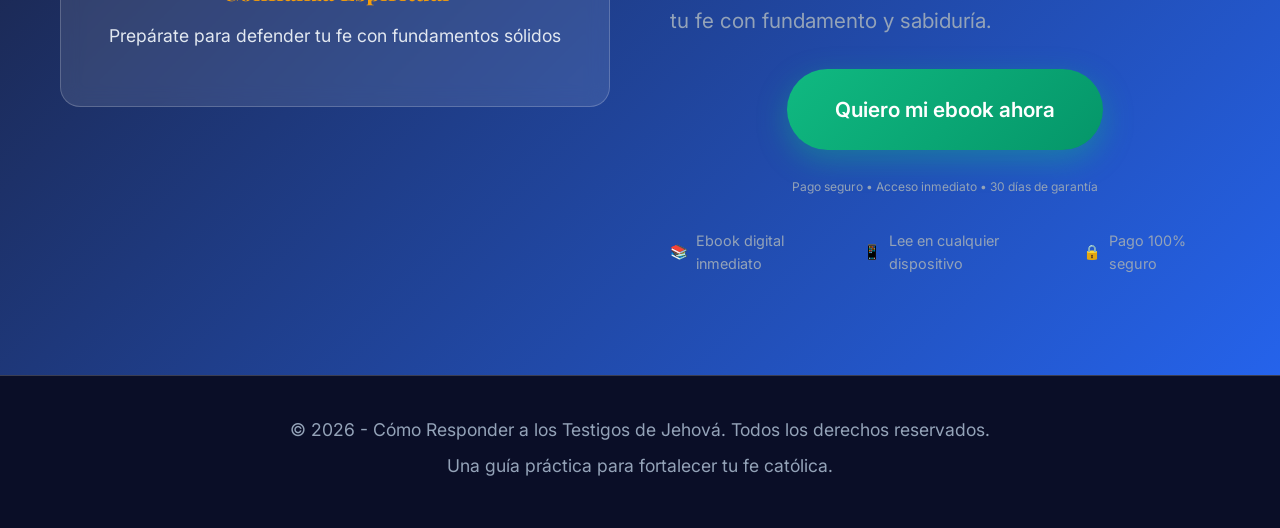
==== commit ca5070f8: "Add files via upload" ====
--- a/index.html
+++ b/index.html
@@ -562,7 +562,7 @@
                 
                 <div class="pricing-box">
                     <div class="price-reveal">
-                        <p class="price-intro">Hoy puedes acceder a este ebook por solo:</p>
+                        <p class="price-intro">Hoy puedes acceder a este ebook MÁS LOS BONOS GRATIS por solo:</p>
                         <div class="price-amount">
                             <span class="currency">USD</span>
                             <span class="price">6.99</span>
--- a/styles-fixed.css
+++ b/styles-fixed.css
@@ -246,24 +246,24 @@
 }
 
 .cta-button.primary {
-    background: var(--gradient-accent);
+    background: linear-gradient(135deg, #10b981, #059669);
     color: white;
-    box-shadow: 0 10px 30px rgba(245, 158, 11, 0.4);
+    box-shadow: 0 10px 30px rgba(16, 185, 129, 0.4);
 }
 
 .cta-button.primary:hover {
     transform: translateY(-2px);
-    box-shadow: 0 15px 40px rgba(245, 158, 11, 0.5);
+    box-shadow: 0 15px 40px rgba(16, 185, 129, 0.5);
 }
 
 .cta-button.secondary {
     background: transparent;
     color: var(--text-primary);
-    border: 2px solid var(--accent-gold);
+    border: 2px solid #10b981;
 }
 
 .cta-button.secondary:hover {
-    background: var(--accent-gold);
+    background: #10b981;
     color: white;
 }
 
@@ -998,7 +998,7 @@
     }
     
     .bonus-image {
-        height: 250px;
+        height: 300px;
     }
     
     .bonus-content {
@@ -1040,9 +1040,12 @@
 
 .bonus-image {
     width: 100%;
-    height: 300px;
-    object-fit: cover;
+    height: 400px;
+    object-fit: contain;
     display: block;
+    background: white;
+    padding: 10px;
+    border-radius: 15px;
 }
 
 .bonus-badge {
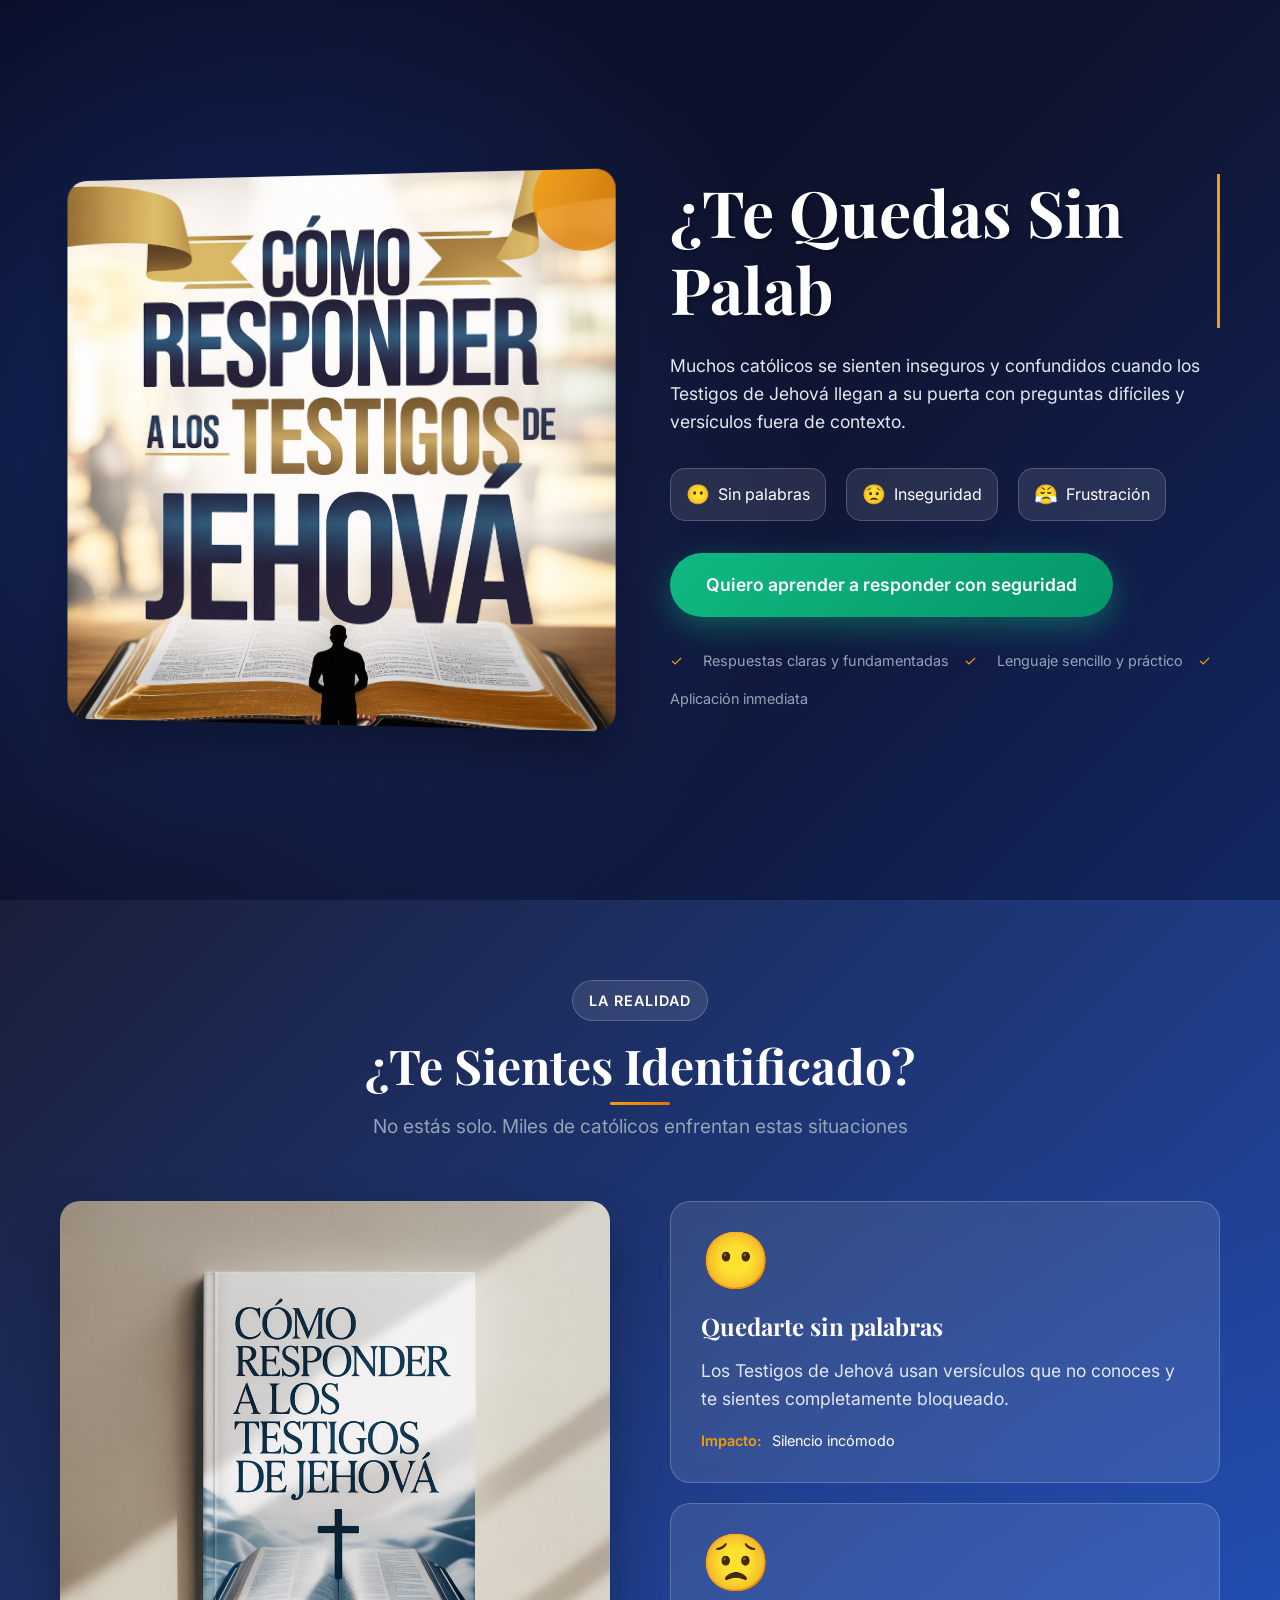
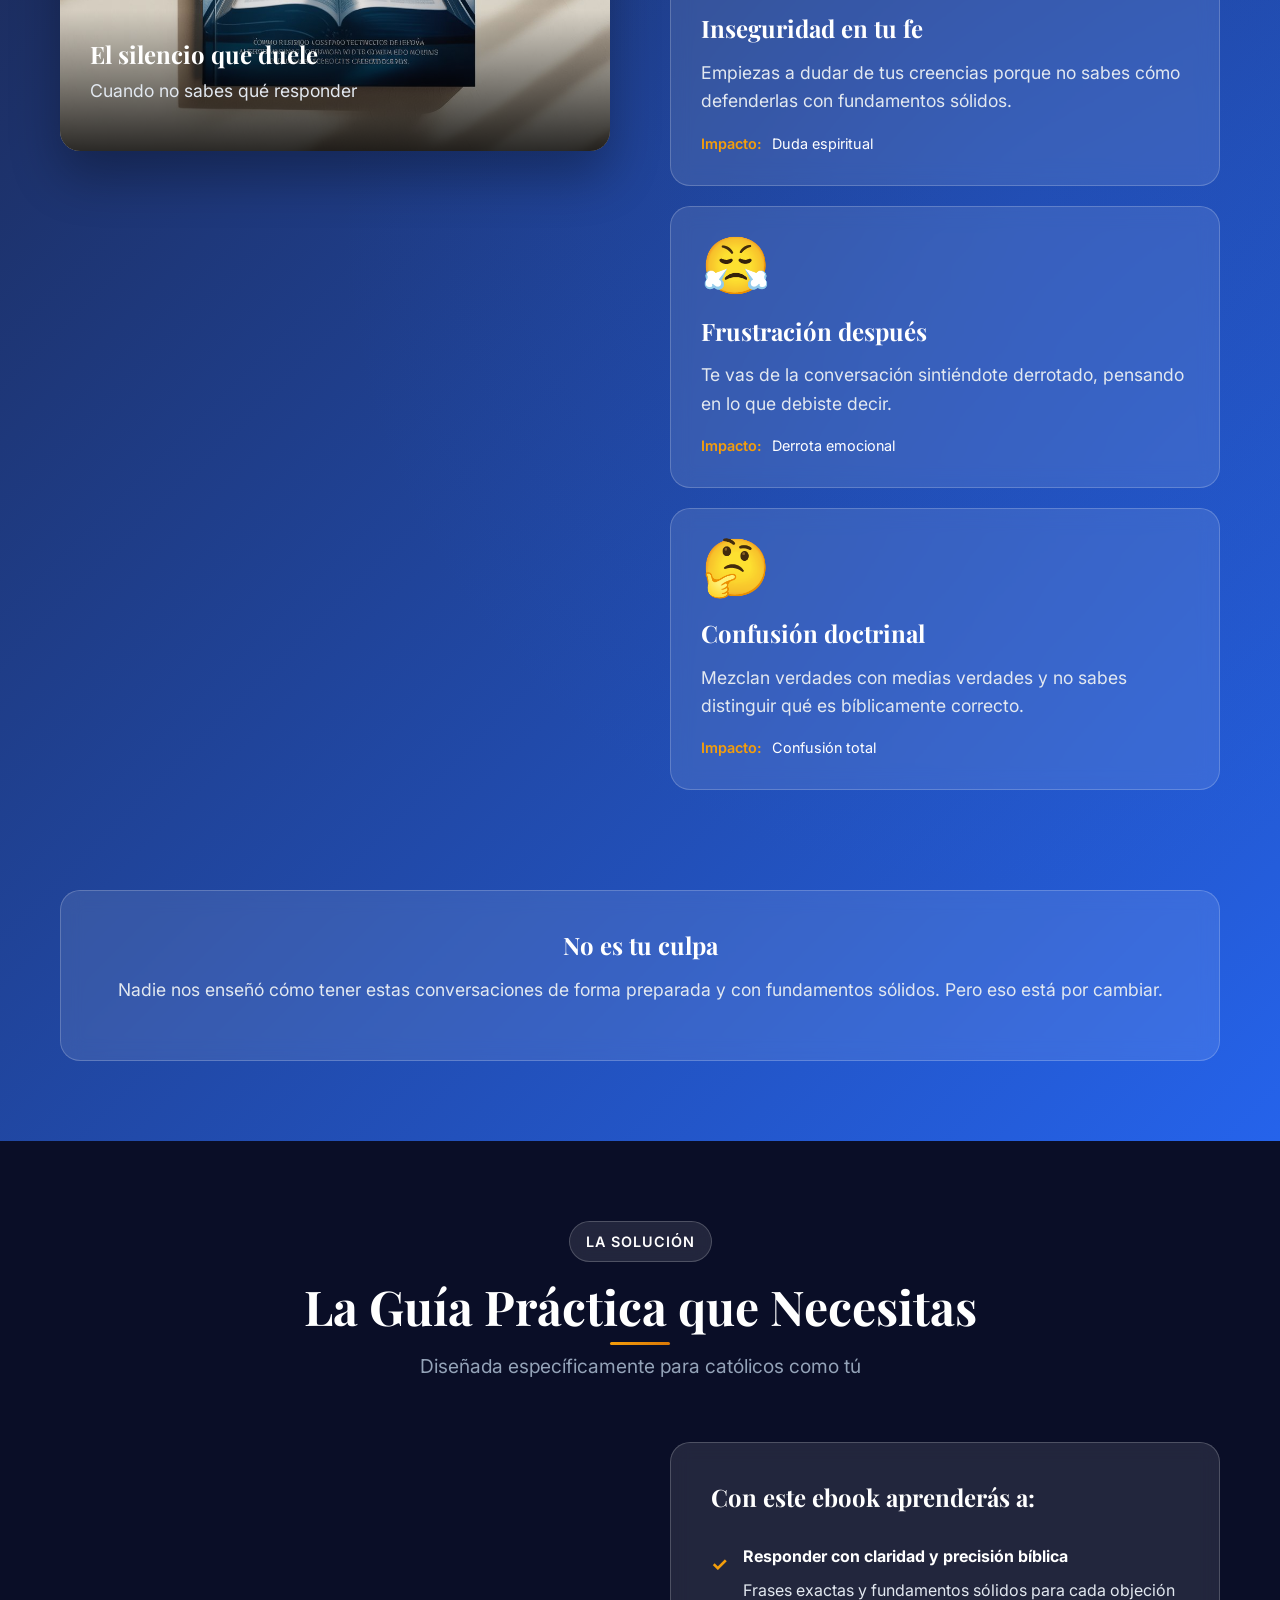
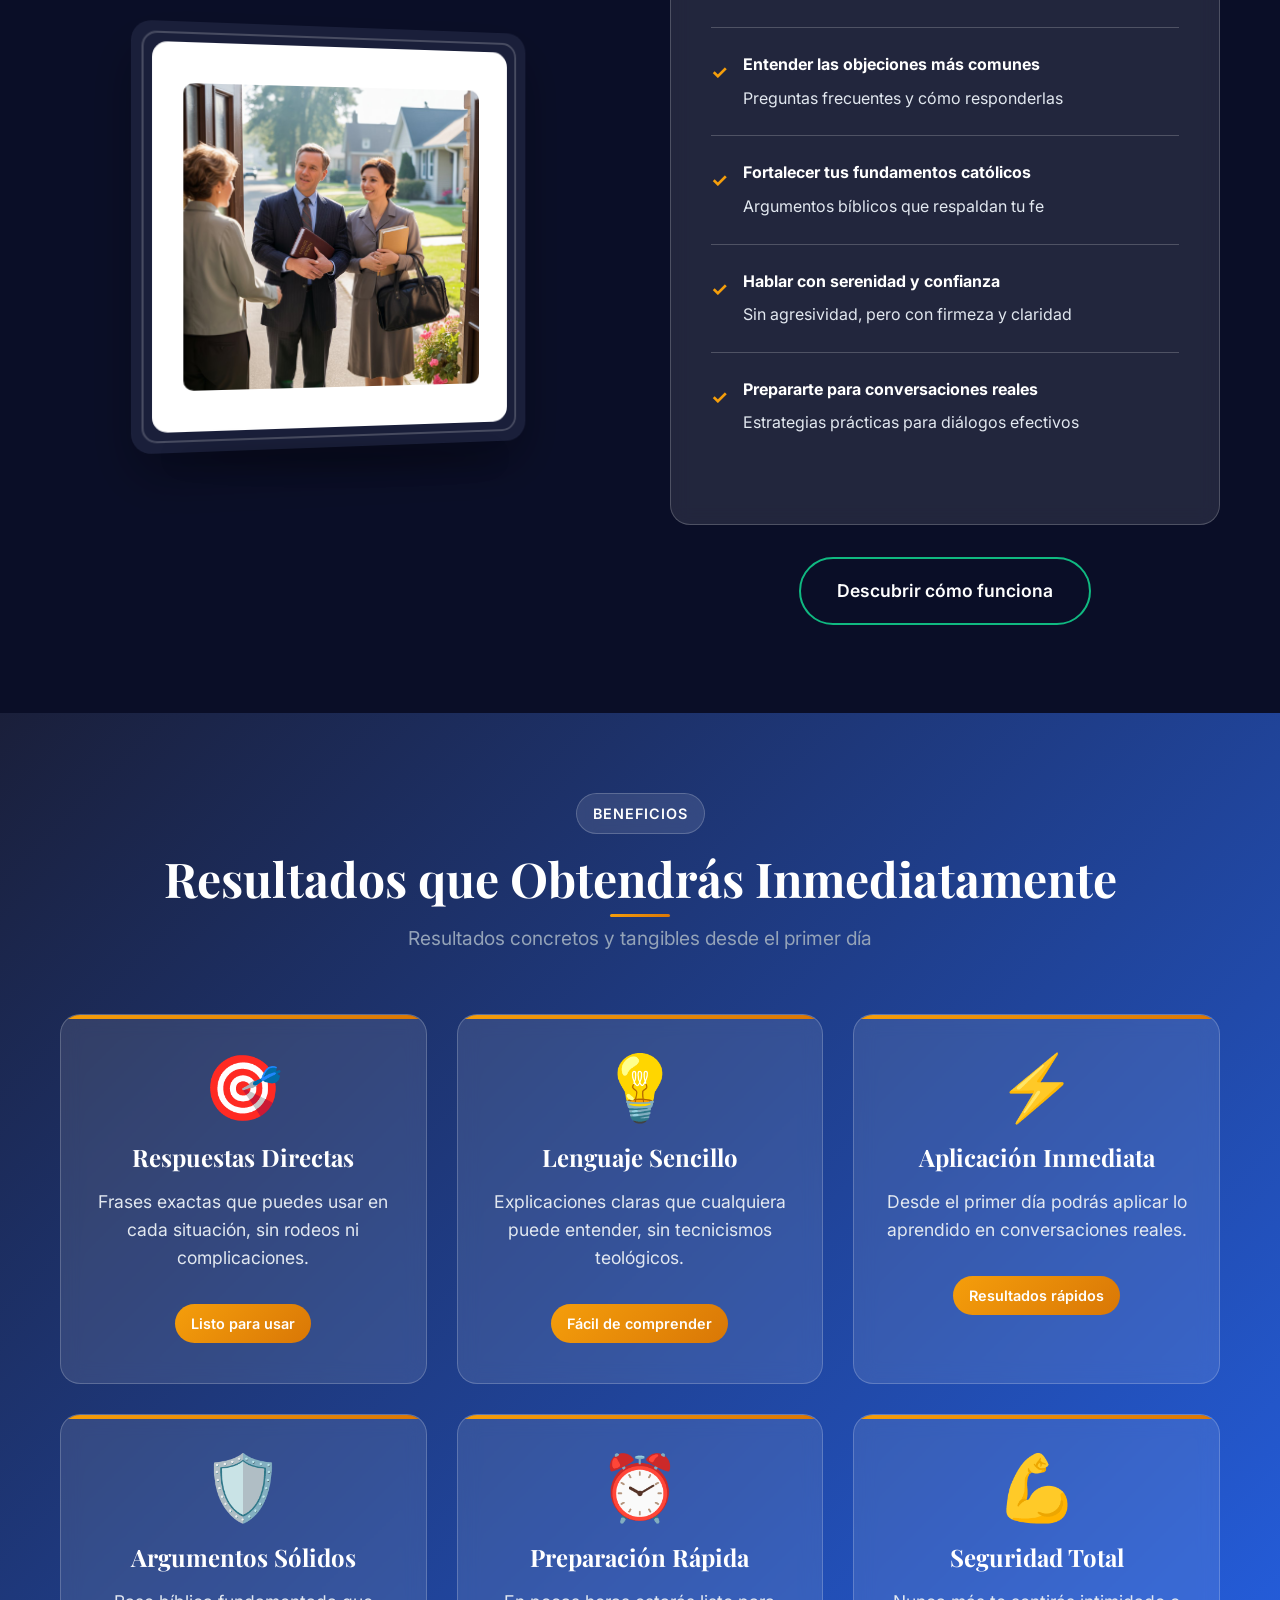
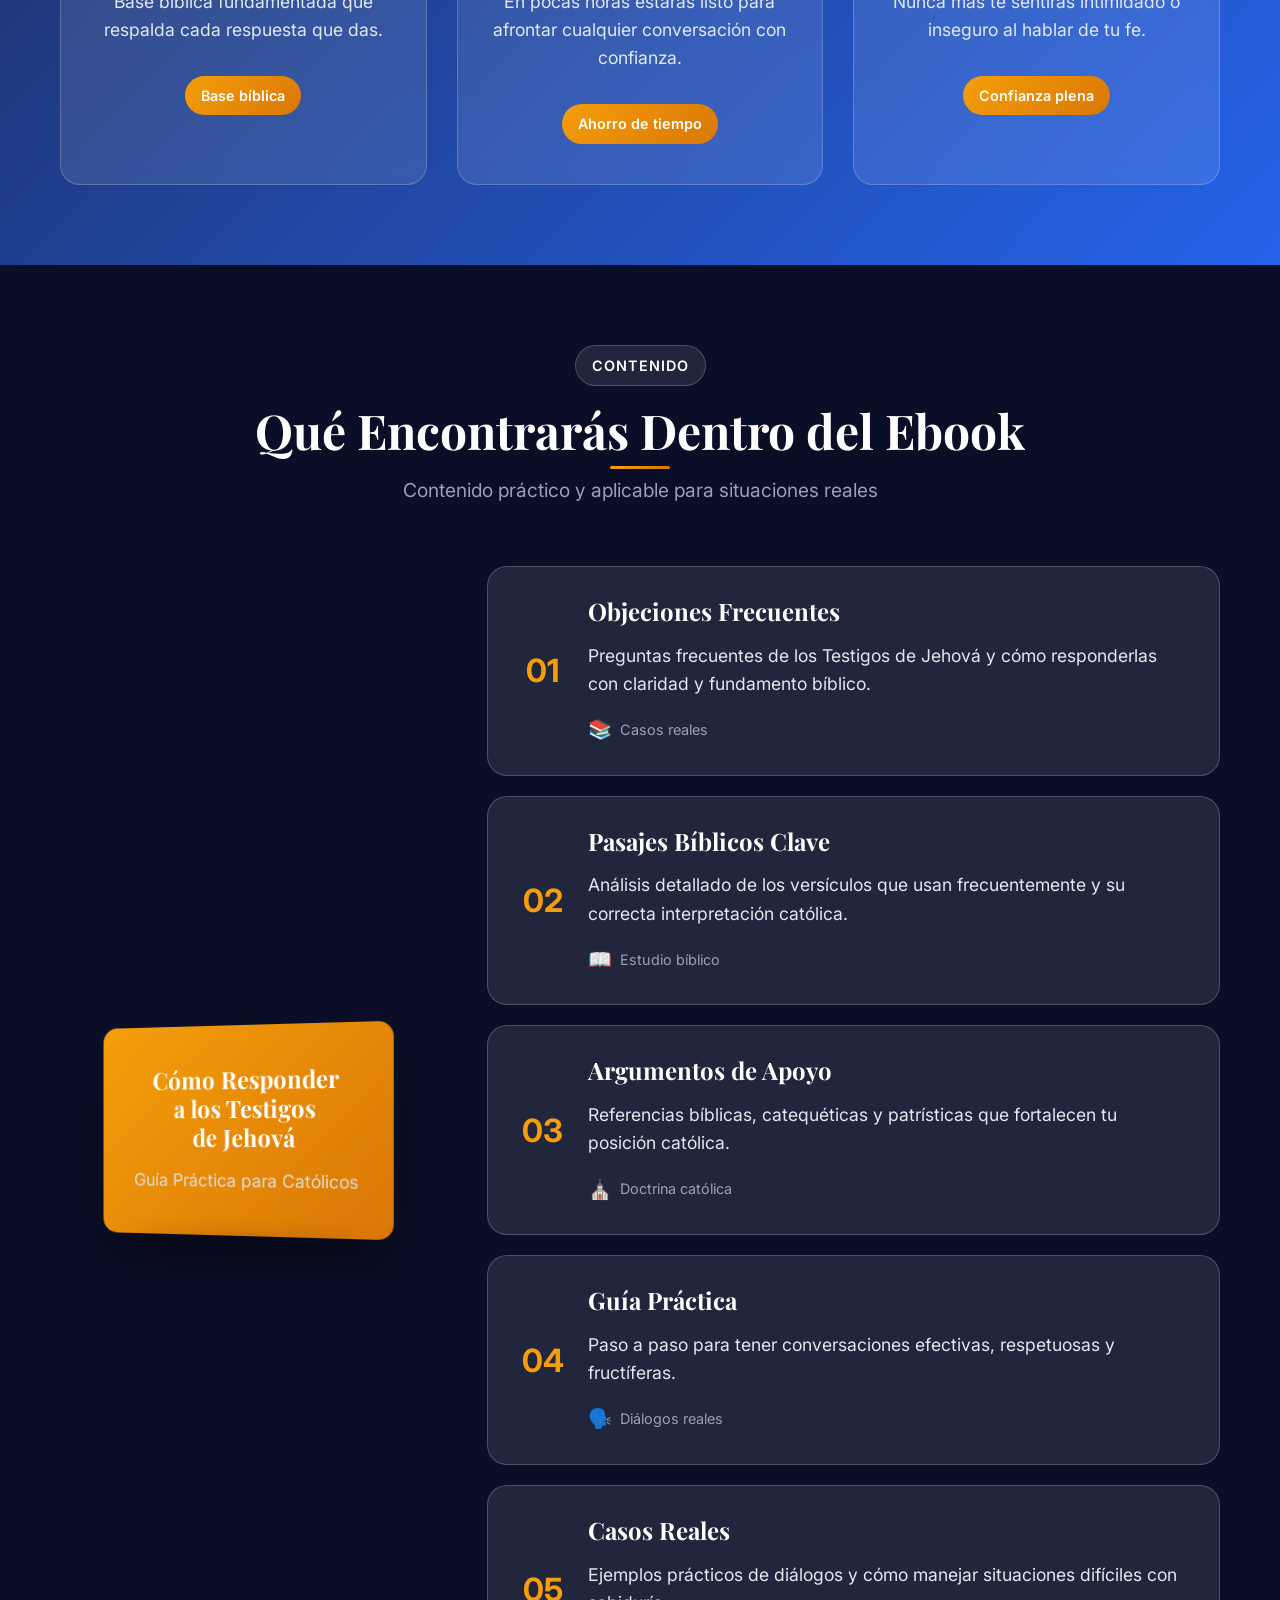
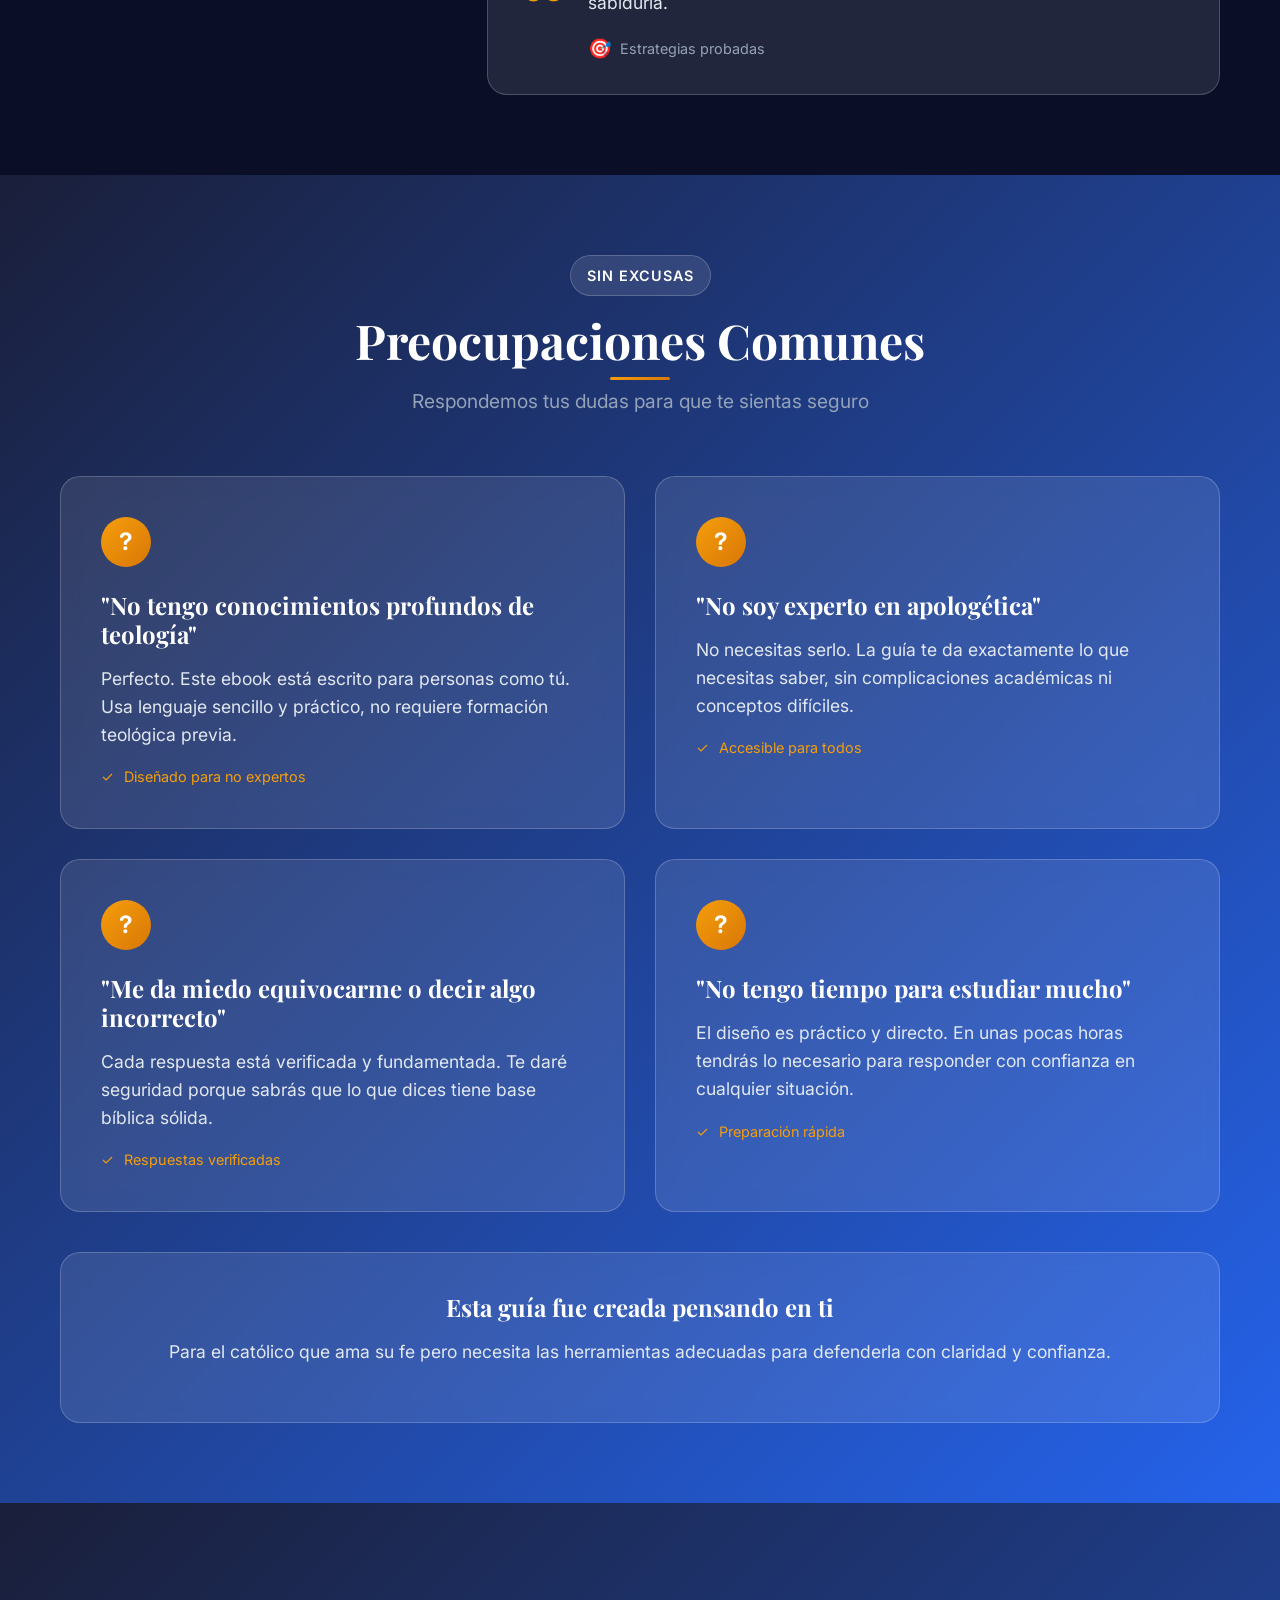
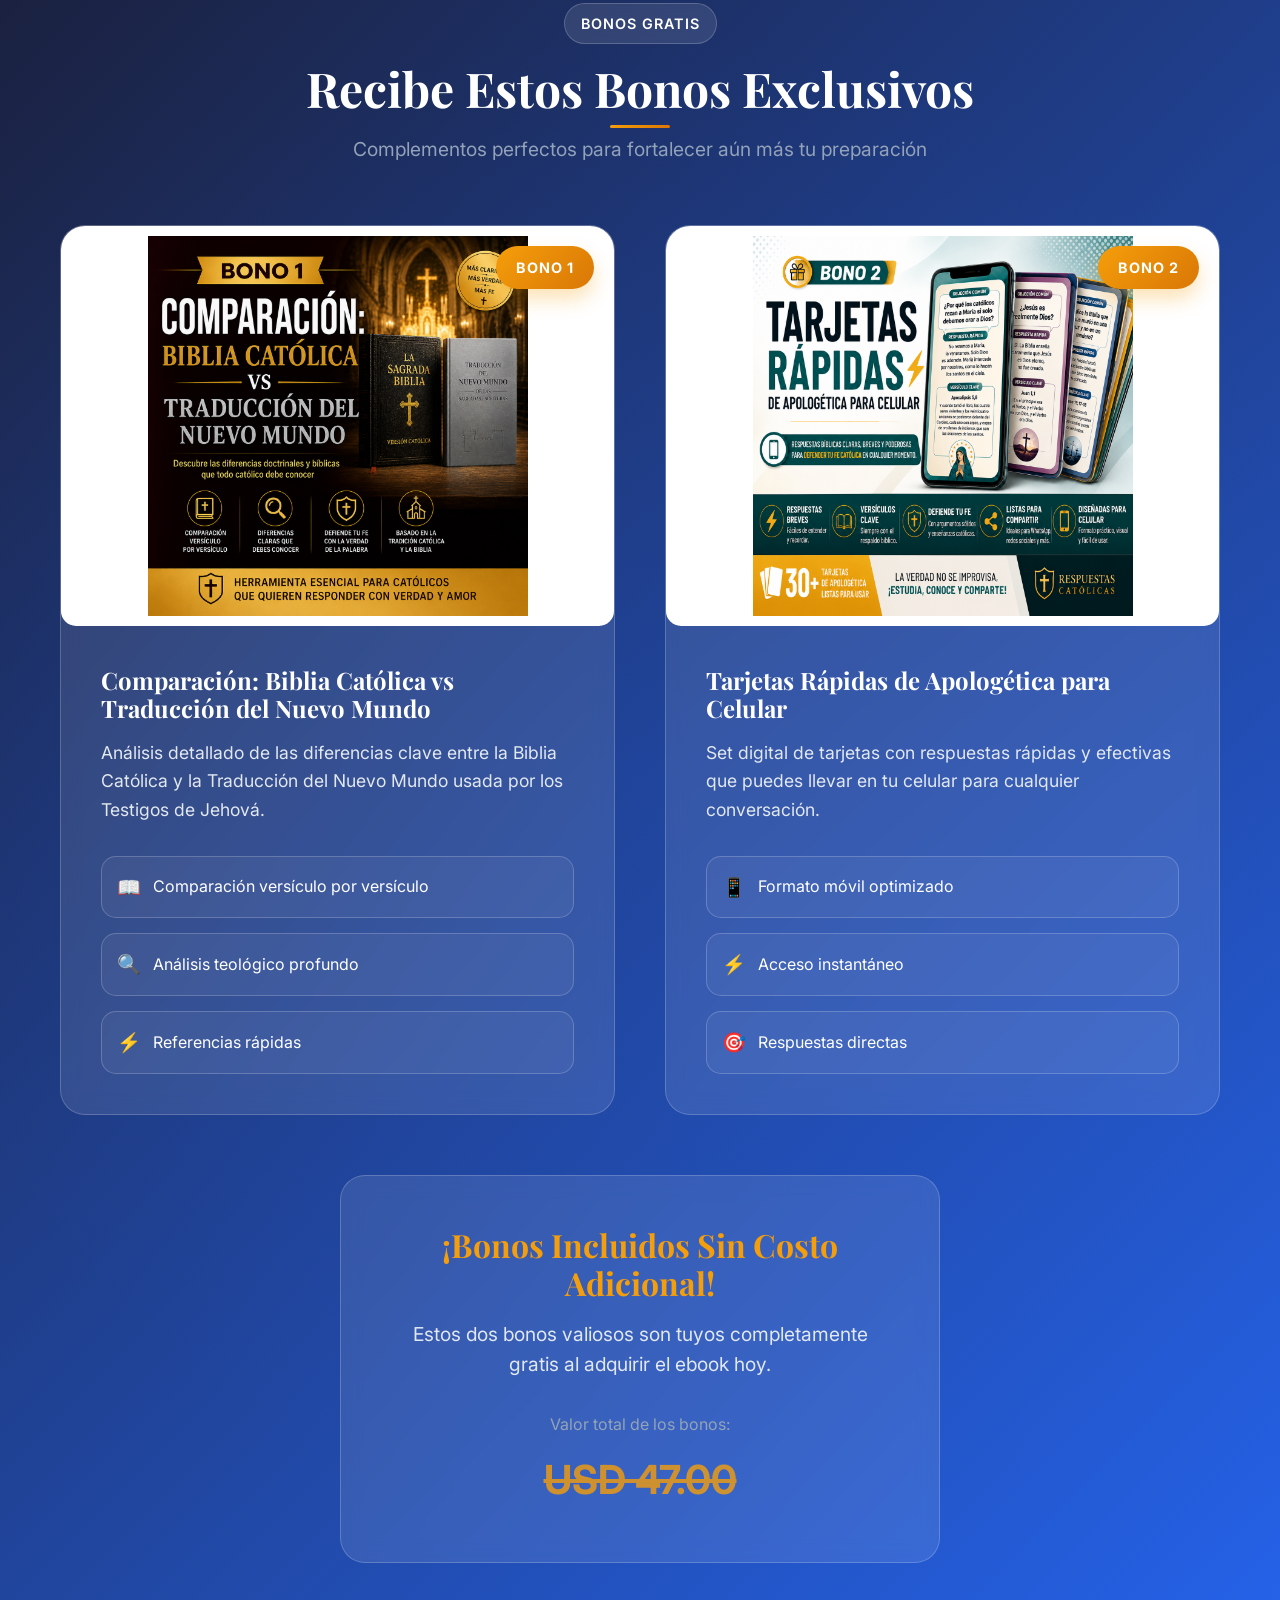
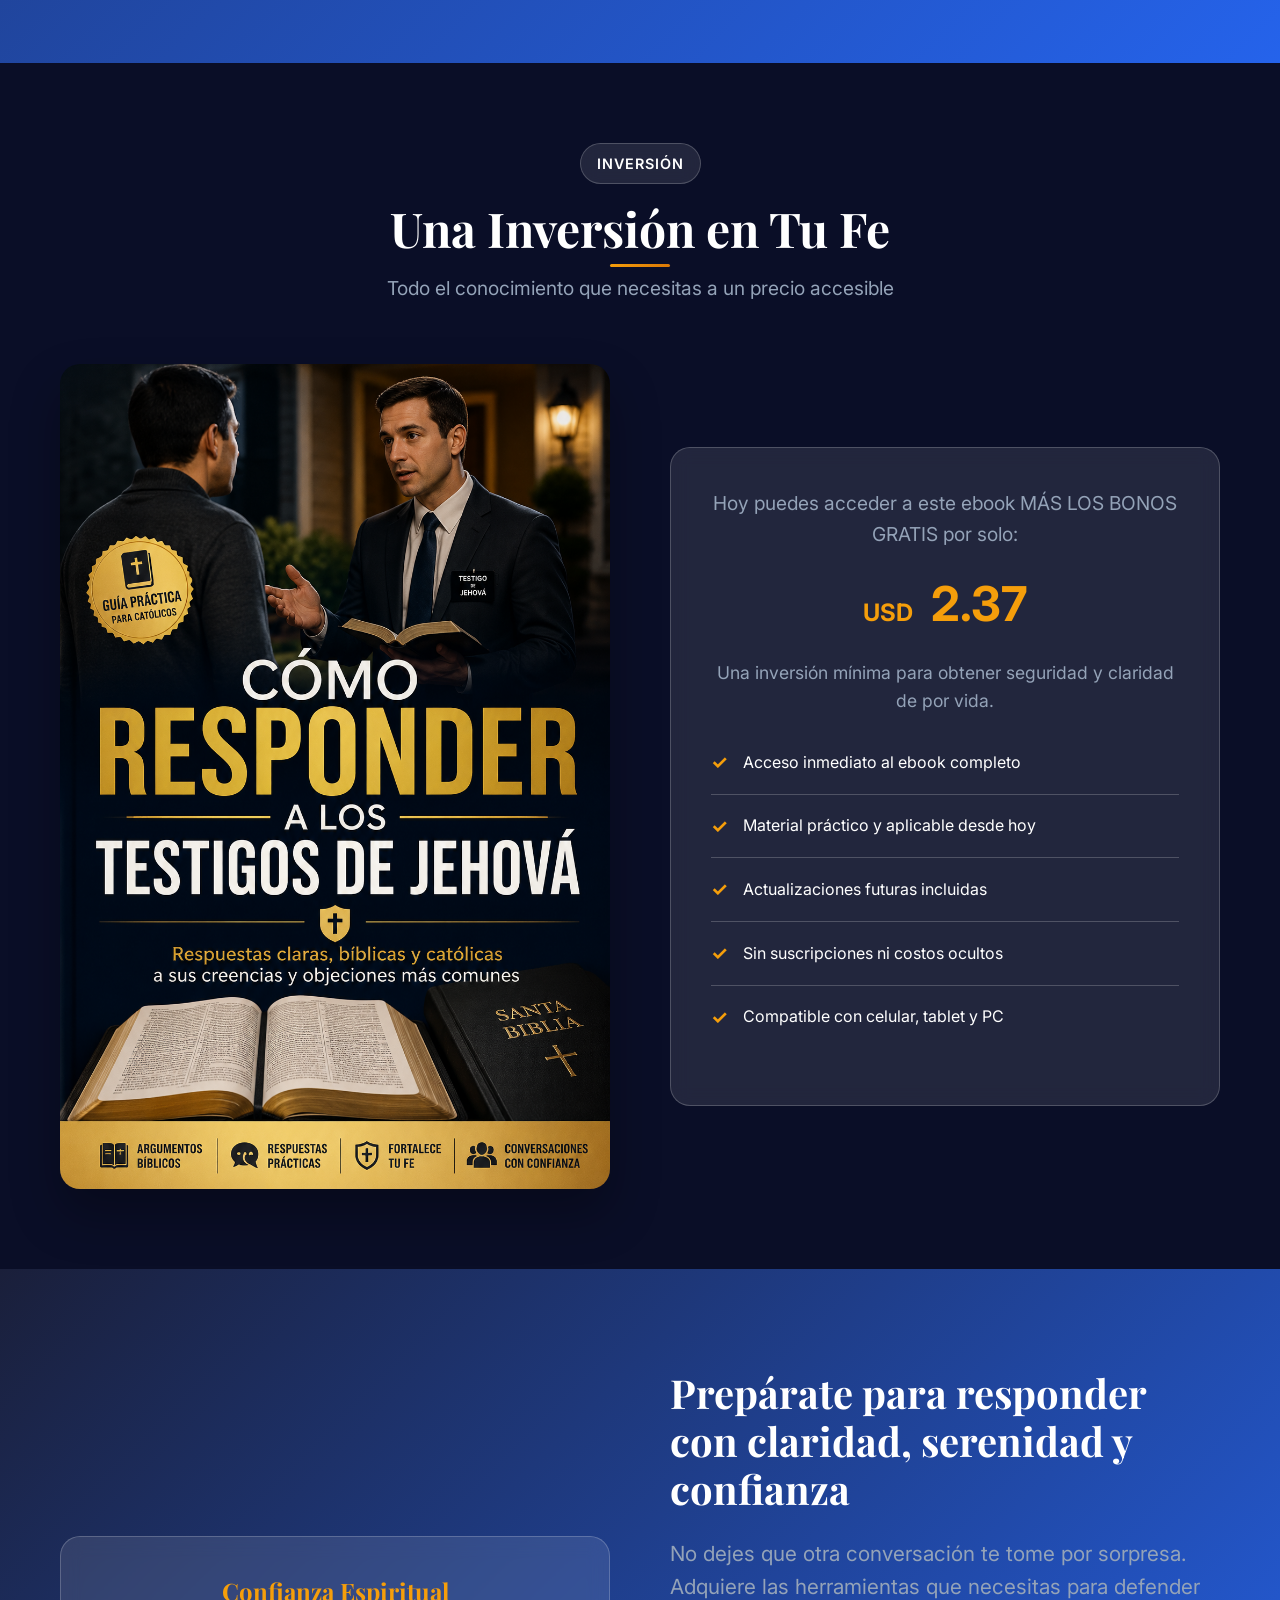
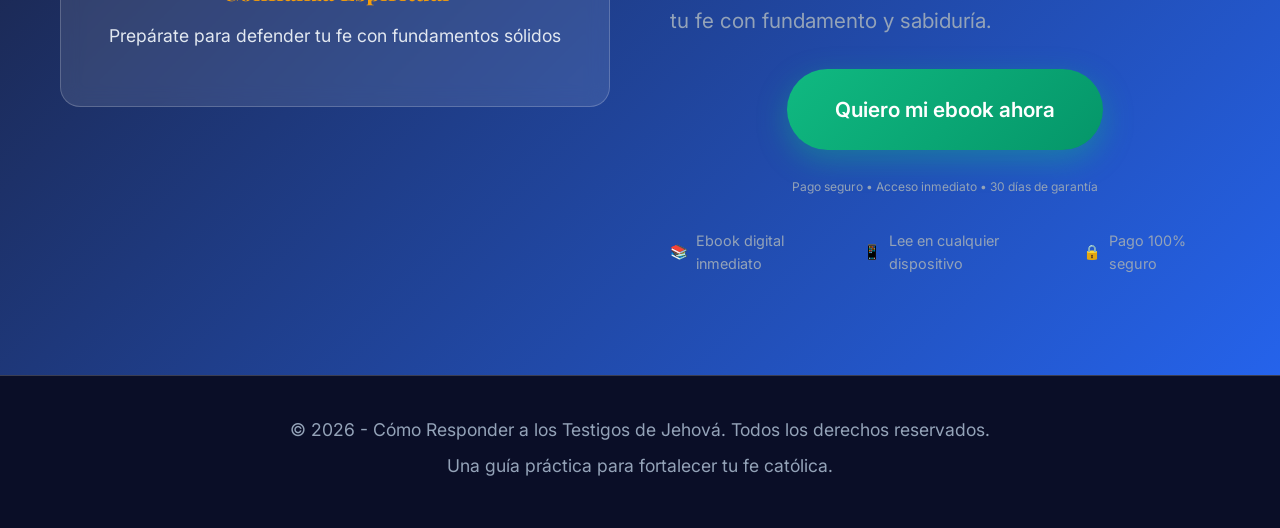
==== commit 1b2d68c0: "Add files via upload" ====
--- a/index.html
+++ b/index.html
@@ -565,7 +565,7 @@
                         <p class="price-intro">Hoy puedes acceder a este ebook MÁS LOS BONOS GRATIS por solo:</p>
                         <div class="price-amount">
                             <span class="currency">USD</span>
-                            <span class="price">6.99</span>
+                            <span class="price">7.99</span>
                         </div>
                         <p class="price-description">
                             Una inversión mínima para obtener seguridad y claridad de por vida.
